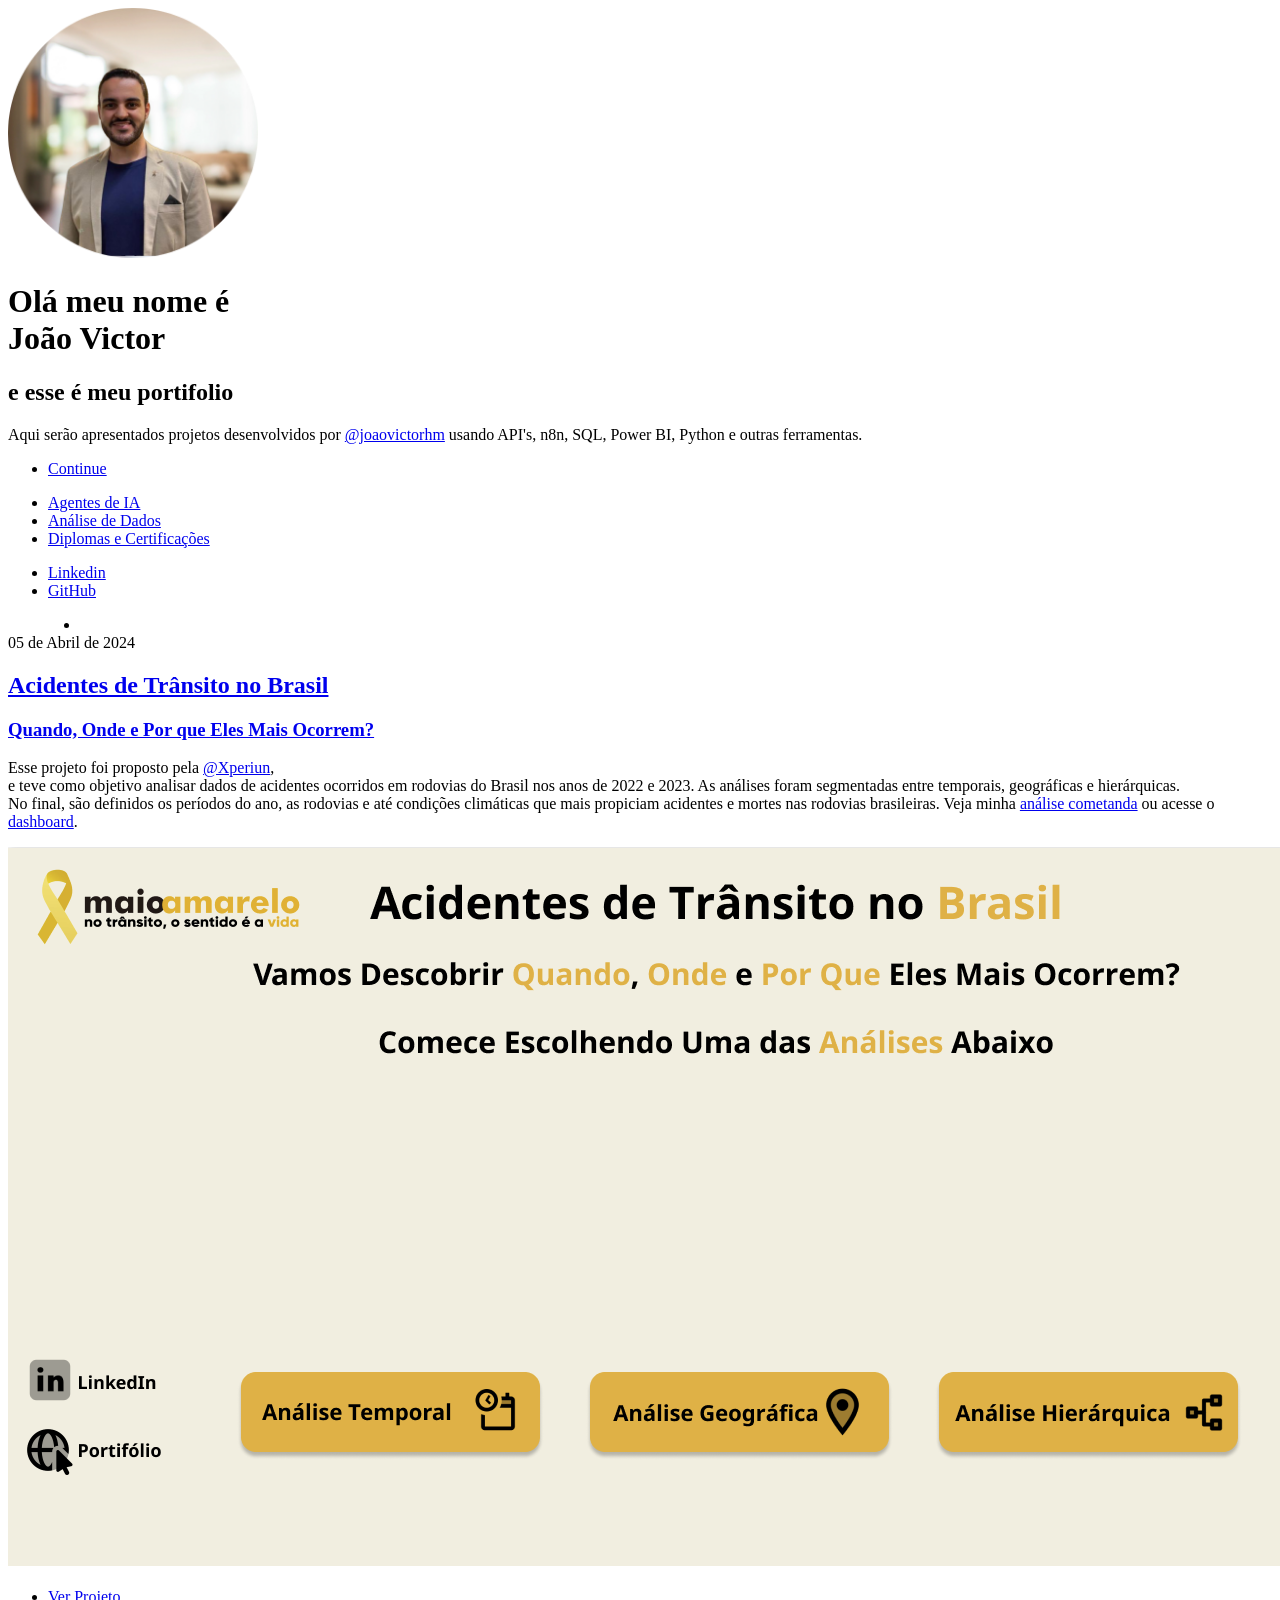
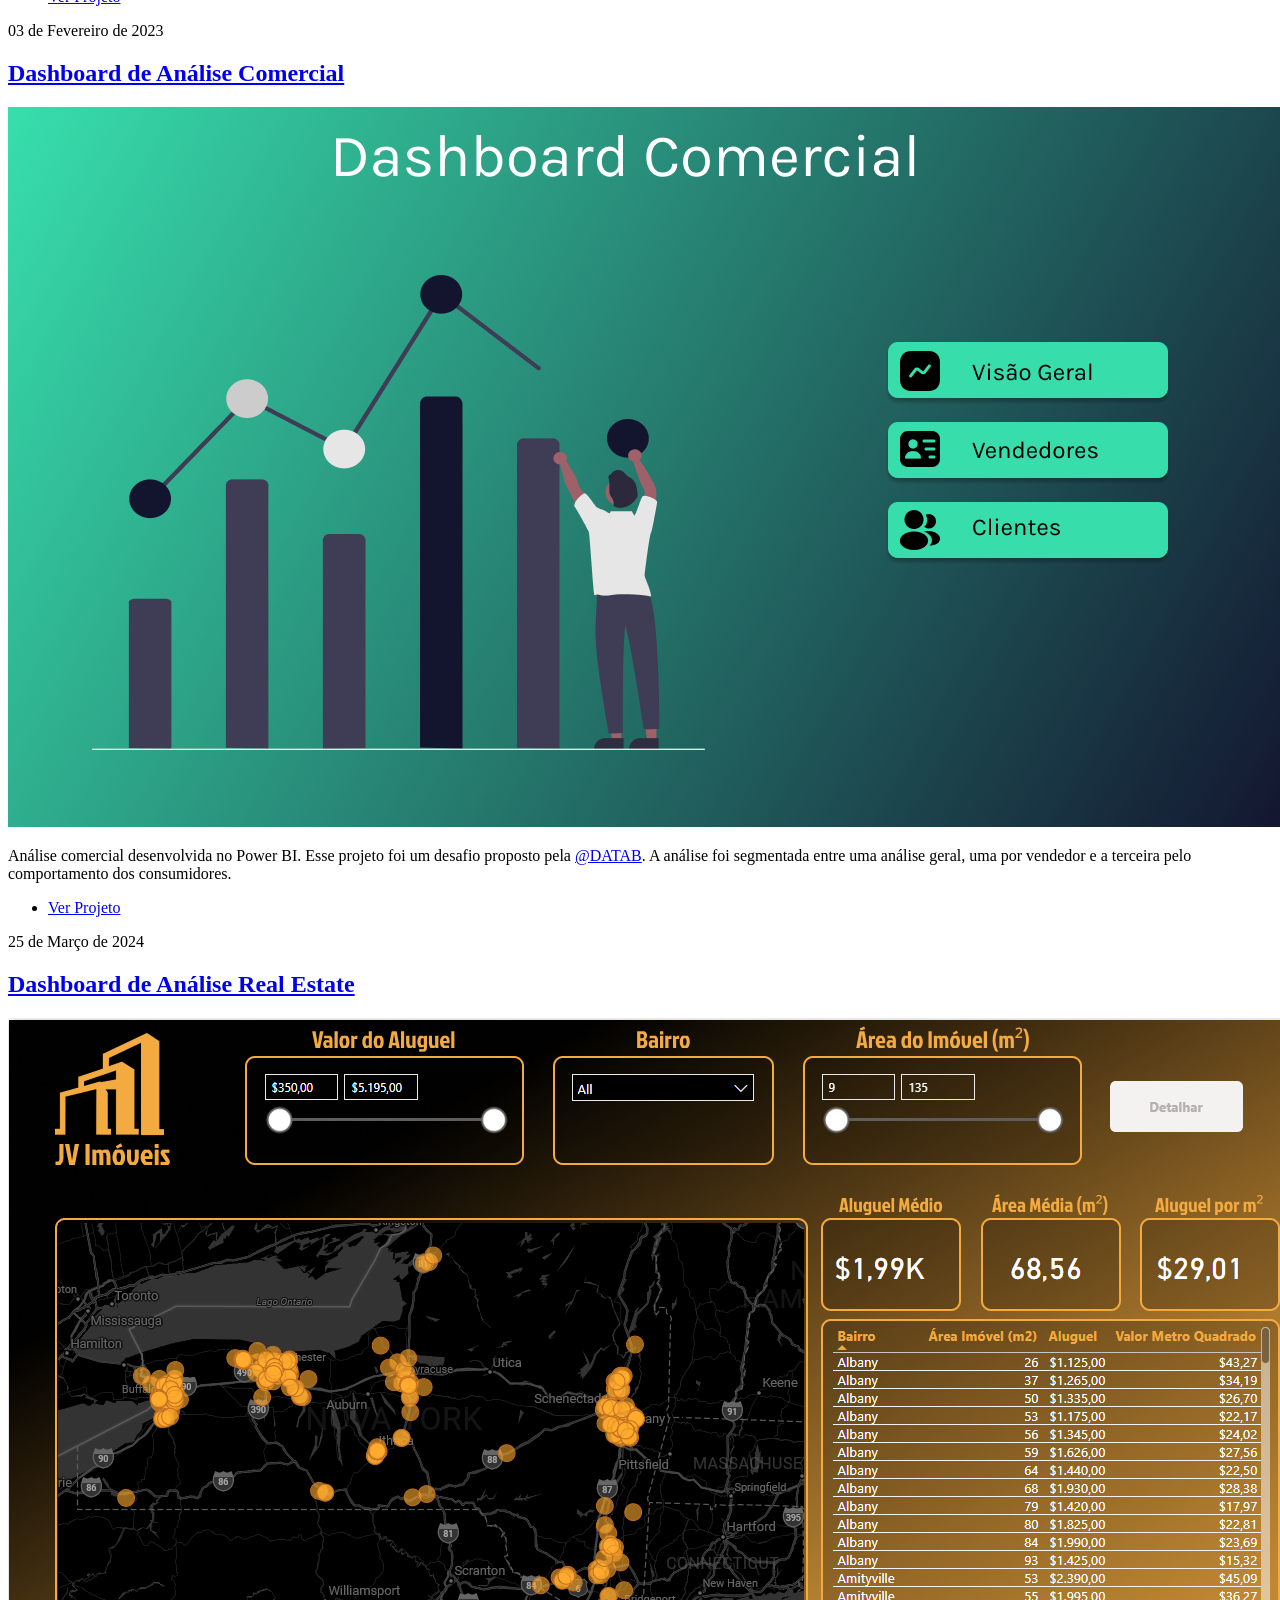
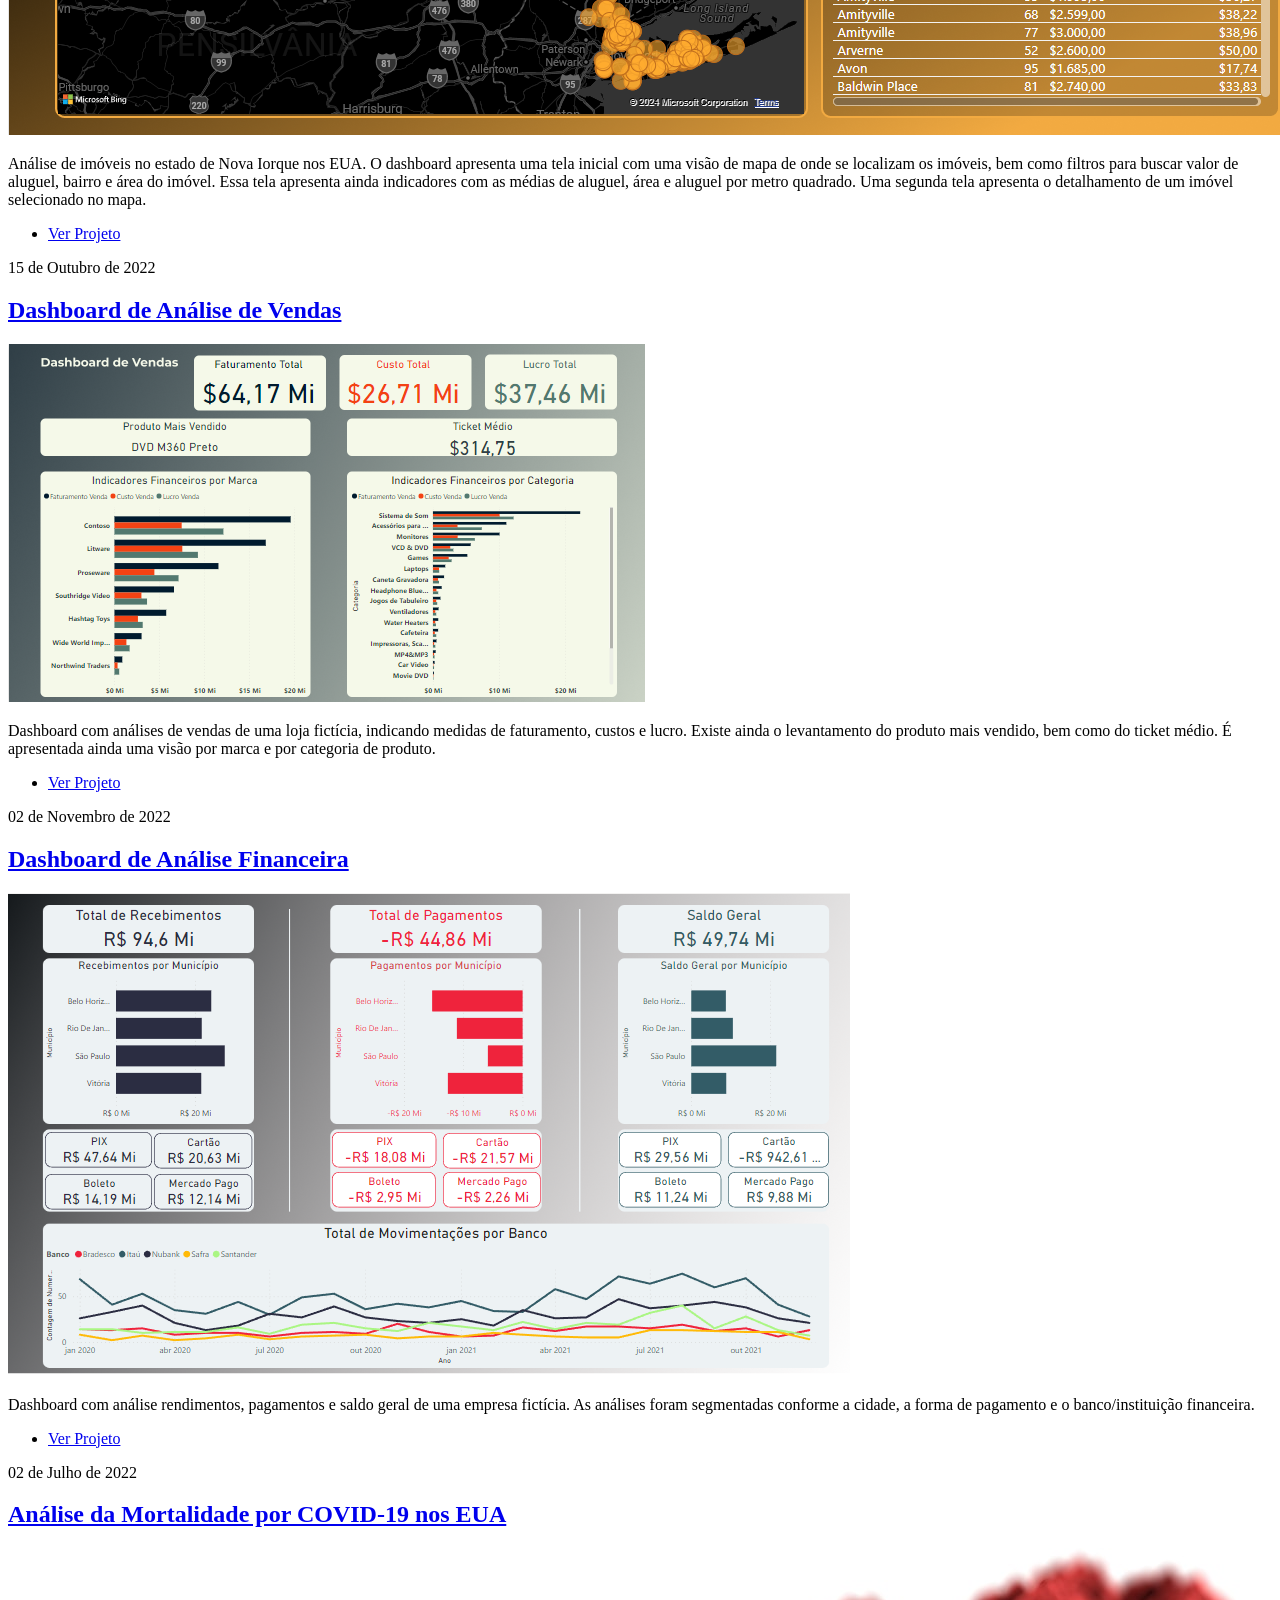
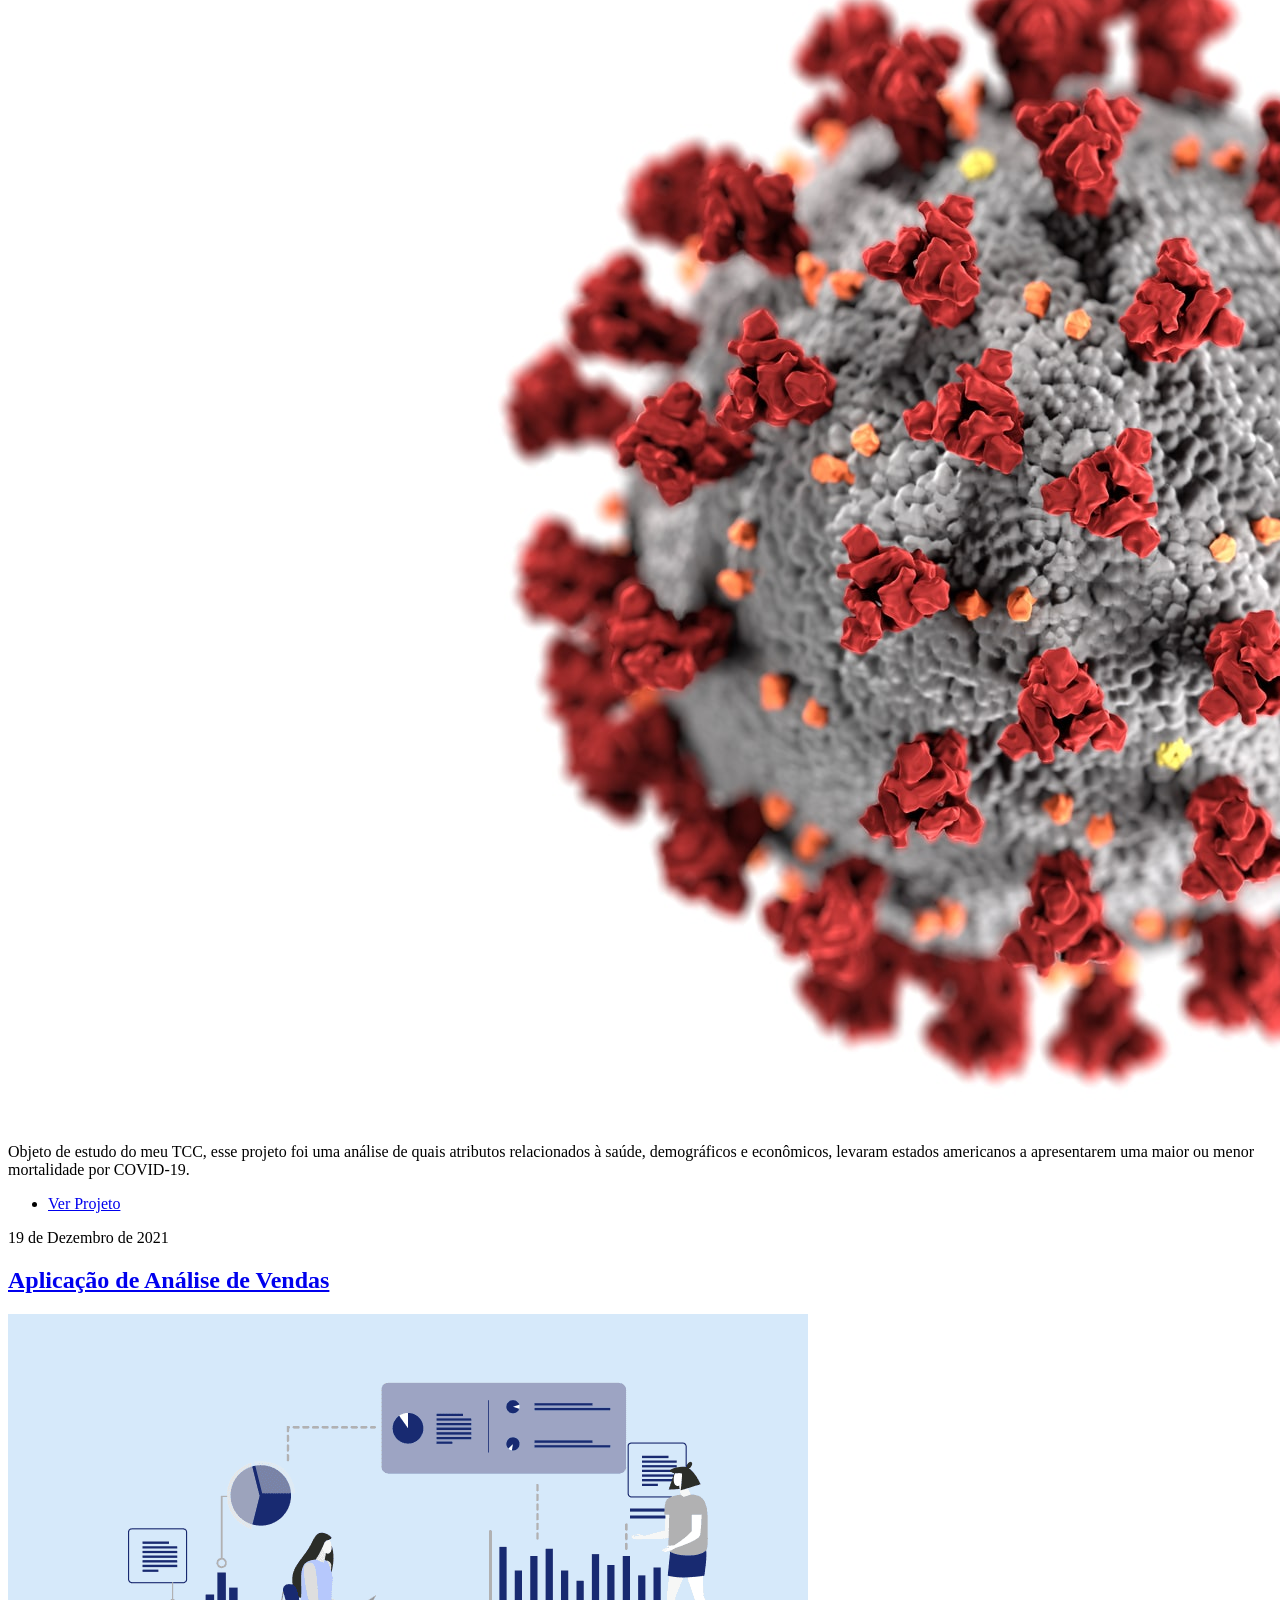
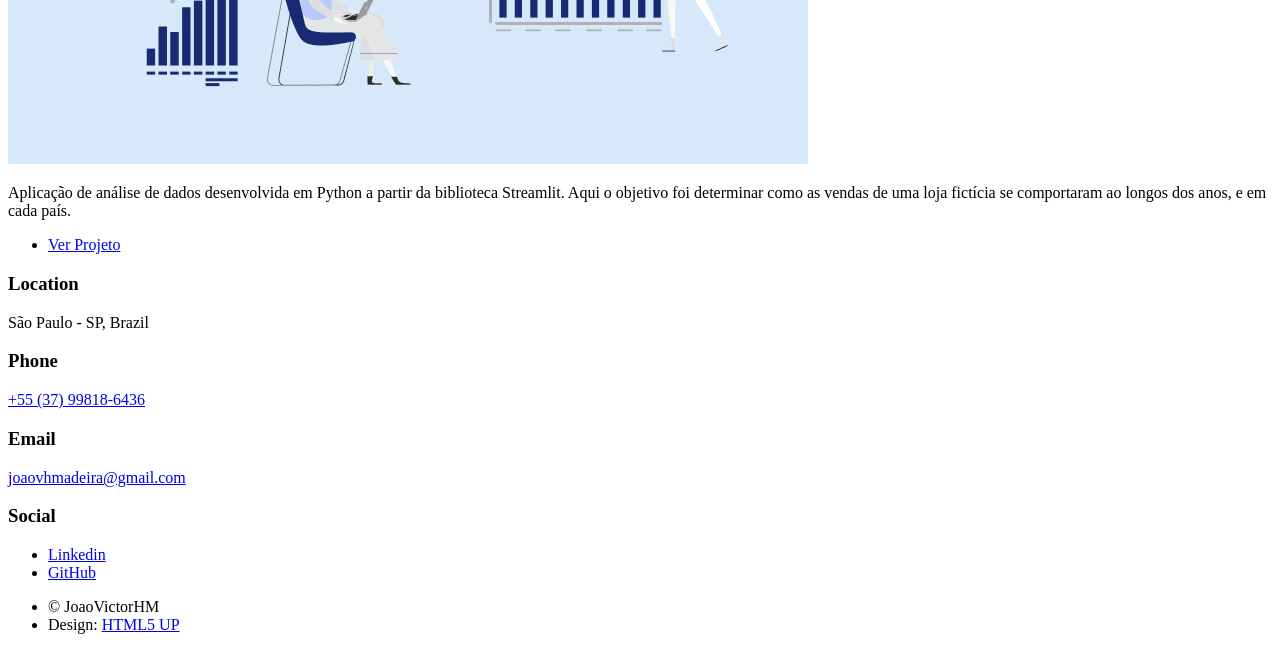
==== index.html @ 6f2d253f "portifolio de projetos do joao victor" ====
<!DOCTYPE HTML>
<!--
	Massively by HTML5 UP
	html5up.net | @ajlkn
	Free for personal and commercial use under the CCA 3.0 license (html5up.net/license)
-->
<html>
	<head>
		<title>Projetos de João Victor</title>
		<meta charset="utf-8" />
		<meta name="viewport" content="width=device-width, initial-scale=1, user-scalable=no" />
		<link rel="stylesheet" href="assets/css/main.css" />
		<noscript><link rel="stylesheet" href="assets/css/noscript.css" /></noscript>
	</head>
	<body class="is-preload">

		<!-- Wrapper -->
			<div id="wrapper" class="fade-in">

				<!-- Intro -->
					<div id="intro">
						<img src="images/profile-pic.png" alt="profile-pic" width="250" height="250">
						<h1>Olá meu nome é<br />
						João Victor</h1>
						<h2>e esse é meu portifolio</h2>
						<p>Aqui serão apresentados projetos desenvolvidos por <a href="https://www.linkedin.com/in/jo%C3%A3o-victor-henrique-madeira-68120015b/" target="_blank">@joaovictorhm</a> usando API's, n8n, SQL, Power BI, Python e outras ferramentas.<br />
						<ul class="actions">
							<li><a href="#nav" class="button icon solid solo fa-arrow-down scrolly">Continue</a></li>
						</ul>
					</div>

				<!-- Nav -->
					<nav id="nav">
						<ul class="links">
							<li><a href="ai_agents.html">Agentes de IA</a></li>
							<li class="active"><a href="index.html">Análise de Dados</a></li>
							<li><a href="degrees.html">Diplomas e Certificações</a></li>
						</ul>
						<ul class="icons">
							<li><a href="https://www.linkedin.com/in/jo%C3%A3o-victor-henrique-madeira-68120015b/" target="_blank" class="icon brands fa-linkedin"><span class="label">Linkedin</span></a></li>
							<li><a href="https://github.com/JoaoVictor-HM" target="_blank" class="icon brands fa-github"><span class="label">GitHub</span></a></li>
						</ul>
						<ul class="actions" style="margin: 0 0 0 2em;">
    <li><a href="index_en.html" class="button small icon solid fa-language" style="color: #ffffff !important; border-color: #ffffff !important;">English</a></li>
</ul>
					</nav>

				<!-- Main -->
					<div id="main">

						<!-- Featured Post -->
							<article class="post featured">
								<header class="major">
									<span class="date">05 de Abril de 2024</span>
									<h2><a href="https://app.powerbi.com/view?r=eyJrIjoiZDYxNjdmNzEtZGE3My00ZWQ0LWEyYjgtNTE2NDBlNzg4MmViIiwidCI6ImU0YzViZWI1LTliZjctNDJlOS05ZDU3LTI1ZWVkZGI1YmIxMyJ9&pageName=ReportSection96ec96b44077979cd730" target="_blank">Acidentes de Trânsito no Brasil<br /></h2>
									<h3>Quando, Onde e Por que Eles Mais Ocorrem?</h3></a>
									<p>Esse projeto foi proposto pela <a href="https://www.linkedin.com/school/xperiun/" target="_blank">@Xperiun</a>,<br />
									e teve como objetivo analisar dados de acidentes ocorridos em rodovias do Brasil nos anos de 2022 e 2023. As análises foram segmentadas entre temporais, geográficas e hierárquicas.<br />
									No final, são definidos os períodos do ano, as rodovias e até condições climáticas que mais propiciam acidentes e mortes nas rodovias brasileiras. Veja minha <a href="https://youtu.be/vBZIad89rQs" target="_blank">análise cometanda</a> ou acesse o <a href="https://app.powerbi.com/view?r=eyJrIjoiZDYxNjdmNzEtZGE3My00ZWQ0LWEyYjgtNTE2NDBlNzg4MmViIiwidCI6ImU0YzViZWI1LTliZjctNDJlOS05ZDU3LTI1ZWVkZGI1YmIxMyJ9&pageName=ReportSection96ec96b44077979cd730" target="_blank">dashboard</a>.</p>
								</header>
								<a href="https://app.powerbi.com/view?r=eyJrIjoiZDYxNjdmNzEtZGE3My00ZWQ0LWEyYjgtNTE2NDBlNzg4MmViIiwidCI6ImU0YzViZWI1LTliZjctNDJlOS05ZDU3LTI1ZWVkZGI1YmIxMyJ9&pageName=ReportSection96ec96b44077979cd730" target="_blank" class="image main"><img src="images/maio amarelo.png" alt="" /></a>
								<ul class="actions special">
									<li><a href="https://app.powerbi.com/view?r=eyJrIjoiZDYxNjdmNzEtZGE3My00ZWQ0LWEyYjgtNTE2NDBlNzg4MmViIiwidCI6ImU0YzViZWI1LTliZjctNDJlOS05ZDU3LTI1ZWVkZGI1YmIxMyJ9&pageName=ReportSection96ec96b44077979cd730" target="_blank" class="button large">Ver Projeto</a></li>
								</ul>
							</article>


						<!-- Posts -->
							<section class="posts">
								
								<article>
									<header>
										<span class="date">03 de Fevereiro de 2023</span>
										<h2><a href="https://app.powerbi.com/view?r=eyJrIjoiYTgzMTQxYjQtMGUxNy00ZDM5LThkOGUtNDU3NjgwNjM1M2RkIiwidCI6ImU0YzViZWI1LTliZjctNDJlOS05ZDU3LTI1ZWVkZGI1YmIxMyJ9&pageName=ReportSection089705c7657c847c4f3e" target="_blank">Dashboard de Análise Comercial<br /></a></h2>
									</header>
									<a href="https://app.powerbi.com/view?r=eyJrIjoiYTgzMTQxYjQtMGUxNy00ZDM5LThkOGUtNDU3NjgwNjM1M2RkIiwidCI6ImU0YzViZWI1LTliZjctNDJlOS05ZDU3LTI1ZWVkZGI1YmIxMyJ9&pageName=ReportSection089705c7657c847c4f3e" target="_blank" class="image fit"><img src="images/comercial_datab.png" alt="" /></a>
									<p>Análise comercial desenvolvida no Power BI. Esse projeto foi um desafio proposto pela <a href="https://www.youtube.com/karinelago" target="_blank">@DATAB</a>. A análise foi segmentada entre uma análise geral, uma por vendedor e a terceira pelo comportamento dos consumidores.</p>
									<ul class="actions special">
										<li><a href="https://app.powerbi.com/view?r=eyJrIjoiYTgzMTQxYjQtMGUxNy00ZDM5LThkOGUtNDU3NjgwNjM1M2RkIiwidCI6ImU0YzViZWI1LTliZjctNDJlOS05ZDU3LTI1ZWVkZGI1YmIxMyJ9&pageName=ReportSection089705c7657c847c4f3e" target="_blank" class="button">Ver Projeto</a></li>
									</ul>
								</article>
								<article>
									<header>
										<span class="date">25 de Março de 2024</span>
										<h2><a href="https://app.powerbi.com/view?r=eyJrIjoiOTgyMzAxN2MtMjgzYS00NzM5LTk3NjEtMTYxOTkxZWExZDBiIiwidCI6ImU0YzViZWI1LTliZjctNDJlOS05ZDU3LTI1ZWVkZGI1YmIxMyJ9" target="_blank">Dashboard de Análise Real Estate<br /></a></h2>
									</header>
									<a href="https://app.powerbi.com/view?r=eyJrIjoiOTgyMzAxN2MtMjgzYS00NzM5LTk3NjEtMTYxOTkxZWExZDBiIiwidCI6ImU0YzViZWI1LTliZjctNDJlOS05ZDU3LTI1ZWVkZGI1YmIxMyJ9" target="_blank" class="image fit"><img src="images/real estate.png" alt="" /></a>
									<p>Análise de imóveis no estado de Nova Iorque nos EUA. O dashboard apresenta uma tela inicial com uma visão de mapa de onde se localizam os imóveis, bem como filtros para buscar valor de aluguel, bairro e área do imóvel. Essa tela apresenta ainda indicadores com as médias de aluguel, área e aluguel por metro quadrado. Uma segunda tela apresenta o detalhamento de um imóvel selecionado no mapa. </p>
									<ul class="actions special">
										<li><a href="https://app.powerbi.com/view?r=eyJrIjoiOTgyMzAxN2MtMjgzYS00NzM5LTk3NjEtMTYxOTkxZWExZDBiIiwidCI6ImU0YzViZWI1LTliZjctNDJlOS05ZDU3LTI1ZWVkZGI1YmIxMyJ9" target="_blank" class="button">Ver Projeto</a></li>
									</ul>
								</article>
								<article>
									<header>
										<span class="date">15 de Outubro de 2022</span>
										<h2><a href="https://app.powerbi.com/view?r=eyJrIjoiOTc4MjcyOGYtNzFjMS00MjYxLTk5OWMtY2IzZjg0MTk1NTk3IiwidCI6IjQ2MDM1MzU4LTVlNzMtNDhhZi1iNTk2LWI3NGZlNTMzYjA2OSJ9&pageName=ReportSection" target="_blank">Dashboard de Análise de Vendas<br /></a></h2>
									</header>
									<a href="https://app.powerbi.com/view?r=eyJrIjoiOTc4MjcyOGYtNzFjMS00MjYxLTk5OWMtY2IzZjg0MTk1NTk3IiwidCI6IjQ2MDM1MzU4LTVlNzMtNDhhZi1iNTk2LWI3NGZlNTMzYjA2OSJ9&pageName=ReportSection" target="_blank" class="image fit"><img src="images/sales_powerbi.png" alt="" /></a>
									<p>Dashboard com análises de vendas de uma loja fictícia, indicando medidas de faturamento, custos e lucro. Existe ainda o levantamento do produto mais vendido, bem como do ticket médio. É apresentada ainda uma visão por marca e por categoria de produto.</p>
									<ul class="actions special">
										<li><a href="https://app.powerbi.com/view?r=eyJrIjoiOTc4MjcyOGYtNzFjMS00MjYxLTk5OWMtY2IzZjg0MTk1NTk3IiwidCI6IjQ2MDM1MzU4LTVlNzMtNDhhZi1iNTk2LWI3NGZlNTMzYjA2OSJ9&pageName=ReportSection" target="_blank" class="button">Ver Projeto</a></li>
									</ul>
								</article>
								<article>
									<header>
										<span class="date">02 de Novembro de 2022</span>
										<h2><a href="https://app.powerbi.com/view?r=eyJrIjoiMTVjY2M4ZTgtZWI3Mi00OGE4LThjNTgtZjdiMjM2ZmEyZGQxIiwidCI6IjQ2MDM1MzU4LTVlNzMtNDhhZi1iNTk2LWI3NGZlNTMzYjA2OSJ9&pageName=ReportSection" target="_blank">Dashboard de Análise Financeira<br /></a></h2>
									</header>
									<a href="https://app.powerbi.com/view?r=eyJrIjoiMTVjY2M4ZTgtZWI3Mi00OGE4LThjNTgtZjdiMjM2ZmEyZGQxIiwidCI6IjQ2MDM1MzU4LTVlNzMtNDhhZi1iNTk2LWI3NGZlNTMzYjA2OSJ9&pageName=ReportSection" target="_blank" class="image fit"><img src="images/financial_powerbi.png" alt="" /></a>
									<p>Dashboard com análise rendimentos, pagamentos e saldo geral de uma empresa fictícia. As análises foram segmentadas conforme a cidade, a forma de pagamento e o banco/instituição financeira.</p>
									<ul class="actions special">
										<li><a href="https://app.powerbi.com/view?r=eyJrIjoiMTVjY2M4ZTgtZWI3Mi00OGE4LThjNTgtZjdiMjM2ZmEyZGQxIiwidCI6IjQ2MDM1MzU4LTVlNzMtNDhhZi1iNTk2LWI3NGZlNTMzYjA2OSJ9&pageName=ReportSection" target="_blank" class="button">Ver Projeto</a></li>
									</ul>
								</article>
								<article>
									<header>
										<span class="date">02 de Julho de 2022</span>
										<h2><a href="https://github.com/JoaoVictor-HM/TFG-Covid-Feature_Analysis" target="_blank">Análise da Mortalidade por COVID-19 nos EUA<br /></a></h2>
									</header>
									<a href="https://github.com/JoaoVictor-HM/TFG-Covid-Feature_Analysis" target="_blank" class="image fit"><img src="images/civid19.jpeg" alt="" /></a>
									<p> Objeto de estudo do meu TCC, esse projeto foi uma análise de quais atributos relacionados à saúde, demográficos e econômicos, levaram estados americanos a apresentarem uma maior ou menor mortalidade por COVID-19.</p>
									<ul class="actions special">
										<li><a href="https://drive.google.com/file/d/1KcXpvb_q8WH7S8gBg2oksJXxH5T1LDyj/view" target="_blank" class="button">Ver Projeto</a></li>
									</ul>
								</article>
								<article>
									<header>
										<span class="date">19 de Dezembro de 2021</span>
										<h2><a href="https://github.com/JoaoVictor-HM/Sales-Exploratory-Data-Analisys" target="_blank">Aplicação de Análise de Vendas<br /></a></h2>
									</header>
									<a href="https://github.com/JoaoVictor-HM/Sales-Exploratory-Data-Analisys" target="_blank" class="image fit"><img src="images/sales_analysis_python.png" alt="" height="70%"/></a>
									<p>Aplicação de análise de dados desenvolvida em Python a partir da biblioteca Streamlit. Aqui o objetivo foi determinar como as vendas de uma loja fictícia se comportaram ao longos dos anos, e em cada país.</p>
									<ul class="actions special">
										<li><a href="https://github.com/JoaoVictor-HM/Sales-Exploratory-Data-Analisys" target="_blank" class="button">Ver Projeto</a></li>
									</ul>
								</article>
								
								<!-- <article>
									<header>
										<span class="date">April 11, 2017</span>
										<h2><a href="#">Odio magna<br />
										sed consectetur</a></h2>
									</header>
									<a href="#" class="image fit"><img src="images/pic06.jpg" alt="" /></a>
									<p>Donec eget ex magna. Interdum et malesuada fames ac ante ipsum primis in faucibus. Pellentesque venenatis dolor imperdiet dolor mattis sagittis magna etiam.</p>
									<ul class="actions special">
										<li><a href="#" class="button">Full Story</a></li>
									</ul>
								</article>
								<article>
									<header>
										<span class="date">April 7, 2017</span>
										<h2><a href="#">Augue lorem<br />
										primis vestibulum</a></h2>
									</header>
									<a href="#" class="image fit"><img src="images/pic07.jpg" alt="" /></a>
									<p>Donec eget ex magna. Interdum et malesuada fames ac ante ipsum primis in faucibus. Pellentesque venenatis dolor imperdiet dolor mattis sagittis magna etiam.</p>
									<ul class="actions special">
										<li><a href="#" class="button">Full Story</a></li>
									</ul>
								</article>
							</section> -->

						<!-- Footer -->
							<!-- <footer> -->
								<!-- <div class="pagination"> -->
									<!--<a href="#" class="previous">Prev</a>-->
									<!-- <a href="#" class="page active">1</a> -->
									<!-- <a href="#" class="page">2</a> -->
									<!-- <a href="#" class="page">3</a>
									<span class="extra">&hellip;</span> -->
									<!-- <a href="#" class="page">8</a>
									<a href="#" class="page">9</a>
									<a href="#" class="page">10</a>
									<a href="#" class="next">Next</a> -->
								<!-- </div>
							</footer> -->

					</div>

				<!-- Footer -->
					<footer id="footer">
						<section class="split contact">
							<section class="alt">
								<h3>Location</h3>
								<p>São Paulo - SP,  Brazil
								</p>
							</section>
							<section>
								<h3>Phone</h3>
								<p><a href="tel:+5537998186436">+55 (37) 99818-6436</a></p>
							</section>
							<section>
								<h3>Email</h3>
								<p><a href="https://mail.google.com/mail/?view=cm&fs=1&to=joaovhmadeira@gmail.com" target="_blank">joaovhmadeira@gmail.com</a></p>
							</section>
							<section>
								<h3>Social</h3>
								<ul class="icons alt">
									<li><a href="https://www.linkedin.com/in/jo%C3%A3o-victor-henrique-madeira-68120015b/" target="_blank" class="icon brands alt fa-linkedin"><span class="label">Linkedin</span></a></li>
									<li><a href="https://github.com/JoaoVictor-HM" target="_blank" class="icon brands alt fa-github"><span class="label">GitHub</span></a></li>
								</ul>
							</section>
						</section>
					</footer>

				<!-- Copyright -->
					<div id="copyright">
						<ul><li>&copy; JoaoVictorHM</li><li>Design: <a href="https://html5up.net">HTML5 UP</a></li></ul>
					</div>

			</div>

		<!-- Scripts -->
			<script src="assets/js/jquery.min.js"></script>
			<script src="assets/js/jquery.scrollex.min.js"></script>
			<script src="assets/js/jquery.scrolly.min.js"></script>
			<script src="assets/js/browser.min.js"></script>
			<script src="assets/js/breakpoints.min.js"></script>
			<script src="assets/js/util.js"></script>
			<script src="assets/js/main.js"></script>

	</body>
</html>
---- assets/css/main.css ----
@import url(fontawesome-all.min.css);
@import url("https://fonts.googleapis.com/css?family=Merriweather:300,700,300italic,700italic|Source+Sans+Pro:900");

/*
	Massively by HTML5 UP
	html5up.net | @ajlkn
	Free for personal and commercial use under the CCA 3.0 license (html5up.net/license)
*/

html, body, div, span, applet, object,
iframe, h1, h2, h3, h4, h5, h6, p, blockquote,
pre, a, abbr, acronym, address, big, cite,
code, del, dfn, em, img, ins, kbd, q, s, samp,
small, strike, strong, sub, sup, tt, var, b,
u, i, center, dl, dt, dd, ol, ul, li, fieldset,
form, label, legend, table, caption, tbody,
tfoot, thead, tr, th, td, article, aside,
canvas, details, embed, figure, figcaption,
footer, header, hgroup, menu, nav, output, ruby,
section, summary, time, mark, audio, video {
	margin: 0;
	padding: 0;
	border: 0;
	font-size: 100%;
	font: inherit;
	vertical-align: baseline;}

article, aside, details, figcaption, figure,
footer, header, hgroup, menu, nav, section {
	display: block;}

body {
	line-height: 1;
}

ol, ul {
	list-style: none;
}

blockquote, q {
	quotes: none;
}

	blockquote:before, blockquote:after, q:before, q:after {
		content: '';
		content: none;
	}

table {
	border-collapse: collapse;
	border-spacing: 0;
}

body {
	-webkit-text-size-adjust: none;
}

mark {
	background-color: transparent;
	color: inherit;
}

input::-moz-focus-inner {
	border: 0;
	padding: 0;
}

input, select, textarea {
	-moz-appearance: none;
	-webkit-appearance: none;
	-ms-appearance: none;
	appearance: none;
}

/* Basic */

	@-ms-viewport {
		width: device-width;
	}

	body {
		-ms-overflow-style: scrollbar;
	}

	@media screen and (max-width: 480px) {

		html, body {
			min-width: 320px;
		}

	}

	html {
		box-sizing: border-box;
	}

	*, *:before, *:after {
		box-sizing: inherit;
	}

	body {
		background-color: #1e252d;
	}

		body.is-preload *, body.is-preload *:before, body.is-preload *:after {
			-moz-animation: none !important;
			-webkit-animation: none !important;
			-ms-animation: none !important;
			animation: none !important;
			-moz-transition: none !important;
			-webkit-transition: none !important;
			-ms-transition: none !important;
			transition: none !important;
		}

/* Type */

	html {
		font-size: 16pt;
	}

		@media screen and (max-width: 1680px) {

			html {
				font-size: 12pt;
			}

		}

		@media screen and (max-width: 1280px) {

			html {
				font-size: 11pt;
			}

		}

		@media screen and (max-width: 360px) {

			html {
				font-size: 10pt;
			}

		}

	body {
		color: #212931;
	}

	body, input, select, textarea {
		font-family: "Merriweather", Georgia, serif;
		font-weight: 300;
		font-size: 1rem;
		line-height: 2.375;
	}

	a {
		-moz-transition: color 0.2s ease-in-out, background-color 0.2s ease-in-out, border-color 0.2s ease-in-out, box-shadow 0.2s ease-in-out;
		-webkit-transition: color 0.2s ease-in-out, background-color 0.2s ease-in-out, border-color 0.2s ease-in-out, box-shadow 0.2s ease-in-out;
		-ms-transition: color 0.2s ease-in-out, background-color 0.2s ease-in-out, border-color 0.2s ease-in-out, box-shadow 0.2s ease-in-out;
		transition: color 0.2s ease-in-out, background-color 0.2s ease-in-out, border-color 0.2s ease-in-out, box-shadow 0.2s ease-in-out;
		border-bottom: dotted 1px;
		text-decoration: none;
	}

		a:hover {
			border-bottom-color: transparent;
		}

	strong, b {
		font-weight: 600;
	}

	em, i {
		font-style: italic;
	}

	p {
		text-align: justify;
		margin: 0 0 2rem 0;
	}

	h1, h2, h3, h4, h5, h6 {
		font-family: "Source Sans Pro", Helvetica, sans-serif;
		font-weight: 900;
		line-height: 1.5;
		letter-spacing: 0.075em;
		text-transform: uppercase;
		margin: 0 0 1rem 0;
	}

		h1 a, h2 a, h3 a, h4 a, h5 a, h6 a {
			border-bottom: 0;
			color: inherit;
			text-decoration: none;
		}

	h1 {
		font-size: 4rem;
		line-height: 1.1;
		margin: 0 0 2rem 0;
	}

	h2 {
		font-size: 1.75rem;
		line-height: 1.3;
		margin: 0 0 1.5rem 0;
	}

	h3 {
		font-size: 1.25rem;
		margin: 0 0 1.5rem 0;
	}

	h4 {
		font-size: 1rem;
	}

	h5 {
		font-size: 0.9rem;
	}

	h6 {
		font-size: 0.8rem;
	}

	sub {
		font-size: 0.8rem;
		position: relative;
		top: 0.5rem;
	}

	sup {
		font-size: 0.8rem;
		position: relative;
		top: -0.5rem;
	}

	blockquote {
		border-left: solid 4px;
		font-style: italic;
		margin: 0 0 2rem 0;
		padding: 0.5rem 0 0.5rem 2rem;
	}

	code {
		border: solid 2px;
		font-family: "Courier New", monospace;
		font-size: 0.9rem;
		margin: 0 0.25rem;
		padding: 0.25rem 0.65rem;
	}

	pre {
		-webkit-overflow-scrolling: touch;
		font-family: "Courier New", monospace;
		font-size: 0.9rem;
		margin: 0 0 2rem 0;
	}

		pre code {
			display: block;
			line-height: 1.75;
			padding: 1rem 1.5rem;
			overflow-x: auto;
		}

	hr {
		border: 0;
		border-bottom: solid 2px;
		margin: 3rem 0;
	}

		hr.major {
			margin: 5rem 0;
		}

	.align-left {
		text-align: left;
	}

	.align-center {
		text-align: center;
	}

	.align-right {
		text-align: right;
	}

	input, select, textarea {
		color: #212931;
	}

	a {
		color: #212931;
		border-bottom-color: rgba(33, 41, 49, 0.5);
	}

		a:hover {
			border-bottom-color: transparent;
			color: #18bfef !important;
		}

	strong, b {
		color: #212931;
	}

	h1, h2, h3, h4, h5, h6 {
		color: #212931;
	}

	blockquote {
		border-left-color: #eeeeee;
	}

	code {
		background: rgba(220, 220, 220, 0.25);
		border-color: #eeeeee;
	}

	hr {
		border-bottom-color: #eeeeee;
	}

/* Row */

	.row {
		display: flex;
		flex-wrap: wrap;
		box-sizing: border-box;
		align-items: stretch;
	}

		.row > * {
			box-sizing: border-box;
		}

		.row.gtr-uniform > * > :last-child {
			margin-bottom: 0;
		}

		.row.aln-left {
			justify-content: flex-start;
		}

		.row.aln-center {
			justify-content: center;
		}

		.row.aln-right {
			justify-content: flex-end;
		}

		.row.aln-top {
			align-items: flex-start;
		}

		.row.aln-middle {
			align-items: center;
		}

		.row.aln-bottom {
			align-items: flex-end;
		}

		.row > .imp {
			order: -1;
		}

		.row > .col-1 {
			width: 8.33333%;
		}

		.row > .off-1 {
			margin-left: 8.33333%;
		}

		.row > .col-2 {
			width: 16.66667%;
		}

		.row > .off-2 {
			margin-left: 16.66667%;
		}

		.row > .col-3 {
			width: 25%;
		}

		.row > .off-3 {
			margin-left: 25%;
		}

		.row > .col-4 {
			width: 33.33333%;
		}

		.row > .off-4 {
			margin-left: 33.33333%;
		}

		.row > .col-5 {
			width: 41.66667%;
		}

		.row > .off-5 {
			margin-left: 41.66667%;
		}

		.row > .col-6 {
			width: 50%;
		}

		.row > .off-6 {
			margin-left: 50%;
		}

		.row > .col-7 {
			width: 58.33333%;
		}

		.row > .off-7 {
			margin-left: 58.33333%;
		}

		.row > .col-8 {
			width: 66.66667%;
		}

		.row > .off-8 {
			margin-left: 66.66667%;
		}

		.row > .col-9 {
			width: 75%;
		}

		.row > .off-9 {
			margin-left: 75%;
		}

		.row > .col-10 {
			width: 83.33333%;
		}

		.row > .off-10 {
			margin-left: 83.33333%;
		}

		.row > .col-11 {
			width: 91.66667%;
		}

		.row > .off-11 {
			margin-left: 91.66667%;
		}

		.row > .col-12 {
			width: 100%;
		}

		.row > .off-12 {
			margin-left: 100%;
		}

		.row.gtr-0 {
			margin-top: 0;
			margin-left: 0rem;
		}

			.row.gtr-0 > * {
				padding: 0 0 0 0rem;
			}

			.row.gtr-0.gtr-uniform {
				margin-top: 0rem;
			}

				.row.gtr-0.gtr-uniform > * {
					padding-top: 0rem;
				}

		.row.gtr-25 {
			margin-top: 0;
			margin-left: -0.375rem;
		}

			.row.gtr-25 > * {
				padding: 0 0 0 0.375rem;
			}

			.row.gtr-25.gtr-uniform {
				margin-top: -0.375rem;
			}

				.row.gtr-25.gtr-uniform > * {
					padding-top: 0.375rem;
				}

		.row.gtr-50 {
			margin-top: 0;
			margin-left: -0.75rem;
		}

			.row.gtr-50 > * {
				padding: 0 0 0 0.75rem;
			}

			.row.gtr-50.gtr-uniform {
				margin-top: -0.75rem;
			}

				.row.gtr-50.gtr-uniform > * {
					padding-top: 0.75rem;
				}

		.row {
			margin-top: 0;
			margin-left: -1.5rem;
		}

			.row > * {
				padding: 0 0 0 1.5rem;
			}

			.row.gtr-uniform {
				margin-top: -1.5rem;
			}

				.row.gtr-uniform > * {
					padding-top: 1.5rem;
				}

		.row.gtr-150 {
			margin-top: 0;
			margin-left: -2.25rem;
		}

			.row.gtr-150 > * {
				padding: 0 0 0 2.25rem;
			}

			.row.gtr-150.gtr-uniform {
				margin-top: -2.25rem;
			}

				.row.gtr-150.gtr-uniform > * {
					padding-top: 2.25rem;
				}

		.row.gtr-200 {
			margin-top: 0;
			margin-left: -3rem;
		}

			.row.gtr-200 > * {
				padding: 0 0 0 3rem;
			}

			.row.gtr-200.gtr-uniform {
				margin-top: -3rem;
			}

				.row.gtr-200.gtr-uniform > * {
					padding-top: 3rem;
				}

		@media screen and (max-width: 1680px) {

			.row {
				display: flex;
				flex-wrap: wrap;
				box-sizing: border-box;
				align-items: stretch;
			}

				.row > * {
					box-sizing: border-box;
				}

				.row.gtr-uniform > * > :last-child {
					margin-bottom: 0;
				}

				.row.aln-left {
					justify-content: flex-start;
				}

				.row.aln-center {
					justify-content: center;
				}

				.row.aln-right {
					justify-content: flex-end;
				}

				.row.aln-top {
					align-items: flex-start;
				}

				.row.aln-middle {
					align-items: center;
				}

				.row.aln-bottom {
					align-items: flex-end;
				}

				.row > .imp-xlarge {
					order: -1;
				}

				.row > .col-1-xlarge {
					width: 8.33333%;
				}

				.row > .off-1-xlarge {
					margin-left: 8.33333%;
				}

				.row > .col-2-xlarge {
					width: 16.66667%;
				}

				.row > .off-2-xlarge {
					margin-left: 16.66667%;
				}

				.row > .col-3-xlarge {
					width: 25%;
				}

				.row > .off-3-xlarge {
					margin-left: 25%;
				}

				.row > .col-4-xlarge {
					width: 33.33333%;
				}

				.row > .off-4-xlarge {
					margin-left: 33.33333%;
				}

				.row > .col-5-xlarge {
					width: 41.66667%;
				}

				.row > .off-5-xlarge {
					margin-left: 41.66667%;
				}

				.row > .col-6-xlarge {
					width: 50%;
				}

				.row > .off-6-xlarge {
					margin-left: 50%;
				}

				.row > .col-7-xlarge {
					width: 58.33333%;
				}

				.row > .off-7-xlarge {
					margin-left: 58.33333%;
				}

				.row > .col-8-xlarge {
					width: 66.66667%;
				}

				.row > .off-8-xlarge {
					margin-left: 66.66667%;
				}

				.row > .col-9-xlarge {
					width: 75%;
				}

				.row > .off-9-xlarge {
					margin-left: 75%;
				}

				.row > .col-10-xlarge {
					width: 83.33333%;
				}

				.row > .off-10-xlarge {
					margin-left: 83.33333%;
				}

				.row > .col-11-xlarge {
					width: 91.66667%;
				}

				.row > .off-11-xlarge {
					margin-left: 91.66667%;
				}

				.row > .col-12-xlarge {
					width: 100%;
				}

				.row > .off-12-xlarge {
					margin-left: 100%;
				}

				.row.gtr-0 {
					margin-top: 0;
					margin-left: 0rem;
				}

					.row.gtr-0 > * {
						padding: 0 0 0 0rem;
					}

					.row.gtr-0.gtr-uniform {
						margin-top: 0rem;
					}

						.row.gtr-0.gtr-uniform > * {
							padding-top: 0rem;
						}

				.row.gtr-25 {
					margin-top: 0;
					margin-left: -0.375rem;
				}

					.row.gtr-25 > * {
						padding: 0 0 0 0.375rem;
					}

					.row.gtr-25.gtr-uniform {
						margin-top: -0.375rem;
					}

						.row.gtr-25.gtr-uniform > * {
							padding-top: 0.375rem;
						}

				.row.gtr-50 {
					margin-top: 0;
					margin-left: -0.75rem;
				}

					.row.gtr-50 > * {
						padding: 0 0 0 0.75rem;
					}

					.row.gtr-50.gtr-uniform {
						margin-top: -0.75rem;
					}

						.row.gtr-50.gtr-uniform > * {
							padding-top: 0.75rem;
						}

				.row {
					margin-top: 0;
					margin-left: -1.5rem;
				}

					.row > * {
						padding: 0 0 0 1.5rem;
					}

					.row.gtr-uniform {
						margin-top: -1.5rem;
					}

						.row.gtr-uniform > * {
							padding-top: 1.5rem;
						}

				.row.gtr-150 {
					margin-top: 0;
					margin-left: -2.25rem;
				}

					.row.gtr-150 > * {
						padding: 0 0 0 2.25rem;
					}

					.row.gtr-150.gtr-uniform {
						margin-top: -2.25rem;
					}

						.row.gtr-150.gtr-uniform > * {
							padding-top: 2.25rem;
						}

				.row.gtr-200 {
					margin-top: 0;
					margin-left: -3rem;
				}

					.row.gtr-200 > * {
						padding: 0 0 0 3rem;
					}

					.row.gtr-200.gtr-uniform {
						margin-top: -3rem;
					}

						.row.gtr-200.gtr-uniform > * {
							padding-top: 3rem;
						}

		}

		@media screen and (max-width: 1280px) {

			.row {
				display: flex;
				flex-wrap: wrap;
				box-sizing: border-box;
				align-items: stretch;
			}

				.row > * {
					box-sizing: border-box;
				}

				.row.gtr-uniform > * > :last-child {
					margin-bottom: 0;
				}

				.row.aln-left {
					justify-content: flex-start;
				}

				.row.aln-center {
					justify-content: center;
				}

				.row.aln-right {
					justify-content: flex-end;
				}

				.row.aln-top {
					align-items: flex-start;
				}

				.row.aln-middle {
					align-items: center;
				}

				.row.aln-bottom {
					align-items: flex-end;
				}

				.row > .imp-large {
					order: -1;
				}

				.row > .col-1-large {
					width: 8.33333%;
				}

				.row > .off-1-large {
					margin-left: 8.33333%;
				}

				.row > .col-2-large {
					width: 16.66667%;
				}

				.row > .off-2-large {
					margin-left: 16.66667%;
				}

				.row > .col-3-large {
					width: 25%;
				}

				.row > .off-3-large {
					margin-left: 25%;
				}

				.row > .col-4-large {
					width: 33.33333%;
				}

				.row > .off-4-large {
					margin-left: 33.33333%;
				}

				.row > .col-5-large {
					width: 41.66667%;
				}

				.row > .off-5-large {
					margin-left: 41.66667%;
				}

				.row > .col-6-large {
					width: 50%;
				}

				.row > .off-6-large {
					margin-left: 50%;
				}

				.row > .col-7-large {
					width: 58.33333%;
				}

				.row > .off-7-large {
					margin-left: 58.33333%;
				}

				.row > .col-8-large {
					width: 66.66667%;
				}

				.row > .off-8-large {
					margin-left: 66.66667%;
				}

				.row > .col-9-large {
					width: 75%;
				}

				.row > .off-9-large {
					margin-left: 75%;
				}

				.row > .col-10-large {
					width: 83.33333%;
				}

				.row > .off-10-large {
					margin-left: 83.33333%;
				}

				.row > .col-11-large {
					width: 91.66667%;
				}

				.row > .off-11-large {
					margin-left: 91.66667%;
				}

				.row > .col-12-large {
					width: 100%;
				}

				.row > .off-12-large {
					margin-left: 100%;
				}

				.row.gtr-0 {
					margin-top: 0;
					margin-left: 0rem;
				}

					.row.gtr-0 > * {
						padding: 0 0 0 0rem;
					}

					.row.gtr-0.gtr-uniform {
						margin-top: 0rem;
					}

						.row.gtr-0.gtr-uniform > * {
							padding-top: 0rem;
						}

				.row.gtr-25 {
					margin-top: 0;
					margin-left: -0.375rem;
				}

					.row.gtr-25 > * {
						padding: 0 0 0 0.375rem;
					}

					.row.gtr-25.gtr-uniform {
						margin-top: -0.375rem;
					}

						.row.gtr-25.gtr-uniform > * {
							padding-top: 0.375rem;
						}

				.row.gtr-50 {
					margin-top: 0;
					margin-left: -0.75rem;
				}

					.row.gtr-50 > * {
						padding: 0 0 0 0.75rem;
					}

					.row.gtr-50.gtr-uniform {
						margin-top: -0.75rem;
					}

						.row.gtr-50.gtr-uniform > * {
							padding-top: 0.75rem;
						}

				.row {
					margin-top: 0;
					margin-left: -1.5rem;
				}

					.row > * {
						padding: 0 0 0 1.5rem;
					}

					.row.gtr-uniform {
						margin-top: -1.5rem;
					}

						.row.gtr-uniform > * {
							padding-top: 1.5rem;
						}

				.row.gtr-150 {
					margin-top: 0;
					margin-left: -2.25rem;
				}

					.row.gtr-150 > * {
						padding: 0 0 0 2.25rem;
					}

					.row.gtr-150.gtr-uniform {
						margin-top: -2.25rem;
					}

						.row.gtr-150.gtr-uniform > * {
							padding-top: 2.25rem;
						}

				.row.gtr-200 {
					margin-top: 0;
					margin-left: -3rem;
				}

					.row.gtr-200 > * {
						padding: 0 0 0 3rem;
					}

					.row.gtr-200.gtr-uniform {
						margin-top: -3rem;
					}

						.row.gtr-200.gtr-uniform > * {
							padding-top: 3rem;
						}

		}

		@media screen and (max-width: 980px) {

			.row {
				display: flex;
				flex-wrap: wrap;
				box-sizing: border-box;
				align-items: stretch;
			}

				.row > * {
					box-sizing: border-box;
				}

				.row.gtr-uniform > * > :last-child {
					margin-bottom: 0;
				}

				.row.aln-left {
					justify-content: flex-start;
				}

				.row.aln-center {
					justify-content: center;
				}

				.row.aln-right {
					justify-content: flex-end;
				}

				.row.aln-top {
					align-items: flex-start;
				}

				.row.aln-middle {
					align-items: center;
				}

				.row.aln-bottom {
					align-items: flex-end;
				}

				.row > .imp-medium {
					order: -1;
				}

				.row > .col-1-medium {
					width: 8.33333%;
				}

				.row > .off-1-medium {
					margin-left: 8.33333%;
				}

				.row > .col-2-medium {
					width: 16.66667%;
				}

				.row > .off-2-medium {
					margin-left: 16.66667%;
				}

				.row > .col-3-medium {
					width: 25%;
				}

				.row > .off-3-medium {
					margin-left: 25%;
				}

				.row > .col-4-medium {
					width: 33.33333%;
				}

				.row > .off-4-medium {
					margin-left: 33.33333%;
				}

				.row > .col-5-medium {
					width: 41.66667%;
				}

				.row > .off-5-medium {
					margin-left: 41.66667%;
				}

				.row > .col-6-medium {
					width: 50%;
				}

				.row > .off-6-medium {
					margin-left: 50%;
				}

				.row > .col-7-medium {
					width: 58.33333%;
				}

				.row > .off-7-medium {
					margin-left: 58.33333%;
				}

				.row > .col-8-medium {
					width: 66.66667%;
				}

				.row > .off-8-medium {
					margin-left: 66.66667%;
				}

				.row > .col-9-medium {
					width: 75%;
				}

				.row > .off-9-medium {
					margin-left: 75%;
				}

				.row > .col-10-medium {
					width: 83.33333%;
				}

				.row > .off-10-medium {
					margin-left: 83.33333%;
				}

				.row > .col-11-medium {
					width: 91.66667%;
				}

				.row > .off-11-medium {
					margin-left: 91.66667%;
				}

				.row > .col-12-medium {
					width: 100%;
				}

				.row > .off-12-medium {
					margin-left: 100%;
				}

				.row.gtr-0 {
					margin-top: 0;
					margin-left: 0rem;
				}

					.row.gtr-0 > * {
						padding: 0 0 0 0rem;
					}

					.row.gtr-0.gtr-uniform {
						margin-top: 0rem;
					}

						.row.gtr-0.gtr-uniform > * {
							padding-top: 0rem;
						}

				.row.gtr-25 {
					margin-top: 0;
					margin-left: -0.375rem;
				}

					.row.gtr-25 > * {
						padding: 0 0 0 0.375rem;
					}

					.row.gtr-25.gtr-uniform {
						margin-top: -0.375rem;
					}

						.row.gtr-25.gtr-uniform > * {
							padding-top: 0.375rem;
						}

				.row.gtr-50 {
					margin-top: 0;
					margin-left: -0.75rem;
				}

					.row.gtr-50 > * {
						padding: 0 0 0 0.75rem;
					}

					.row.gtr-50.gtr-uniform {
						margin-top: -0.75rem;
					}

						.row.gtr-50.gtr-uniform > * {
							padding-top: 0.75rem;
						}

				.row {
					margin-top: 0;
					margin-left: -1.5rem;
				}

					.row > * {
						padding: 0 0 0 1.5rem;
					}

					.row.gtr-uniform {
						margin-top: -1.5rem;
					}

						.row.gtr-uniform > * {
							padding-top: 1.5rem;
						}

				.row.gtr-150 {
					margin-top: 0;
					margin-left: -2.25rem;
				}

					.row.gtr-150 > * {
						padding: 0 0 0 2.25rem;
					}

					.row.gtr-150.gtr-uniform {
						margin-top: -2.25rem;
					}

						.row.gtr-150.gtr-uniform > * {
							padding-top: 2.25rem;
						}

				.row.gtr-200 {
					margin-top: 0;
					margin-left: -3rem;
				}

					.row.gtr-200 > * {
						padding: 0 0 0 3rem;
					}

					.row.gtr-200.gtr-uniform {
						margin-top: -3rem;
					}

						.row.gtr-200.gtr-uniform > * {
							padding-top: 3rem;
						}

		}

		@media screen and (max-width: 736px) {

			.row {
				display: flex;
				flex-wrap: wrap;
				box-sizing: border-box;
				align-items: stretch;
			}

				.row > * {
					box-sizing: border-box;
				}

				.row.gtr-uniform > * > :last-child {
					margin-bottom: 0;
				}

				.row.aln-left {
					justify-content: flex-start;
				}

				.row.aln-center {
					justify-content: center;
				}

				.row.aln-right {
					justify-content: flex-end;
				}

				.row.aln-top {
					align-items: flex-start;
				}

				.row.aln-middle {
					align-items: center;
				}

				.row.aln-bottom {
					align-items: flex-end;
				}

				.row > .imp-small {
					order: -1;
				}

				.row > .col-1-small {
					width: 8.33333%;
				}

				.row > .off-1-small {
					margin-left: 8.33333%;
				}

				.row > .col-2-small {
					width: 16.66667%;
				}

				.row > .off-2-small {
					margin-left: 16.66667%;
				}

				.row > .col-3-small {
					width: 25%;
				}

				.row > .off-3-small {
					margin-left: 25%;
				}

				.row > .col-4-small {
					width: 33.33333%;
				}

				.row > .off-4-small {
					margin-left: 33.33333%;
				}

				.row > .col-5-small {
					width: 41.66667%;
				}

				.row > .off-5-small {
					margin-left: 41.66667%;
				}

				.row > .col-6-small {
					width: 50%;
				}

				.row > .off-6-small {
					margin-left: 50%;
				}

				.row > .col-7-small {
					width: 58.33333%;
				}

				.row > .off-7-small {
					margin-left: 58.33333%;
				}

				.row > .col-8-small {
					width: 66.66667%;
				}

				.row > .off-8-small {
					margin-left: 66.66667%;
				}

				.row > .col-9-small {
					width: 75%;
				}

				.row > .off-9-small {
					margin-left: 75%;
				}

				.row > .col-10-small {
					width: 83.33333%;
				}

				.row > .off-10-small {
					margin-left: 83.33333%;
				}

				.row > .col-11-small {
					width: 91.66667%;
				}

				.row > .off-11-small {
					margin-left: 91.66667%;
				}

				.row > .col-12-small {
					width: 100%;
				}

				.row > .off-12-small {
					margin-left: 100%;
				}

				.row.gtr-0 {
					margin-top: 0;
					margin-left: 0rem;
				}

					.row.gtr-0 > * {
						padding: 0 0 0 0rem;
					}

					.row.gtr-0.gtr-uniform {
						margin-top: 0rem;
					}

						.row.gtr-0.gtr-uniform > * {
							padding-top: 0rem;
						}

				.row.gtr-25 {
					margin-top: 0;
					margin-left: -0.375rem;
				}

					.row.gtr-25 > * {
						padding: 0 0 0 0.375rem;
					}

					.row.gtr-25.gtr-uniform {
						margin-top: -0.375rem;
					}

						.row.gtr-25.gtr-uniform > * {
							padding-top: 0.375rem;
						}

				.row.gtr-50 {
					margin-top: 0;
					margin-left: -0.75rem;
				}

					.row.gtr-50 > * {
						padding: 0 0 0 0.75rem;
					}

					.row.gtr-50.gtr-uniform {
						margin-top: -0.75rem;
					}

						.row.gtr-50.gtr-uniform > * {
							padding-top: 0.75rem;
						}

				.row {
					margin-top: 0;
					margin-left: -1.5rem;
				}

					.row > * {
						padding: 0 0 0 1.5rem;
					}

					.row.gtr-uniform {
						margin-top: -1.5rem;
					}

						.row.gtr-uniform > * {
							padding-top: 1.5rem;
						}

				.row.gtr-150 {
					margin-top: 0;
					margin-left: -2.25rem;
				}

					.row.gtr-150 > * {
						padding: 0 0 0 2.25rem;
					}

					.row.gtr-150.gtr-uniform {
						margin-top: -2.25rem;
					}

						.row.gtr-150.gtr-uniform > * {
							padding-top: 2.25rem;
						}

				.row.gtr-200 {
					margin-top: 0;
					margin-left: -3rem;
				}

					.row.gtr-200 > * {
						padding: 0 0 0 3rem;
					}

					.row.gtr-200.gtr-uniform {
						margin-top: -3rem;
					}

						.row.gtr-200.gtr-uniform > * {
							padding-top: 3rem;
						}

		}

		@media screen and (max-width: 480px) {

			.row {
				display: flex;
				flex-wrap: wrap;
				box-sizing: border-box;
				align-items: stretch;
			}

				.row > * {
					box-sizing: border-box;
				}

				.row.gtr-uniform > * > :last-child {
					margin-bottom: 0;
				}

				.row.aln-left {
					justify-content: flex-start;
				}

				.row.aln-center {
					justify-content: center;
				}

				.row.aln-right {
					justify-content: flex-end;
				}

				.row.aln-top {
					align-items: flex-start;
				}

				.row.aln-middle {
					align-items: center;
				}

				.row.aln-bottom {
					align-items: flex-end;
				}

				.row > .imp-xsmall {
					order: -1;
				}

				.row > .col-1-xsmall {
					width: 8.33333%;
				}

				.row > .off-1-xsmall {
					margin-left: 8.33333%;
				}

				.row > .col-2-xsmall {
					width: 16.66667%;
				}

				.row > .off-2-xsmall {
					margin-left: 16.66667%;
				}

				.row > .col-3-xsmall {
					width: 25%;
				}

				.row > .off-3-xsmall {
					margin-left: 25%;
				}

				.row > .col-4-xsmall {
					width: 33.33333%;
				}

				.row > .off-4-xsmall {
					margin-left: 33.33333%;
				}

				.row > .col-5-xsmall {
					width: 41.66667%;
				}

				.row > .off-5-xsmall {
					margin-left: 41.66667%;
				}

				.row > .col-6-xsmall {
					width: 50%;
				}

				.row > .off-6-xsmall {
					margin-left: 50%;
				}

				.row > .col-7-xsmall {
					width: 58.33333%;
				}

				.row > .off-7-xsmall {
					margin-left: 58.33333%;
				}

				.row > .col-8-xsmall {
					width: 66.66667%;
				}

				.row > .off-8-xsmall {
					margin-left: 66.66667%;
				}

				.row > .col-9-xsmall {
					width: 75%;
				}

				.row > .off-9-xsmall {
					margin-left: 75%;
				}

				.row > .col-10-xsmall {
					width: 83.33333%;
				}

				.row > .off-10-xsmall {
					margin-left: 83.33333%;
				}

				.row > .col-11-xsmall {
					width: 91.66667%;
				}

				.row > .off-11-xsmall {
					margin-left: 91.66667%;
				}

				.row > .col-12-xsmall {
					width: 100%;
				}

				.row > .off-12-xsmall {
					margin-left: 100%;
				}

				.row.gtr-0 {
					margin-top: 0;
					margin-left: 0rem;
				}

					.row.gtr-0 > * {
						padding: 0 0 0 0rem;
					}

					.row.gtr-0.gtr-uniform {
						margin-top: 0rem;
					}

						.row.gtr-0.gtr-uniform > * {
							padding-top: 0rem;
						}

				.row.gtr-25 {
					margin-top: 0;
					margin-left: -0.375rem;
				}

					.row.gtr-25 > * {
						padding: 0 0 0 0.375rem;
					}

					.row.gtr-25.gtr-uniform {
						margin-top: -0.375rem;
					}

						.row.gtr-25.gtr-uniform > * {
							padding-top: 0.375rem;
						}

				.row.gtr-50 {
					margin-top: 0;
					margin-left: -0.75rem;
				}

					.row.gtr-50 > * {
						padding: 0 0 0 0.75rem;
					}

					.row.gtr-50.gtr-uniform {
						margin-top: -0.75rem;
					}

						.row.gtr-50.gtr-uniform > * {
							padding-top: 0.75rem;
						}

				.row {
					margin-top: 0;
					margin-left: -1.5rem;
				}

					.row > * {
						padding: 0 0 0 1.5rem;
					}

					.row.gtr-uniform {
						margin-top: -1.5rem;
					}

						.row.gtr-uniform > * {
							padding-top: 1.5rem;
						}

				.row.gtr-150 {
					margin-top: 0;
					margin-left: -2.25rem;
				}

					.row.gtr-150 > * {
						padding: 0 0 0 2.25rem;
					}

					.row.gtr-150.gtr-uniform {
						margin-top: -2.25rem;
					}

						.row.gtr-150.gtr-uniform > * {
							padding-top: 2.25rem;
						}

				.row.gtr-200 {
					margin-top: 0;
					margin-left: -3rem;
				}

					.row.gtr-200 > * {
						padding: 0 0 0 3rem;
					}

					.row.gtr-200.gtr-uniform {
						margin-top: -3rem;
					}

						.row.gtr-200.gtr-uniform > * {
							padding-top: 3rem;
						}

		}

		@media screen and (max-width: 360px) {

			.row {
				display: flex;
				flex-wrap: wrap;
				box-sizing: border-box;
				align-items: stretch;
			}

				.row > * {
					box-sizing: border-box;
				}

				.row.gtr-uniform > * > :last-child {
					margin-bottom: 0;
				}

				.row.aln-left {
					justify-content: flex-start;
				}

				.row.aln-center {
					justify-content: center;
				}

				.row.aln-right {
					justify-content: flex-end;
				}

				.row.aln-top {
					align-items: flex-start;
				}

				.row.aln-middle {
					align-items: center;
				}

				.row.aln-bottom {
					align-items: flex-end;
				}

				.row > .imp-xxsmall {
					order: -1;
				}

				.row > .col-1-xxsmall {
					width: 8.33333%;
				}

				.row > .off-1-xxsmall {
					margin-left: 8.33333%;
				}

				.row > .col-2-xxsmall {
					width: 16.66667%;
				}

				.row > .off-2-xxsmall {
					margin-left: 16.66667%;
				}

				.row > .col-3-xxsmall {
					width: 25%;
				}

				.row > .off-3-xxsmall {
					margin-left: 25%;
				}

				.row > .col-4-xxsmall {
					width: 33.33333%;
				}

				.row > .off-4-xxsmall {
					margin-left: 33.33333%;
				}

				.row > .col-5-xxsmall {
					width: 41.66667%;
				}

				.row > .off-5-xxsmall {
					margin-left: 41.66667%;
				}

				.row > .col-6-xxsmall {
					width: 50%;
				}

				.row > .off-6-xxsmall {
					margin-left: 50%;
				}

				.row > .col-7-xxsmall {
					width: 58.33333%;
				}

				.row > .off-7-xxsmall {
					margin-left: 58.33333%;
				}

				.row > .col-8-xxsmall {
					width: 66.66667%;
				}

				.row > .off-8-xxsmall {
					margin-left: 66.66667%;
				}

				.row > .col-9-xxsmall {
					width: 75%;
				}

				.row > .off-9-xxsmall {
					margin-left: 75%;
				}

				.row > .col-10-xxsmall {
					width: 83.33333%;
				}

				.row > .off-10-xxsmall {
					margin-left: 83.33333%;
				}

				.row > .col-11-xxsmall {
					width: 91.66667%;
				}

				.row > .off-11-xxsmall {
					margin-left: 91.66667%;
				}

				.row > .col-12-xxsmall {
					width: 100%;
				}

				.row > .off-12-xxsmall {
					margin-left: 100%;
				}

				.row.gtr-0 {
					margin-top: 0;
					margin-left: 0rem;
				}

					.row.gtr-0 > * {
						padding: 0 0 0 0rem;
					}

					.row.gtr-0.gtr-uniform {
						margin-top: 0rem;
					}

						.row.gtr-0.gtr-uniform > * {
							padding-top: 0rem;
						}

				.row.gtr-25 {
					margin-top: 0;
					margin-left: -0.375rem;
				}

					.row.gtr-25 > * {
						padding: 0 0 0 0.375rem;
					}

					.row.gtr-25.gtr-uniform {
						margin-top: -0.375rem;
					}

						.row.gtr-25.gtr-uniform > * {
							padding-top: 0.375rem;
						}

				.row.gtr-50 {
					margin-top: 0;
					margin-left: -0.75rem;
				}

					.row.gtr-50 > * {
						padding: 0 0 0 0.75rem;
					}

					.row.gtr-50.gtr-uniform {
						margin-top: -0.75rem;
					}

						.row.gtr-50.gtr-uniform > * {
							padding-top: 0.75rem;
						}

				.row {
					margin-top: 0;
					margin-left: -1.5rem;
				}

					.row > * {
						padding: 0 0 0 1.5rem;
					}

					.row.gtr-uniform {
						margin-top: -1.5rem;
					}

						.row.gtr-uniform > * {
							padding-top: 1.5rem;
						}

				.row.gtr-150 {
					margin-top: 0;
					margin-left: -2.25rem;
				}

					.row.gtr-150 > * {
						padding: 0 0 0 2.25rem;
					}

					.row.gtr-150.gtr-uniform {
						margin-top: -2.25rem;
					}

						.row.gtr-150.gtr-uniform > * {
							padding-top: 2.25rem;
						}

				.row.gtr-200 {
					margin-top: 0;
					margin-left: -3rem;
				}

					.row.gtr-200 > * {
						padding: 0 0 0 3rem;
					}

					.row.gtr-200.gtr-uniform {
						margin-top: -3rem;
					}

						.row.gtr-200.gtr-uniform > * {
							padding-top: 3rem;
						}

		}

/* Box */

	.box {
		border: solid 2px;
		margin-bottom: 2rem;
		padding: 1.5rem;
	}

		.box > :last-child,
		.box > :last-child > :last-child,
		.box > :last-child > :last-child > :last-child {
			margin-bottom: 0;
		}

		.box.alt {
			border: 0;
			border-radius: 0;
			padding: 0;
		}

	.box {
		border-color: #eeeeee;
	}

/* Button */

	input[type="submit"],
	input[type="reset"],
	input[type="button"],
	button,
	.button {
		-moz-appearance: none;
		-webkit-appearance: none;
		-ms-appearance: none;
		appearance: none;
		-moz-transition: background-color 0.2s ease-in-out, box-shadow 0.2s ease-in-out, color 0.2s ease-in-out;
		-webkit-transition: background-color 0.2s ease-in-out, box-shadow 0.2s ease-in-out, color 0.2s ease-in-out;
		-ms-transition: background-color 0.2s ease-in-out, box-shadow 0.2s ease-in-out, color 0.2s ease-in-out;
		transition: background-color 0.2s ease-in-out, box-shadow 0.2s ease-in-out, color 0.2s ease-in-out;
		border: 0;
		border-radius: 0;
		cursor: pointer;
		display: inline-block;
		font-family: "Source Sans Pro", Helvetica, sans-serif;
		font-size: 0.8rem;
		font-weight: 900;
		letter-spacing: 0.075em;
		height: 3rem;
		line-height: 3rem;
		padding: 0 2rem;
		text-align: center;
		text-decoration: none;
		text-transform: uppercase;
		white-space: nowrap;
	}

		input[type="submit"].icon:before,
		input[type="reset"].icon:before,
		input[type="button"].icon:before,
		button.icon:before,
		.button.icon:before {
			margin-right: 0.5rem;
		}

		input[type="submit"].icon.solo,
		input[type="reset"].icon.solo,
		input[type="button"].icon.solo,
		button.icon.solo,
		.button.icon.solo {
			position: relative;
			width: 4rem;
			height: 4rem;
			line-height: 4rem;
			border-radius: 4rem;
			text-indent: 4rem;
			overflow: hidden;
			padding: 0;
			white-space: nowrap;
		}

			input[type="submit"].icon.solo:before,
			input[type="reset"].icon.solo:before,
			input[type="button"].icon.solo:before,
			button.icon.solo:before,
			.button.icon.solo:before {
				position: absolute;
				display: block;
				top: 0;
				left: 0;
				width: inherit;
				height: inherit;
				line-height: inherit;
				font-size: 1.25rem;
				margin-right: 0;
				text-align: center;
				text-indent: 0;
			}

		input[type="submit"].fit,
		input[type="reset"].fit,
		input[type="button"].fit,
		button.fit,
		.button.fit {
			width: 100%;
		}

		input[type="submit"].small,
		input[type="reset"].small,
		input[type="button"].small,
		button.small,
		.button.small {
			font-size: 0.7rem;
			height: 2.5rem;
			line-height: 2.5rem;
			padding: 0 1.5rem;
		}

		input[type="submit"].large,
		input[type="reset"].large,
		input[type="button"].large,
		button.large,
		.button.large {
			font-size: 0.9rem;
			height: 3.5rem;
			line-height: 3.5rem;
			padding: 0 2.75rem;
		}

		@media screen and (max-width: 980px) {

			input[type="submit"],
			input[type="reset"],
			input[type="button"],
			button,
			.button {
				font-size: 0.9rem;
				height: 3.25rem;
				line-height: 3.25rem;
			}

				input[type="submit"].large,
				input[type="reset"].large,
				input[type="button"].large,
				button.large,
				.button.large {
					font-size: 1rem;
					height: 3.75rem;
					line-height: 3.75rem;
				}

		}

		input[type="submit"].disabled, input[type="submit"]:disabled,
		input[type="reset"].disabled,
		input[type="reset"]:disabled,
		input[type="button"].disabled,
		input[type="button"]:disabled,
		button.disabled,
		button:disabled,
		.button.disabled,
		.button:disabled {
			pointer-events: none;
			opacity: 0.25;
		}

	input[type="submit"],
	input[type="reset"],
	input[type="button"],
	button,
	.button {
		background-color: transparent;
		box-shadow: inset 0 0 0 2px #212931;
		color: #212931 !important;
	}

		input[type="submit"]:hover,
		input[type="reset"]:hover,
		input[type="button"]:hover,
		button:hover,
		.button:hover {
			box-shadow: inset 0 0 0 2px #18bfef;
			color: #18bfef !important;
		}

		input[type="submit"].primary,
		input[type="reset"].primary,
		input[type="button"].primary,
		button.primary,
		.button.primary {
			background-color: #212931;
			box-shadow: none;
			color: #ffffff !important;
		}

			input[type="submit"].primary:hover,
			input[type="reset"].primary:hover,
			input[type="button"].primary:hover,
			button.primary:hover,
			.button.primary:hover {
				background-color: #18bfef;
			}

/* Form */

	form {
		margin: 0 0 2rem 0;
	}

		form > :last-child {
			margin-bottom: 0;
		}

		form > .fields {
			display: -moz-flex;
			display: -webkit-flex;
			display: -ms-flex;
			display: flex;
			-moz-flex-wrap: wrap;
			-webkit-flex-wrap: wrap;
			-ms-flex-wrap: wrap;
			flex-wrap: wrap;
			width: calc(100% + 3rem);
			margin: -1.5rem 0 2rem -1.5rem;
		}

			form > .fields > .field {
				-moz-flex-grow: 0;
				-webkit-flex-grow: 0;
				-ms-flex-grow: 0;
				flex-grow: 0;
				-moz-flex-shrink: 0;
				-webkit-flex-shrink: 0;
				-ms-flex-shrink: 0;
				flex-shrink: 0;
				padding: 1.5rem 0 0 1.5rem;
				width: calc(100% - 1.5rem);
			}

				form > .fields > .field.half {
					width: calc(50% - 0.75rem);
				}

				form > .fields > .field.third {
					width: calc(100%/3 - 0.5rem);
				}

				form > .fields > .field.quarter {
					width: calc(25% - 0.375rem);
				}

		@media screen and (max-width: 480px) {

			form > .fields {
				width: calc(100% + 3rem);
				margin: -1.5rem 0 2rem -1.5rem;
			}

				form > .fields > .field {
					padding: 1.5rem 0 0 1.5rem;
					width: calc(100% - 1.5rem);
				}

					form > .fields > .field.half {
						width: calc(100% - 1.5rem);
					}

					form > .fields > .field.third {
						width: calc(100% - 1.5rem);
					}

					form > .fields > .field.quarter {
						width: calc(100% - 1.5rem);
					}

		}

	label {
		display: block;
		font-family: "Source Sans Pro", Helvetica, sans-serif;
		font-weight: 900;
		line-height: 1.5;
		letter-spacing: 0.075em;
		font-size: 0.8rem;
		text-transform: uppercase;
		margin: 0 0 0.75rem 0;
	}

		@media screen and (max-width: 980px) {

			label {
				font-size: 0.9rem;
			}

		}

	input[type="text"],
	input[type="password"],
	input[type="email"],
	select,
	textarea {
		-moz-appearance: none;
		-webkit-appearance: none;
		-ms-appearance: none;
		appearance: none;
		background: transparent;
		border-radius: 0;
		border: solid 2px;
		color: inherit;
		display: block;
		outline: 0;
		padding: 0 1rem;
		text-decoration: none;
		width: 100%;
	}

		input[type="text"]:invalid,
		input[type="password"]:invalid,
		input[type="email"]:invalid,
		select:invalid,
		textarea:invalid {
			box-shadow: none;
		}

	select {
		background-size: 1.25rem;
		background-repeat: no-repeat;
		background-position: calc(100% - 1rem) center;
		height: 3rem;
		padding-right: 3rem;
		text-overflow: ellipsis;
	}

		select:focus::-ms-value {
			background-color: transparent;
		}

		select::-ms-expand {
			display: none;
		}

	input[type="text"],
	input[type="password"],
	input[type="email"],
	select {
		height: 3rem;
	}

	textarea {
		padding: 0.75rem 1rem;
	}

	input[type="checkbox"],
	input[type="radio"] {
		-moz-appearance: none;
		-webkit-appearance: none;
		-ms-appearance: none;
		appearance: none;
		display: block;
		float: left;
		margin-right: -2rem;
		opacity: 0;
		width: 1rem;
		z-index: -1;
	}

		input[type="checkbox"] + label,
		input[type="radio"] + label {
			text-decoration: none;
			cursor: pointer;
			display: inline-block;
			font-size: 1rem;
			letter-spacing: 0;
			font-family: "Merriweather", Georgia, serif;
			text-transform: none;
			font-weight: 300;
			padding-left: 2.8rem;
			padding-right: 1rem;
			position: relative;
		}

			input[type="checkbox"] + label:before,
			input[type="radio"] + label:before {
				-moz-osx-font-smoothing: grayscale;
				-webkit-font-smoothing: antialiased;
				display: inline-block;
				font-style: normal;
				font-variant: normal;
				text-rendering: auto;
				line-height: 1;
				text-transform: none !important;
				font-family: 'Font Awesome 5 Free';
				font-weight: 900;
			}

			input[type="checkbox"] + label:before,
			input[type="radio"] + label:before {
				border-radius: 0;
				border: solid 2px;
				content: '';
				display: inline-block;
				font-size: 0.8rem;
				height: 1.8rem;
				left: 0;
				line-height: 1.65rem;
				position: absolute;
				text-align: center;
				top: -0.125rem;
				width: 1.8rem;
			}

		input[type="checkbox"]:checked + label:before,
		input[type="radio"]:checked + label:before {
			content: '\f00c';
		}

	input[type="checkbox"] + label:before {
		border-radius: 0;
	}

	input[type="radio"] + label:before {
		border-radius: 100%;
	}

	::-webkit-input-placeholder {
		opacity: 1.0;
	}

	:-moz-placeholder {
		opacity: 1.0;
	}

	::-moz-placeholder {
		opacity: 1.0;
	}

	:-ms-input-placeholder {
		opacity: 1.0;
	}

	label {
		color: #212931;
	}

	input[type="text"],
	input[type="password"],
	input[type="email"],
	select,
	textarea {
		border-color: #eeeeee;
	}

		input[type="text"]:focus,
		input[type="password"]:focus,
		input[type="email"]:focus,
		select:focus,
		textarea:focus {
			border-color: #18bfef;
		}

	select {
		background-image: url("data:image/svg+xml;charset=utf8,%3Csvg xmlns='http://www.w3.org/2000/svg' width='40' height='40' preserveAspectRatio='none' viewBox='0 0 40 40'%3E%3Cpath d='M9.4,12.3l10.4,10.4l10.4-10.4c0.2-0.2,0.5-0.4,0.9-0.4c0.3,0,0.6,0.1,0.9,0.4l3.3,3.3c0.2,0.2,0.4,0.5,0.4,0.9 c0,0.4-0.1,0.6-0.4,0.9L20.7,31.9c-0.2,0.2-0.5,0.4-0.9,0.4c-0.3,0-0.6-0.1-0.9-0.4L4.3,17.3c-0.2-0.2-0.4-0.5-0.4-0.9 c0-0.4,0.1-0.6,0.4-0.9l3.3-3.3c0.2-0.2,0.5-0.4,0.9-0.4S9.1,12.1,9.4,12.3z' fill='%23eeeeee' /%3E%3C/svg%3E");
	}

		select option {
			background-color: #ffffff;
			color: #212931;
		}

	.select-wrapper:before {
		color: #eeeeee;
	}

	input[type="checkbox"] + label,
	input[type="radio"] + label {
		color: #212931;
	}

		input[type="checkbox"] + label:before,
		input[type="radio"] + label:before {
			border-color: #eeeeee;
		}

	input[type="checkbox"]:checked + label:before,
	input[type="radio"]:checked + label:before {
		background-color: #212931;
		border-color: #212931;
		color: #ffffff;
	}

	input[type="checkbox"]:focus + label:before,
	input[type="radio"]:focus + label:before {
		border-color: #18bfef;
	}

	::-webkit-input-placeholder {
		color: #909498 !important;
	}

	:-moz-placeholder {
		color: #909498 !important;
	}

	::-moz-placeholder {
		color: #909498 !important;
	}

	:-ms-input-placeholder {
		color: #909498 !important;
	}

	.formerize-placeholder {
		color: #909498 !important;
	}

/* Icon */

	.icon {
		text-decoration: none;
		border-bottom: none;
		position: relative;
	}

		.icon:before {
			-moz-osx-font-smoothing: grayscale;
			-webkit-font-smoothing: antialiased;
			display: inline-block;
			font-style: normal;
			font-variant: normal;
			text-rendering: auto;
			line-height: 1;
			text-transform: none !important;
			font-family: 'Font Awesome 5 Free';
			font-weight: 400;
		}

		.icon > .label {
			display: none;
		}

		.icon:before {
			line-height: inherit;
		}

		.icon.solid:before {
			font-weight: 900;
		}

		.icon.brands:before {
			font-family: 'Font Awesome 5 Brands';
		}

/* Image */

	.image {
		border: 0;
		display: inline-block;
		position: relative;
	}

		.image img {
			display: block;
		}

		.image.left, .image.right {
			max-width: 40%;
		}

			.image.left img, .image.right img {
				width: 100%;
			}

		.image.left {
			float: left;
			margin: 0 2rem 2rem 0;
			top: 0.75rem;
		}

		.image.right {
			float: right;
			margin: 0 0 2rem 2rem;
			top: 0.75rem;
		}

		.image.fit {
			display: block;
			margin: 2.5rem 0;
			width: 100%;
		}

			.image.fit:first-child {
				margin-top: 0;
			}

			.image.fit img {
				width: 100%;
			}

		.image.main {
			display: block;
			margin: 4rem 0;
			width: 100%;
		}

			.image.main:first-child {
				margin-top: 0;
			}

			.image.main img {
				width: 100%;
			}

		@media screen and (max-width: 736px) {

			.image.fit {
				margin: 2rem 0;
			}

			.image.main {
				margin: 2rem 0;
			}

		}

	a.image {
		overflow: hidden;
	}

		a.image img {
			-moz-transition: -moz-transform 0.2s ease-out;
			-webkit-transition: -webkit-transform 0.2s ease-out;
			-ms-transition: -ms-transform 0.2s ease-out;
			transition: transform 0.2s ease-out;
		}

		a.image:hover img {
			-moz-transform: scale(1.05);
			-webkit-transform: scale(1.05);
			-ms-transform: scale(1.05);
			transform: scale(1.05);
		}

/* Actions */

	ul.actions {
		display: -moz-flex;
		display: -webkit-flex;
		display: -ms-flex;
		display: flex;
		cursor: default;
		list-style: none;
		margin-left: -1rem;
		padding-left: 0;
	}

		ul.actions li {
			padding: 0 0 0 1rem;
			vertical-align: middle;
		}

		ul.actions.special {
			-moz-justify-content: center;
			-webkit-justify-content: center;
			-ms-justify-content: center;
			justify-content: center;
			width: 100%;
			margin-left: 0;
		}

			ul.actions.special li:first-child {
				padding-left: 0;
			}

		ul.actions.stacked {
			-moz-flex-direction: column;
			-webkit-flex-direction: column;
			-ms-flex-direction: column;
			flex-direction: column;
			margin-left: 0;
		}

			ul.actions.stacked li {
				padding: 1.3rem 0 0 0;
			}

				ul.actions.stacked li:first-child {
					padding-top: 0;
				}

		ul.actions.fit {
			width: calc(100% + 1rem);
		}

			ul.actions.fit li {
				-moz-flex-grow: 1;
				-webkit-flex-grow: 1;
				-ms-flex-grow: 1;
				flex-grow: 1;
				-moz-flex-shrink: 1;
				-webkit-flex-shrink: 1;
				-ms-flex-shrink: 1;
				flex-shrink: 1;
				width: 100%;
			}

				ul.actions.fit li > * {
					width: 100%;
				}

			ul.actions.fit.stacked {
				width: 100%;
			}

		@media screen and (max-width: 480px) {

			ul.actions:not(.fixed) {
				-moz-flex-direction: column;
				-webkit-flex-direction: column;
				-ms-flex-direction: column;
				flex-direction: column;
				margin-left: 0;
				width: 100% !important;
			}

				ul.actions:not(.fixed) li {
					-moz-flex-grow: 1;
					-webkit-flex-grow: 1;
					-ms-flex-grow: 1;
					flex-grow: 1;
					-moz-flex-shrink: 1;
					-webkit-flex-shrink: 1;
					-ms-flex-shrink: 1;
					flex-shrink: 1;
					padding: 1rem 0 0 0;
					text-align: center;
					width: 100%;
				}

					ul.actions:not(.fixed) li > * {
						width: 100%;
					}

					ul.actions:not(.fixed) li:first-child {
						padding-top: 0;
					}

					ul.actions:not(.fixed) li input[type="submit"],
					ul.actions:not(.fixed) li input[type="reset"],
					ul.actions:not(.fixed) li input[type="button"],
					ul.actions:not(.fixed) li button,
					ul.actions:not(.fixed) li .button {
						width: 100%;
					}

						ul.actions:not(.fixed) li input[type="submit"].icon:before,
						ul.actions:not(.fixed) li input[type="reset"].icon:before,
						ul.actions:not(.fixed) li input[type="button"].icon:before,
						ul.actions:not(.fixed) li button.icon:before,
						ul.actions:not(.fixed) li .button.icon:before {
							margin-left: -0.5rem;
						}

		}

/* Icons */

	ul.icons {
		cursor: default;
		list-style: none;
		padding-left: 0;
	}

		ul.icons li {
			display: inline-block;
			padding: 0 0.5rem 0 0;
			vertical-align: middle;
		}

			ul.icons li:last-child {
				padding-right: 0;
			}

			ul.icons li .icon:before {
				width: 2.25rem;
				height: 2.25rem;
				line-height: 2.25rem;
				display: inline-block;
				text-align: center;
				border-radius: 100%;
				font-size: 1.25rem;
			}

		ul.icons.alt li .icon:before {
			-moz-transition: color 0.2s ease-in-out, background-color 0.2s ease-in-out, border-color 0.2s ease-in-out, box-shadow 0.2s ease-in-out;
			-webkit-transition: color 0.2s ease-in-out, background-color 0.2s ease-in-out, border-color 0.2s ease-in-out, box-shadow 0.2s ease-in-out;
			-ms-transition: color 0.2s ease-in-out, background-color 0.2s ease-in-out, border-color 0.2s ease-in-out, box-shadow 0.2s ease-in-out;
			transition: color 0.2s ease-in-out, background-color 0.2s ease-in-out, border-color 0.2s ease-in-out, box-shadow 0.2s ease-in-out;
			font-size: 1rem;
		}

/* List */

	ol {
		list-style: decimal;
		margin: 0 0 2rem 0;
		padding-left: 1.25rem;
	}

		ol li {
			padding-left: 0.25rem;
		}

	ul {
		list-style: disc;
		margin: 0 0 2rem 0;
		padding-left: 1rem;
	}

		ul li {
			padding-left: 0.5rem;
		}

		ul.divided {
			list-style: none;
			padding-left: 0;
		}

			ul.divided li {
				border-top: solid 1px;
				padding: 0.5rem 0;
			}

				ul.divided li:first-child {
					border-top: 0;
					padding-top: 0;
				}

	dl {
		margin: 0 0 2rem 0;
	}

		dl dt {
			display: block;
			font-weight: 600;
			margin: 0 0 1rem 0;
		}

		dl dd {
			margin-left: 2rem;
		}

	ul.divided li {
		border-top-color: #eeeeee;
	}

	ul.icons li a.icon:hover:before {
		color: #18bfef;
	}

	ul.icons.alt li .icon:before {
		box-shadow: inset 0 0 0 2px #eeeeee;
	}

	ul.icons.alt li a.icon:hover:before {
		box-shadow: inset 0 0 0 2px #18bfef;
	}

/* Section/Article */

	section.special, article.special {
		text-align: center;
	}

	header {
		cursor: default;
	}

		header > .date {
			display: block;
			font-size: 0.8rem;
			height: 1;
			margin: 0 0 1rem 0;
			position: relative;
		}

		header > p {
			font-style: italic;
		}

		header > h1 + p {
			font-size: 1.1rem;
			margin-top: -0.5rem;
			line-height: 2;
		}

		header > h2 + p {
			font-size: 1rem;
			margin-top: -0.75rem;
		}

		header > h3 + p {
			font-size: 0.9rem;
			margin-top: -0.75rem;
		}

		header > h4 + p {
			font-size: 0.8rem;
			margin-top: -0.75rem;
		}

		header.major {
			margin: 0 0 4rem 0;
			text-align: center;
		}

			header.major > :last-child {
				margin-bottom: 0;
			}

			header.major > p {
				margin-top: 0;
				text-align: center;
			}

			header.major > .date {
				font-size: 1rem;
				margin: 0 0 4rem 0;
			}

				header.major > .date:before, header.major > .date:after {
					content: '';
					display: block;
					position: absolute;
					top: 50%;
					width: calc(50% - 6rem);
					border-top: solid 2px;
				}

				header.major > .date:before {
					left: 0;
				}

				header.major > .date:after {
					right: 0;
				}

		@media screen and (max-width: 980px) {

			header br {
				display: none;
			}

		}

		@media screen and (max-width: 736px) {

			header.major {
				margin: 0 0 2rem 0;
			}

		}

	header.major .date:before, header.major .date:after {
		border-top-color: #eeeeee;
	}

/* Table */

	.table-wrapper {
		-webkit-overflow-scrolling: touch;
		overflow-x: auto;
	}

	table {
		margin: 0 0 2rem 0;
		width: 100%;
	}

		table tbody tr {
			border: solid 1px;
			border-left: 0;
			border-right: 0;
		}

		table td {
			padding: 0.75rem 0.75rem;
		}

		table th {
			font-family: "Source Sans Pro", Helvetica, sans-serif;
			font-size: 0.8rem;
			font-weight: 900;
			letter-spacing: 0.075em;
			line-height: 1.5;
			padding: 0 0.75rem 0.75rem 0.75rem;
			text-align: left;
			text-transform: uppercase;
		}

			@media screen and (max-width: 980px) {

				table th {
					font-size: 0.9rem;
				}

			}

		table thead {
			border-bottom: solid 2px;
		}

		table tfoot {
			border-top: solid 2px;
		}

		table.alt {
			border-collapse: separate;
		}

			table.alt tbody tr td {
				border: solid 1px;
				border-left-width: 0;
				border-top-width: 0;
			}

				table.alt tbody tr td:first-child {
					border-left-width: 1px;
				}

			table.alt tbody tr:first-child td {
				border-top-width: 1px;
			}

			table.alt thead {
				border-bottom: 0;
			}

			table.alt tfoot {
				border-top: 0;
			}

	table tbody tr {
		border-color: #eeeeee;
	}

		table tbody tr:nth-child(2n + 1) {
			background-color: rgba(220, 220, 220, 0.25);
		}

	table th {
		color: #212931;
	}

	table thead {
		border-bottom-color: #eeeeee;
	}

	table tfoot {
		border-top-color: #eeeeee;
	}

	table.alt tbody tr td {
		border-color: #eeeeee;
	}

/* Pagination */

	.pagination {
		display: -moz-inline-flex;
		display: -webkit-inline-flex;
		display: -ms-inline-flex;
		display: inline-flex;
		-moz-user-select: none;
		-webkit-user-select: none;
		-ms-user-select: none;
		user-select: none;
		cursor: default;
		list-style: none;
		margin: 0 0 2rem 2px;
		padding: 0;
	}

		.pagination a, .pagination span {
			-moz-transition: background-color 0.2s ease-in-out, border-color 0.2s ease-in-out, box-shadow 0.2s ease-in-out, color 0.2s ease-in-out;
			-webkit-transition: background-color 0.2s ease-in-out, border-color 0.2s ease-in-out, box-shadow 0.2s ease-in-out, color 0.2s ease-in-out;
			-ms-transition: background-color 0.2s ease-in-out, border-color 0.2s ease-in-out, box-shadow 0.2s ease-in-out, color 0.2s ease-in-out;
			transition: background-color 0.2s ease-in-out, border-color 0.2s ease-in-out, box-shadow 0.2s ease-in-out, color 0.2s ease-in-out;
			border: solid 2px;
			display: inline-block;
			font-family: "Source Sans Pro", Helvetica, sans-serif;
			font-size: 0.8rem;
			font-weight: 900;
			height: 3rem;
			letter-spacing: 0.075em;
			line-height: calc(3rem - 4px);
			margin-left: -2px;
			min-width: 3rem;
			position: relative;
			text-align: center;
			text-decoration: none;
			text-transform: uppercase;
		}

		.pagination .next, .pagination .previous {
			text-decoration: none;
			padding: 0 1.75rem;
		}

			.pagination .next:before, .pagination .previous:before {
				-moz-osx-font-smoothing: grayscale;
				-webkit-font-smoothing: antialiased;
				display: inline-block;
				font-style: normal;
				font-variant: normal;
				text-rendering: auto;
				line-height: 1;
				text-transform: none !important;
				font-family: 'Font Awesome 5 Free';
				font-weight: 900;
			}

			.pagination .next:before, .pagination .previous:before {
				display: inline-block;
				color: inherit !important;
				line-height: inherit;
			}

		.pagination .previous:before {
			content: '\f104';
			margin-right: 0.9375em;
		}

		.pagination .next:before {
			content: '\f105';
			float: right;
			margin-left: 0.9375em;
		}

		@media screen and (max-width: 980px) {

			.pagination a, .pagination span {
				font-size: 0.9rem;
			}

		}

		@media screen and (max-width: 480px) {

			.pagination .page, .pagination .extra {
				display: none;
			}

		}

	.pagination a, .pagination span {
		border-color: #eeeeee;
	}

	.pagination a {
		color: #212931 !important;
	}

		.pagination a:hover {
			color: #18bfef !important;
			border-color: #18bfef;
			z-index: 1;
		}

			.pagination a:hover + a,
			.pagination a:hover + span {
				border-left-color: #18bfef;
			}

		.pagination a.active {
			background-color: #eeeeee;
		}

	.pagination span {
		color: #eeeeee;
	}

/* Wrapper */

	#wrapper {
		-moz-transition: opacity 0.5s ease;
		-webkit-transition: opacity 0.5s ease;
		-ms-transition: opacity 0.5s ease;
		transition: opacity 0.5s ease;
		position: relative;
		z-index: 1;
		overflow: hidden;
	}

		#wrapper > .bg {
			position: absolute;
			top: 0;
			left: 0;
			width: 100%;
			height: 100%;
			background-color: #212931;
			background-image: url("../../images/overlay.png"), linear-gradient(0deg, rgba(0, 0, 0, 0.1), rgba(0, 0, 0, 0.1)), url("../../images/bg.jpg");
			background-size: auto,								auto,														100% auto;
			background-position: center,								center,														top center;
			background-repeat: repeat,								no-repeat,													no-repeat;
			background-attachment: scroll,								scroll,														scroll;
			z-index: -1;
		}

			#wrapper > .bg.fixed {
				position: fixed;
				width: 100vw;
				height: 100vh;
			}

		#wrapper.fade-in:before {
			pointer-events: none;
			-moz-transition: opacity 1s ease-in-out;
			-webkit-transition: opacity 1s ease-in-out;
			-ms-transition: opacity 1s ease-in-out;
			transition: opacity 1s ease-in-out;
			-moz-transition-delay: 0.75s;
			-webkit-transition-delay: 0.75s;
			-ms-transition-delay: 0.75s;
			transition-delay: 0.75s;
			background: #1e252d;
			content: '';
			display: block;
			height: 100%;
			left: 0;
			opacity: 0;
			position: fixed;
			top: 0;
			width: 100%;
		}

		body.is-preload #wrapper.fade-in:before {
			opacity: 1;
		}

		@media screen and (orientation: portrait) {

			#wrapper > .bg {
				background-size: auto,								auto,														auto 175%;
			}

		}

/* Intro */

	#intro {
		color: #ffffff;
		padding: 8rem 4rem 6rem 4rem ;
		-moz-align-items: center;
		-webkit-align-items: center;
		-ms-align-items: center;
		align-items: center;
		display: -moz-flex;
		display: -webkit-flex;
		display: -ms-flex;
		display: flex;
		-moz-flex-direction: column;
		-webkit-flex-direction: column;
		-ms-flex-direction: column;
		flex-direction: column;
		-moz-justify-content: -moz-flex-end;
		-webkit-justify-content: -webkit-flex-end;
		-ms-justify-content: -ms-flex-end;
		justify-content: flex-end;
		-moz-transition: opacity 1s ease, -moz-transform 1s ease;
		-webkit-transition: opacity 1s ease, -webkit-transform 1s ease;
		-ms-transition: opacity 1s ease, -ms-transform 1s ease;
		transition: opacity 1s ease, transform 1s ease;
		position: relative;
		cursor: default;
		text-align: center;
		z-index: 1;
		min-height: 100vh;
	}

		#intro input, #intro select, #intro textarea {
			color: #ffffff;
		}

		#intro a {
			color: #ffffff;
			border-bottom-color: rgba(255, 255, 255, 0.5);
		}

			#intro a:hover {
				border-bottom-color: transparent;
				color: #18bfef !important;
			}

		#intro strong, #intro b {
			color: #ffffff;
		}

		#intro h1, #intro h2, #intro h3, #intro h4, #intro h5, #intro h6 {
			color: #ffffff;
		}

		#intro blockquote {
			border-left-color: #ffffff;
		}

		#intro code {
			background: rgba(255, 255, 255, 0.075);
			border-color: #ffffff;
		}

		#intro hr {
			border-bottom-color: #ffffff;
		}

		#intro input[type="submit"],
		#intro input[type="reset"],
		#intro input[type="button"],
		#intro button,
		#intro .button {
			background-color: transparent;
			box-shadow: inset 0 0 0 2px #ffffff;
			color: #ffffff !important;
		}

			#intro input[type="submit"]:hover,
			#intro input[type="reset"]:hover,
			#intro input[type="button"]:hover,
			#intro button:hover,
			#intro .button:hover {
				box-shadow: inset 0 0 0 2px #18bfef;
				color: #18bfef !important;
			}

			#intro input[type="submit"].primary,
			#intro input[type="reset"].primary,
			#intro input[type="button"].primary,
			#intro button.primary,
			#intro .button.primary {
				background-color: #ffffff;
				box-shadow: none;
				color: #1e252d !important;
			}

				#intro input[type="submit"].primary:hover,
				#intro input[type="reset"].primary:hover,
				#intro input[type="button"].primary:hover,
				#intro button.primary:hover,
				#intro .button.primary:hover {
					background-color: #18bfef;
				}

		#intro h1 {
			font-size: 5rem;
			line-height: 1;
		}

		#intro p {
			font-size: 1.25rem;
			font-style: italic;
			margin-top: -0.25rem;
			text-align: center;
		}

		#intro + #header {
			margin-top: -20rem;
		}

			#intro + #header .logo {
				-moz-transform: translateY(2rem);
				-webkit-transform: translateY(2rem);
				-ms-transform: translateY(2rem);
				transform: translateY(2rem);
				opacity: 0;
				visibility: hidden;
			}

		#intro.hidden {
			pointer-events: none;
			-moz-transform: translateY(2rem);
			-webkit-transform: translateY(2rem);
			-ms-transform: translateY(2rem);
			transform: translateY(2rem);
			-moz-transition: opacity 0.5s ease, -moz-transform 0.5s ease, visibility 0.5s;
			-webkit-transition: opacity 0.5s ease, -webkit-transform 0.5s ease, visibility 0.5s;
			-ms-transition: opacity 0.5s ease, -ms-transform 0.5s ease, visibility 0.5s;
			transition: opacity 0.5s ease, transform 0.5s ease, visibility 0.5s;
			opacity: 0;
			visibility: hidden;
		}

			#intro.hidden + #header .logo {
				-moz-transform: translateY(0);
				-webkit-transform: translateY(0);
				-ms-transform: translateY(0);
				transform: translateY(0);
				opacity: 1;
				visibility: visible;
			}

		body.is-preload #intro {
			-moz-transform: translateY(2rem);
			-webkit-transform: translateY(2rem);
			-ms-transform: translateY(2rem);
			transform: translateY(2rem);
			opacity: 0;
		}

			body.is-preload #intro:not(.hidden) + #header + #nav {
				-moz-transform: translateY(4rem);
				-webkit-transform: translateY(4rem);
				-ms-transform: translateY(4rem);
				transform: translateY(4rem);
				opacity: 0;
			}

		@media screen and (max-width: 980px) {

			#intro {
				padding: 4rem 4rem 2rem 4rem ;
				min-height: 90vh;
			}

				#intro p br {
					display: none;
				}

				#intro + #header {
					margin-top: -14rem;
				}

		}

		@media screen and (max-width: 736px) {

			#intro {
				padding: 3rem 2rem 1rem 2rem ;
				min-height: 80vh;
			}

				#intro h1 {
					font-size: 3.25rem;
					line-height: 1.1;
					margin-bottom: 1rem;
				}

				#intro p {
					font-size: 1rem;
					margin-top: 0rem;
				}

				#intro .actions {
					display: none;
				}

		}

/* Header */

	#header {
		color: #ffffff;
		-moz-align-items: center;
		-webkit-align-items: center;
		-ms-align-items: center;
		align-items: center;
		display: -moz-flex;
		display: -webkit-flex;
		display: -ms-flex;
		display: flex;
		-moz-flex-direction: column;
		-webkit-flex-direction: column;
		-ms-flex-direction: column;
		flex-direction: column;
		-moz-justify-content: -moz-flex-end;
		-webkit-justify-content: -webkit-flex-end;
		-ms-justify-content: -ms-flex-end;
		justify-content: flex-end;
		pointer-events: none;
		-moz-user-select: none;
		-webkit-user-select: none;
		-ms-user-select: none;
		user-select: none;
		height: 20rem;
		padding-bottom: 8rem;
		position: relative;
		text-align: center;
		z-index: 2;
	}

		#header input, #header select, #header textarea {
			color: #ffffff;
		}

		#header a {
			color: #ffffff;
			border-bottom-color: rgba(255, 255, 255, 0.5);
		}

			#header a:hover {
				border-bottom-color: transparent;
				color: #18bfef !important;
			}

		#header strong, #header b {
			color: #ffffff;
		}

		#header h1, #header h2, #header h3, #header h4, #header h5, #header h6 {
			color: #ffffff;
		}

		#header blockquote {
			border-left-color: #ffffff;
		}

		#header code {
			background: rgba(255, 255, 255, 0.075);
			border-color: #ffffff;
		}

		#header hr {
			border-bottom-color: #ffffff;
		}

		#header .logo {
			-moz-transition: border-color 0.2s ease-in-out, color 0.2s ease-in-out, opacity 0.5s ease, -moz-transform 0.5s ease, visibility 0.5s;
			-webkit-transition: border-color 0.2s ease-in-out, color 0.2s ease-in-out, opacity 0.5s ease, -webkit-transform 0.5s ease, visibility 0.5s;
			-ms-transition: border-color 0.2s ease-in-out, color 0.2s ease-in-out, opacity 0.5s ease, -ms-transform 0.5s ease, visibility 0.5s;
			transition: border-color 0.2s ease-in-out, color 0.2s ease-in-out, opacity 0.5s ease, transform 0.5s ease, visibility 0.5s;
			pointer-events: auto;
			border-style: solid;
			border-color: #ffffff;
			border-width: 5px !important;
			font-family: "Source Sans Pro", Helvetica, sans-serif;
			font-size: 2.25rem;
			font-weight: 900;
			letter-spacing: 0.075em;
			line-height: 1;
			padding: 1rem 1.75rem;
			text-transform: uppercase;
			visibility: visible;
		}

			#header .logo:hover {
				border-color: #18bfef !important;
				color: #18bfef !important;
			}

		@media screen and (max-width: 980px) {

			#header {
				height: 14rem;
				padding-bottom: 4rem;
			}

		}

		@media screen and (max-width: 736px) {

			#header {
				padding-bottom: 3rem;
			}

				#header .logo {
					font-size: 1.75rem;
					border-width: 3px !important;
				}

		}

/* Nav */

	#nav {
		color: #ffffff;
		display: -moz-flex;
		display: -webkit-flex;
		display: -ms-flex;
		display: flex;
		-moz-transition: -moz-transform 1s ease, opacity 1s ease;
		-webkit-transition: -webkit-transform 1s ease, opacity 1s ease;
		-ms-transition: -ms-transform 1s ease, opacity 1s ease;
		transition: transform 1s ease, opacity 1s ease;
		background: rgba(255, 255, 255, 0.175);
		height: 4rem;
		line-height: 4rem;
		margin: -4rem auto 0 auto;
		overflow: hidden;
		padding: 0 2rem 0 0;
		position: relative;
		width: calc(100% - 4rem);
		max-width: 72rem;
		z-index: 2;
	}

		#nav ul.divided li {
			border-top-color: #ffffff;
		}

		#nav ul.icons li a.icon:hover:before {
			color: #18bfef;
		}

		#nav ul.icons.alt li .icon:before {
			box-shadow: inset 0 0 0 2px #ffffff;
		}

		#nav ul.icons.alt li a.icon:hover:before {
			box-shadow: inset 0 0 0 2px #18bfef;
		}

		#nav input, #nav select, #nav textarea {
			color: #ffffff;
		}

		#nav a {
			color: #ffffff;
			border-bottom-color: rgba(255, 255, 255, 0.5);
		}

			#nav a:hover {
				border-bottom-color: transparent;
				color: #18bfef !important;
			}

		#nav strong, #nav b {
			color: #ffffff;
		}

		#nav h1, #nav h2, #nav h3, #nav h4, #nav h5, #nav h6 {
			color: #ffffff;
		}

		#nav blockquote {
			border-left-color: #ffffff;
		}

		#nav code {
			background: rgba(255, 255, 255, 0.075);
			border-color: #ffffff;
		}

		#nav hr {
			border-bottom-color: #ffffff;
		}

		#nav ul.links {
			display: -moz-flex;
			display: -webkit-flex;
			display: -ms-flex;
			display: flex;
			-moz-flex-grow: 1;
			-webkit-flex-grow: 1;
			-ms-flex-grow: 1;
			flex-grow: 1;
			-moz-flex-shrink: 1;
			-webkit-flex-shrink: 1;
			-ms-flex-shrink: 1;
			flex-shrink: 1;
			font-family: "Source Sans Pro", Helvetica, sans-serif;
			font-weight: 900;
			letter-spacing: 0.075em;
			list-style: none;
			margin-bottom: 0;
			padding-left: 0;
			text-transform: uppercase;
		}

			#nav ul.links li {
				display: block;
				padding-left: 0;
			}

				#nav ul.links li a {
					-moz-transition: background-color 0.2s ease-in-out, color 0.2s ease-in-out;
					-webkit-transition: background-color 0.2s ease-in-out, color 0.2s ease-in-out;
					-ms-transition: background-color 0.2s ease-in-out, color 0.2s ease-in-out;
					transition: background-color 0.2s ease-in-out, color 0.2s ease-in-out;
					display: block;
					font-size: 0.8rem;
					outline: none;
					padding: 0 2rem;
				}

					#nav ul.links li a:hover {
						color: inherit !important;
						background-color: rgba(255, 255, 255, 0.1);
					}

				#nav ul.links li.active {
					background-color: #ffffff;
				}

					#nav ul.links li.active a {
						color: #1e252d;
					}

						#nav ul.links li.active a:hover {
							color: #18bfef !important;
						}

		#nav ul.icons {
			-moz-flex-grow: 0;
			-webkit-flex-grow: 0;
			-ms-flex-grow: 0;
			flex-grow: 0;
			-moz-flex-shrink: 0;
			-webkit-flex-shrink: 0;
			-ms-flex-shrink: 0;
			flex-shrink: 0;
			margin-bottom: 0;
		}

		@media screen and (max-width: 980px) {

			#nav {
				display: none;
			}

		}

/* Main */

	#main {
		background-color: #ffffff;
		position: relative;
		margin: 0 auto;
		width: calc(100% - 4rem);
		max-width: 72rem;
		z-index: 2;
	}

		#main > * {
			padding: 4rem 4rem 2rem 4rem ;
			border-top: solid 2px #eeeeee;
			margin: 0;
		}

			#main > *:first-child {
				border-top: 0;
			}

		#main > footer {
			text-align: center;
		}

		#main > .post {
			padding: 8rem 8rem 6rem 8rem ;
		}

			#main > .post header.major > .date {
				margin-top: -2rem;
			}

			#main > .post header.major > h1, #main > .post header.major h2 {
				font-size: 4rem;
				line-height: 1.1;
				margin: 0 0 2rem 0;
			}

			#main > .post.featured {
				text-align: center;
			}

			@media screen and (max-width: 1280px) {

				#main > .post {
					padding: 6rem 4rem 4rem 4rem ;
				}

			}

			@media screen and (max-width: 736px) {

				#main > .post {
					padding: 4rem 2rem 2rem 2rem ;
				}

					#main > .post header.major > .date {
						margin-top: -1rem;
						margin-bottom: 2rem;
					}

					#main > .post header.major > h1, #main > .post header.major h2 {
						font-size: 2.5rem;
						line-height: 1.2;
						margin: 0 0 1.5rem 0;
					}

			}

		#main > .posts {
			display: -moz-flex;
			display: -webkit-flex;
			display: -ms-flex;
			display: flex;
			-moz-flex-wrap: wrap;
			-webkit-flex-wrap: wrap;
			-ms-flex-wrap: wrap;
			flex-wrap: wrap;
			-moz-align-items: -moz-stretch;
			-webkit-align-items: -webkit-stretch;
			-ms-align-items: -ms-stretch;
			align-items: stretch;
			text-align: center;
			width: 100%;
			padding: 0;
		}

			#main > .posts > * {
				-moz-flex-shrink: 1;
				-webkit-flex-shrink: 1;
				-ms-flex-shrink: 1;
				flex-shrink: 1;
				-moz-flex-grow: 0;
				-webkit-flex-grow: 0;
				-ms-flex-grow: 0;
				flex-grow: 0;
			}

			#main > .posts > * {
				width: 50%;
			}

			#main > .posts > * {
				padding: 4rem;
				width: 50%;
			}

			#main > .posts > article {
				border-color: #eeeeee;
				border-left-width: 2px;
				border-style: solid;
				border-top-width: 2px;
				text-align: center;
			}

				#main > .posts > article > :last-child {
					margin-bottom: 0;
				}

				#main > .posts > article:nth-child(2n - 1) {
					border-left-width: 0;
				}

				#main > .posts > article:nth-child(-n + 2) {
					border-top-width: 0;
				}

			@media screen and (max-width: 980px) {

				#main > .posts > * {
					width: 50%;
				}

				#main > .posts > * {
					padding: 2.5rem;
					width: 50%;
				}

			}

			@media screen and (max-width: 736px) {

				#main > .posts > * {
					width: 100%;
				}

				#main > .posts > * {
					padding: 2rem;
					width: 100%;
				}

				#main > .posts > article:nth-child(2n - 1) {
					border-left-width: 2px;
				}

				#main > .posts > article:nth-child(-n + 2) {
					border-top-width: 2px;
				}

				#main > .posts > article:nth-child(n) {
					border-left-width: 0;
				}

				#main > .posts > article:nth-child(-n + 1) {
					border-top-width: 0;
				}

				#main > .posts > article .image {
					max-width: 25rem;
					margin-left: auto;
					margin-right: auto;
				}

			}

		@media screen and (max-width: 736px) {

			#main > * {
				padding: 2rem 2rem 0.1rem 2rem ;
			}

		}

		@media screen and (max-width: 480px) {

			#main {
				width: 100%;
			}

		}

/* Footer */

	#footer {
		color: #717981;
		display: -moz-flex;
		display: -webkit-flex;
		display: -ms-flex;
		display: flex;
		background-color: #f5f5f5;
		color: #909498;
		cursor: default;
		position: relative;
		margin: 0 auto;
		width: calc(100% - 4rem);
		max-width: 72rem;
		z-index: 2;
	}

		#footer input, #footer select, #footer textarea {
			color: #717981;
		}

		#footer a {
			color: #717981;
			border-bottom-color: rgba(113, 121, 129, 0.5);
		}

			#footer a:hover {
				border-bottom-color: transparent;
				color: #18bfef !important;
			}

		#footer strong, #footer b {
			color: #717981;
		}

		#footer h1, #footer h2, #footer h3, #footer h4, #footer h5, #footer h6 {
			color: #717981;
		}

		#footer blockquote {
			border-left-color: #e2e2e2;
		}

		#footer code {
			background: rgba(220, 220, 220, 0.5);
			border-color: #e2e2e2;
		}

		#footer hr {
			border-bottom-color: #e2e2e2;
		}

		#footer .box {
			border-color: #e2e2e2;
		}

		#footer input[type="submit"],
		#footer input[type="reset"],
		#footer input[type="button"],
		#footer button,
		#footer .button {
			background-color: transparent;
			box-shadow: inset 0 0 0 2px #717981;
			color: #717981 !important;
		}

			#footer input[type="submit"]:hover,
			#footer input[type="reset"]:hover,
			#footer input[type="button"]:hover,
			#footer button:hover,
			#footer .button:hover {
				box-shadow: inset 0 0 0 2px #18bfef;
				color: #18bfef !important;
			}

			#footer input[type="submit"].primary,
			#footer input[type="reset"].primary,
			#footer input[type="button"].primary,
			#footer button.primary,
			#footer .button.primary {
				background-color: #717981;
				box-shadow: none;
				color: #f5f5f5 !important;
			}

				#footer input[type="submit"].primary:hover,
				#footer input[type="reset"].primary:hover,
				#footer input[type="button"].primary:hover,
				#footer button.primary:hover,
				#footer .button.primary:hover {
					background-color: #18bfef;
				}

		#footer label {
			color: #717981;
		}

		#footer input[type="text"],
		#footer input[type="password"],
		#footer input[type="email"],
		#footer select,
		#footer textarea {
			border-color: #e2e2e2;
		}

			#footer input[type="text"]:focus,
			#footer input[type="password"]:focus,
			#footer input[type="email"]:focus,
			#footer select:focus,
			#footer textarea:focus {
				border-color: #18bfef;
			}

		#footer select {
			background-image: url("data:image/svg+xml;charset=utf8,%3Csvg xmlns='http://www.w3.org/2000/svg' width='40' height='40' preserveAspectRatio='none' viewBox='0 0 40 40'%3E%3Cpath d='M9.4,12.3l10.4,10.4l10.4-10.4c0.2-0.2,0.5-0.4,0.9-0.4c0.3,0,0.6,0.1,0.9,0.4l3.3,3.3c0.2,0.2,0.4,0.5,0.4,0.9 c0,0.4-0.1,0.6-0.4,0.9L20.7,31.9c-0.2,0.2-0.5,0.4-0.9,0.4c-0.3,0-0.6-0.1-0.9-0.4L4.3,17.3c-0.2-0.2-0.4-0.5-0.4-0.9 c0-0.4,0.1-0.6,0.4-0.9l3.3-3.3c0.2-0.2,0.5-0.4,0.9-0.4S9.1,12.1,9.4,12.3z' fill='%23e2e2e2' /%3E%3C/svg%3E");
		}

			#footer select option {
				background-color: #f5f5f5;
				color: #717981;
			}

		#footer .select-wrapper:before {
			color: #e2e2e2;
		}

		#footer input[type="checkbox"] + label,
		#footer input[type="radio"] + label {
			color: #717981;
		}

			#footer input[type="checkbox"] + label:before,
			#footer input[type="radio"] + label:before {
				border-color: #e2e2e2;
			}

		#footer input[type="checkbox"]:checked + label:before,
		#footer input[type="radio"]:checked + label:before {
			background-color: #717981;
			border-color: #717981;
			color: #f5f5f5;
		}

		#footer input[type="checkbox"]:focus + label:before,
		#footer input[type="radio"]:focus + label:before {
			border-color: #18bfef;
		}

		#footer ::-webkit-input-placeholder {
			color: #b3b7bb !important;
		}

		#footer :-moz-placeholder {
			color: #b3b7bb !important;
		}

		#footer ::-moz-placeholder {
			color: #b3b7bb !important;
		}

		#footer :-ms-input-placeholder {
			color: #b3b7bb !important;
		}

		#footer .formerize-placeholder {
			color: #b3b7bb !important;
		}

		#footer ul.divided li {
			border-top-color: #e2e2e2;
		}

		#footer ul.icons li a.icon:hover:before {
			color: #18bfef;
		}

		#footer ul.icons.alt li .icon:before {
			box-shadow: inset 0 0 0 2px #e2e2e2;
		}

		#footer ul.icons.alt li a.icon:hover:before {
			box-shadow: inset 0 0 0 2px #18bfef;
		}

		#footer header.major .date:before, #footer header.major .date:after {
			border-top-color: #e2e2e2;
		}

		#footer table tbody tr {
			border-color: #e2e2e2;
		}

			#footer table tbody tr:nth-child(2n + 1) {
				background-color: rgba(220, 220, 220, 0.5);
			}

		#footer table th {
			color: #717981;
		}

		#footer table thead {
			border-bottom-color: #e2e2e2;
		}

		#footer table tfoot {
			border-top-color: #e2e2e2;
		}

		#footer table.alt tbody tr td {
			border-color: #e2e2e2;
		}

		#footer .pagination a, #footer .pagination span {
			border-color: #e2e2e2;
		}

		#footer .pagination a {
			color: #717981 !important;
		}

			#footer .pagination a:hover {
				color: #18bfef !important;
				border-color: #18bfef;
				z-index: 1;
			}

				#footer .pagination a:hover + a,
				#footer .pagination a:hover + span {
					border-left-color: #18bfef;
				}

			#footer .pagination a.active {
				background-color: #e2e2e2;
			}

		#footer .pagination span {
			color: #e2e2e2;
		}

		#footer > section {
			-moz-flex-basis: 50%;
			-webkit-flex-basis: 50%;
			-ms-flex-basis: 50%;
			flex-basis: 50%;
			-moz-flex-grow: 1;
			-webkit-flex-grow: 1;
			-ms-flex-grow: 1;
			flex-grow: 1;
			-moz-flex-shrink: 1;
			-webkit-flex-shrink: 1;
			-ms-flex-shrink: 1;
			flex-shrink: 1;
			padding: 4rem 4rem 2rem 4rem ;
			border-left: solid 2px #e2e2e2;
		}

			#footer > section:first-child {
				border-left: 0;
			}

			#footer > section.split {
				display: -moz-flex;
				display: -webkit-flex;
				display: -ms-flex;
				display: flex;
				-moz-flex-direction: column;
				-webkit-flex-direction: column;
				-ms-flex-direction: column;
				flex-direction: column;
				padding: 0;
			}

				#footer > section.split > section {
					padding: 3rem 4rem 1rem 4rem ;
					border-top: solid 2px #e2e2e2;
				}

					#footer > section.split > section:first-child {
						padding: 5rem 4rem 1rem 4rem ;
						border-top: 0;
					}

					#footer > section.split > section:last-child {
						padding: 3rem 4rem 3rem 4rem ;
					}

				#footer > section.split.contact > section {
					display: -moz-flex;
					display: -webkit-flex;
					display: -ms-flex;
					display: flex;
					-moz-align-items: center;
					-webkit-align-items: center;
					-ms-align-items: center;
					align-items: center;
					padding: 3.15rem 4rem;
				}

					#footer > section.split.contact > section > * {
						margin-bottom: 0;
					}

					#footer > section.split.contact > section > :first-child {
						-moz-flex-shrink: 0;
						-webkit-flex-shrink: 0;
						-ms-flex-shrink: 0;
						flex-shrink: 0;
						-moz-flex-grow: 0;
						-webkit-flex-grow: 0;
						-ms-flex-grow: 0;
						flex-grow: 0;
						width: 6rem;
					}

					#footer > section.split.contact > section > :last-child {
						-moz-flex-shrink: 1;
						-webkit-flex-shrink: 1;
						-ms-flex-shrink: 1;
						flex-shrink: 1;
						-moz-flex-grow: 1;
						-webkit-flex-grow: 1;
						-ms-flex-grow: 1;
						flex-grow: 1;
					}

					#footer > section.split.contact > section:first-child {
						padding: 4rem 4rem 3rem 4rem;
					}

					#footer > section.split.contact > section:last-child {
						padding: 3rem 4rem 4rem 4rem;
					}

					#footer > section.split.contact > section.alt {
						-moz-align-items: -moz-flex-start;
						-webkit-align-items: -webkit-flex-start;
						-ms-align-items: -ms-flex-start;
						align-items: flex-start;
					}

						#footer > section.split.contact > section.alt > :last-child {
							margin-top: -0.325rem;
						}

		#footer form label,
		#footer h3,
		#footer p {
			font-size: 0.8rem;
		}

		@media screen and (max-width: 980px) {

			#footer {
				display: block;
			}

				#footer > section {
					border-top: solid 2px #e2e2e2;
				}

					#footer > section:first-child {
						border-top: 0;
					}

					#footer > section.split > section {
						padding: 4rem 4rem 2rem 4rem ;
					}

						#footer > section.split > section:first-child {
							padding: 4rem 4rem 2rem 4rem ;
						}

						#footer > section.split > section:last-child {
							padding: 4rem 4rem 2rem 4rem ;
						}

					#footer > section.split.contact > section {
						padding: 4rem;
					}

						#footer > section.split.contact > section:first-child {
							padding: 4rem;
						}

						#footer > section.split.contact > section:last-child {
							padding: 4rem;
						}

				#footer form label,
				#footer h3,
				#footer p {
					font-size: 0.9rem;
				}

		}

		@media screen and (max-width: 736px) {

			#footer > section {
				padding: 2rem 2rem 0.1rem 2rem ;
			}

				#footer > section.split > section {
					padding: 2rem 2rem 0.1rem 2rem ;
				}

					#footer > section.split > section:first-child {
						padding: 2rem 2rem 0.1rem 2rem ;
					}

					#footer > section.split > section:last-child {
						padding: 2rem 2rem 0.1rem 2rem ;
					}

				#footer > section.split.contact > section {
					padding: 2rem;
				}

					#footer > section.split.contact > section:first-child {
						padding: 2rem;
					}

					#footer > section.split.contact > section:last-child {
						padding: 2rem;
					}

		}

		@media screen and (max-width: 480px) {

			#footer {
				width: 100%;
			}

		}

	#copyright {
		color: #ffffff;
		position: relative;
		color: rgba(255, 255, 255, 0.25);
		cursor: default;
		font-family: "Source Sans Pro", Helvetica, sans-serif;
		font-size: 0.8rem;
		font-weight: 900;
		letter-spacing: 0.075em;
		line-height: 1.5;
		text-align: center;
		text-transform: uppercase;
		margin: 4rem auto 8rem auto;
		width: calc(100% - 4rem);
		max-width: 72rem;
		z-index: 2;
	}

		#copyright input, #copyright select, #copyright textarea {
			color: #ffffff;
		}

		#copyright a {
			color: #ffffff;
			border-bottom-color: rgba(255, 255, 255, 0.5);
		}

			#copyright a:hover {
				border-bottom-color: transparent;
				color: #18bfef !important;
			}

		#copyright strong, #copyright b {
			color: #ffffff;
		}

		#copyright h1, #copyright h2, #copyright h3, #copyright h4, #copyright h5, #copyright h6 {
			color: #ffffff;
		}

		#copyright blockquote {
			border-left-color: #ffffff;
		}

		#copyright code {
			background: rgba(255, 255, 255, 0.075);
			border-color: #ffffff;
		}

		#copyright hr {
			border-bottom-color: #ffffff;
		}

		#copyright a {
			color: inherit;
			border-bottom-color: inherit;
		}

		#copyright ul {
			list-style: none;
			margin: 0;
			padding-left: 0;
		}

			#copyright ul li {
				border-left: solid 2px;
				display: inline-block;
				line-height: 1;
				margin-left: 1rem;
				padding-left: 1rem;
			}

				#copyright ul li:first-child {
					border-left: 0;
					margin-left: 0;
					padding-left: 0;
				}

		@media screen and (max-width: 1280px) {

			#copyright {
				margin: 4rem auto;
			}

		}

		@media screen and (max-width: 480px) {

			#copyright ul li {
				border-left: 0;
				margin: 1rem 0 0 0;
				padding-left: 0;
				display: block;
			}

				#copyright ul li:first-child {
					margin-top: 0;
				}

		}

/* Nav Panel */

	#navPanelToggle {
		text-decoration: none;
		-moz-transition: color 0.2s ease-in-out, background-color 0.2s ease-in-out, box-shadow 0.2s ease-in-out;
		-webkit-transition: color 0.2s ease-in-out, background-color 0.2s ease-in-out, box-shadow 0.2s ease-in-out;
		-ms-transition: color 0.2s ease-in-out, background-color 0.2s ease-in-out, box-shadow 0.2s ease-in-out;
		transition: color 0.2s ease-in-out, background-color 0.2s ease-in-out, box-shadow 0.2s ease-in-out;
		display: none;
		position: fixed;
		top: 0.75rem;
		right: 0.75rem;
		border: 0;
		color: #ffffff;
		font-family: "Source Sans Pro", Helvetica, sans-serif;
		font-size: 0.9rem;
		font-weight: 900;
		letter-spacing: 0.075em;
		padding: 0.375rem 1.25rem;
		text-transform: uppercase;
		z-index: 10001;
	}

		#navPanelToggle:before {
			-moz-osx-font-smoothing: grayscale;
			-webkit-font-smoothing: antialiased;
			display: inline-block;
			font-style: normal;
			font-variant: normal;
			text-rendering: auto;
			line-height: 1;
			text-transform: none !important;
			font-family: 'Font Awesome 5 Free';
			font-weight: 900;
		}

		#navPanelToggle:before {
			content: '\f0c9';
			margin-right: 0.5rem;
		}

		#navPanelToggle.alt {
			background-color: rgba(255, 255, 255, 0.875);
			box-shadow: 0 0.125rem 0.75rem 0 rgba(30, 37, 45, 0.25);
			color: #212931;
		}

			#navPanelToggle.alt:hover {
				background-color: #ffffff;
			}

		@media screen and (max-width: 980px) {

			#navPanelToggle {
				display: block;
			}

		}

		@media screen and (max-width: 736px) {

			#navPanelToggle {
				font-size: 0.8rem;
				padding: 0.25rem 1rem;
			}

		}

	#navPanel {
		-moz-transform: translateX(20rem);
		-webkit-transform: translateX(20rem);
		-ms-transform: translateX(20rem);
		transform: translateX(20rem);
		-moz-transition: -moz-transform 0.5s ease, box-shadow 0.5s ease, visibility 0.5s;
		-webkit-transition: -webkit-transform 0.5s ease, box-shadow 0.5s ease, visibility 0.5s;
		-ms-transition: -ms-transform 0.5s ease, box-shadow 0.5s ease, visibility 0.5s;
		transition: transform 0.5s ease, box-shadow 0.5s ease, visibility 0.5s;
		display: none;
		-webkit-overflow-scrolling: touch;
		background: #ffffff;
		box-shadow: none;
		color: #212931;
		height: 100%;
		max-width: 80%;
		overflow-y: auto;
		padding: 3rem 2rem;
		position: fixed;
		right: 0;
		top: 0;
		visibility: hidden;
		width: 20rem;
		z-index: 10002;
	}

		#navPanel .links {
			list-style: none;
			padding-left: 0;
		}

			#navPanel .links li {
				border-top: solid 2px #eeeeee;
			}

				#navPanel .links li a {
					border-bottom: 0;
					display: block;
					font-family: "Source Sans Pro", Helvetica, sans-serif;
					font-size: 0.9rem;
					font-size: 0.9rem;
					font-weight: 900;
					letter-spacing: 0.075em;
					padding: 0.75rem 0;
					text-transform: uppercase;
				}

				#navPanel .links li:first-child {
					border-top: 0;
				}

		#navPanel .close {
			text-decoration: none;
			-moz-transition: color 0.2s ease-in-out;
			-webkit-transition: color 0.2s ease-in-out;
			-ms-transition: color 0.2s ease-in-out;
			transition: color 0.2s ease-in-out;
			-webkit-tap-highlight-color: rgba(0, 0, 0, 0);
			border: 0;
			color: #909498;
			cursor: pointer;
			display: block;
			height: 3.25rem;
			line-height: 3.25rem;
			padding-right: 1.25rem;
			position: absolute;
			right: 0;
			text-align: right;
			top: 0;
			vertical-align: middle;
			width: 7rem;
		}

			#navPanel .close:before {
				-moz-osx-font-smoothing: grayscale;
				-webkit-font-smoothing: antialiased;
				display: inline-block;
				font-style: normal;
				font-variant: normal;
				text-rendering: auto;
				line-height: 1;
				text-transform: none !important;
				font-family: 'Font Awesome 5 Free';
				font-weight: 900;
			}

			#navPanel .close:before {
				content: '\f00d';
				font-size: 1.25rem;
			}

			#navPanel .close:hover {
				color: #212931;
			}

			@media screen and (max-width: 736px) {

				#navPanel .close {
					height: 4rem;
					line-height: 4rem;
				}

			}

		@media screen and (max-width: 980px) {

			#navPanel {
				display: block;
			}

		}

		@media screen and (max-width: 736px) {

			#navPanel {
				padding: 2.5rem 1.75rem;
			}

		}

	@media screen and (max-width: 980px) {

		body.is-navPanel-visible #wrapper {
			opacity: 0.5;
		}

		body.is-navPanel-visible #navPanel {
			-moz-transform: translateX(0);
			-webkit-transform: translateX(0);
			-ms-transform: translateX(0);
			transform: translateX(0);
			box-shadow: 0 0 1.5rem 0 rgba(0, 0, 0, 0.2);
			visibility: visible;
		}

	}
---- assets/css/noscript.css ----
@import url(font-awesome.min.css);

/*
	Massively by HTML5 UP
	html5up.net | @ajlkn
	Free for personal and commercial use under the CCA 3.0 license (html5up.net/license)
*/

/* Wrapper */

	#wrapper {
		background-color: #212931;
		background-image: url("../../images/overlay.png"), linear-gradient(0deg, rgba(0, 0, 0, 0.1), rgba(0, 0, 0, 0.1)), url("../../images/bg.jpg");
		background-size: auto,								auto,														100% auto;
		background-position: center,								center,														top center;
		background-repeat: repeat,								no-repeat,													no-repeat;
		background-attachment: fixed,								fixed,														fixed;
	}

		#wrapper.fade-in:before {
			display: none;
		}

/* Intro */

	body.is-preload #intro {
		opacity: 1;
	}

		body.is-preload #intro:not(.hidden) + #header + #nav {
			-moz-transform: none;
			-webkit-transform: none;
			-ms-transform: none;
			transform: none;
			opacity: 1;
		}
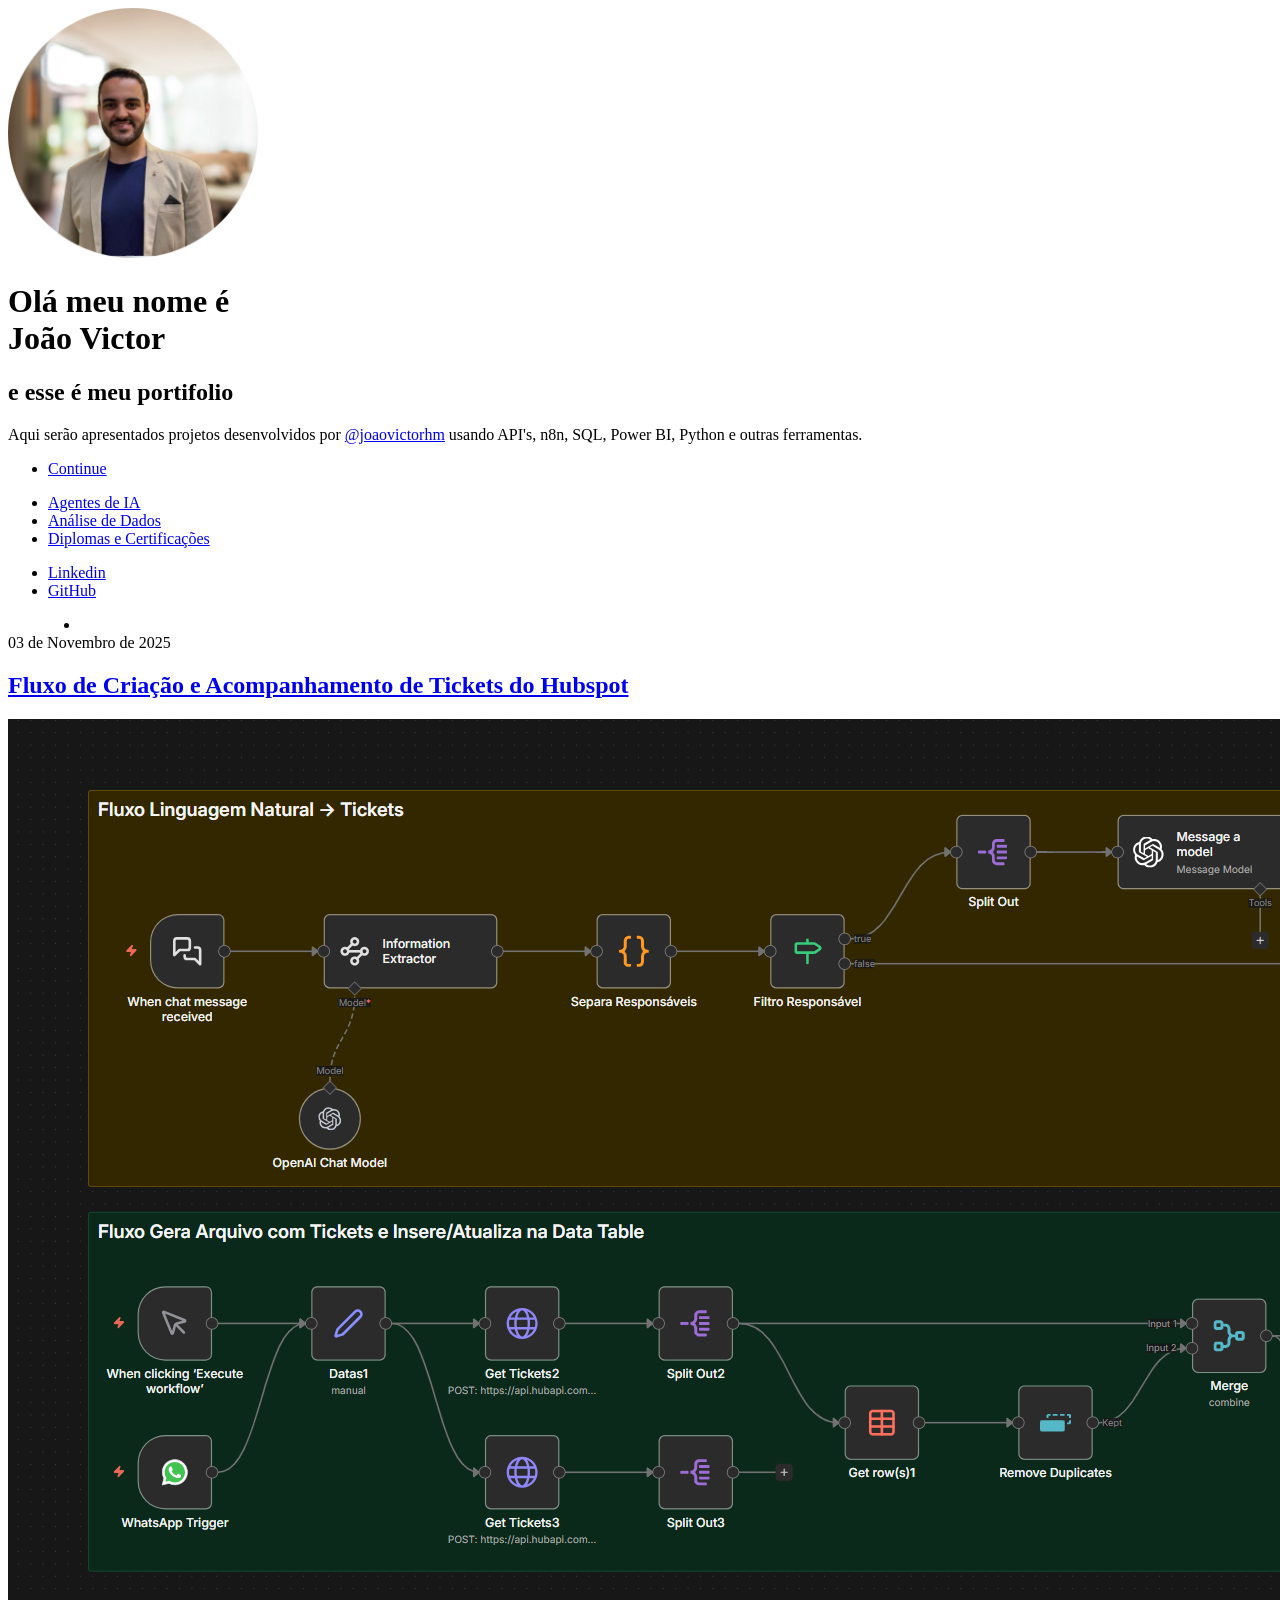
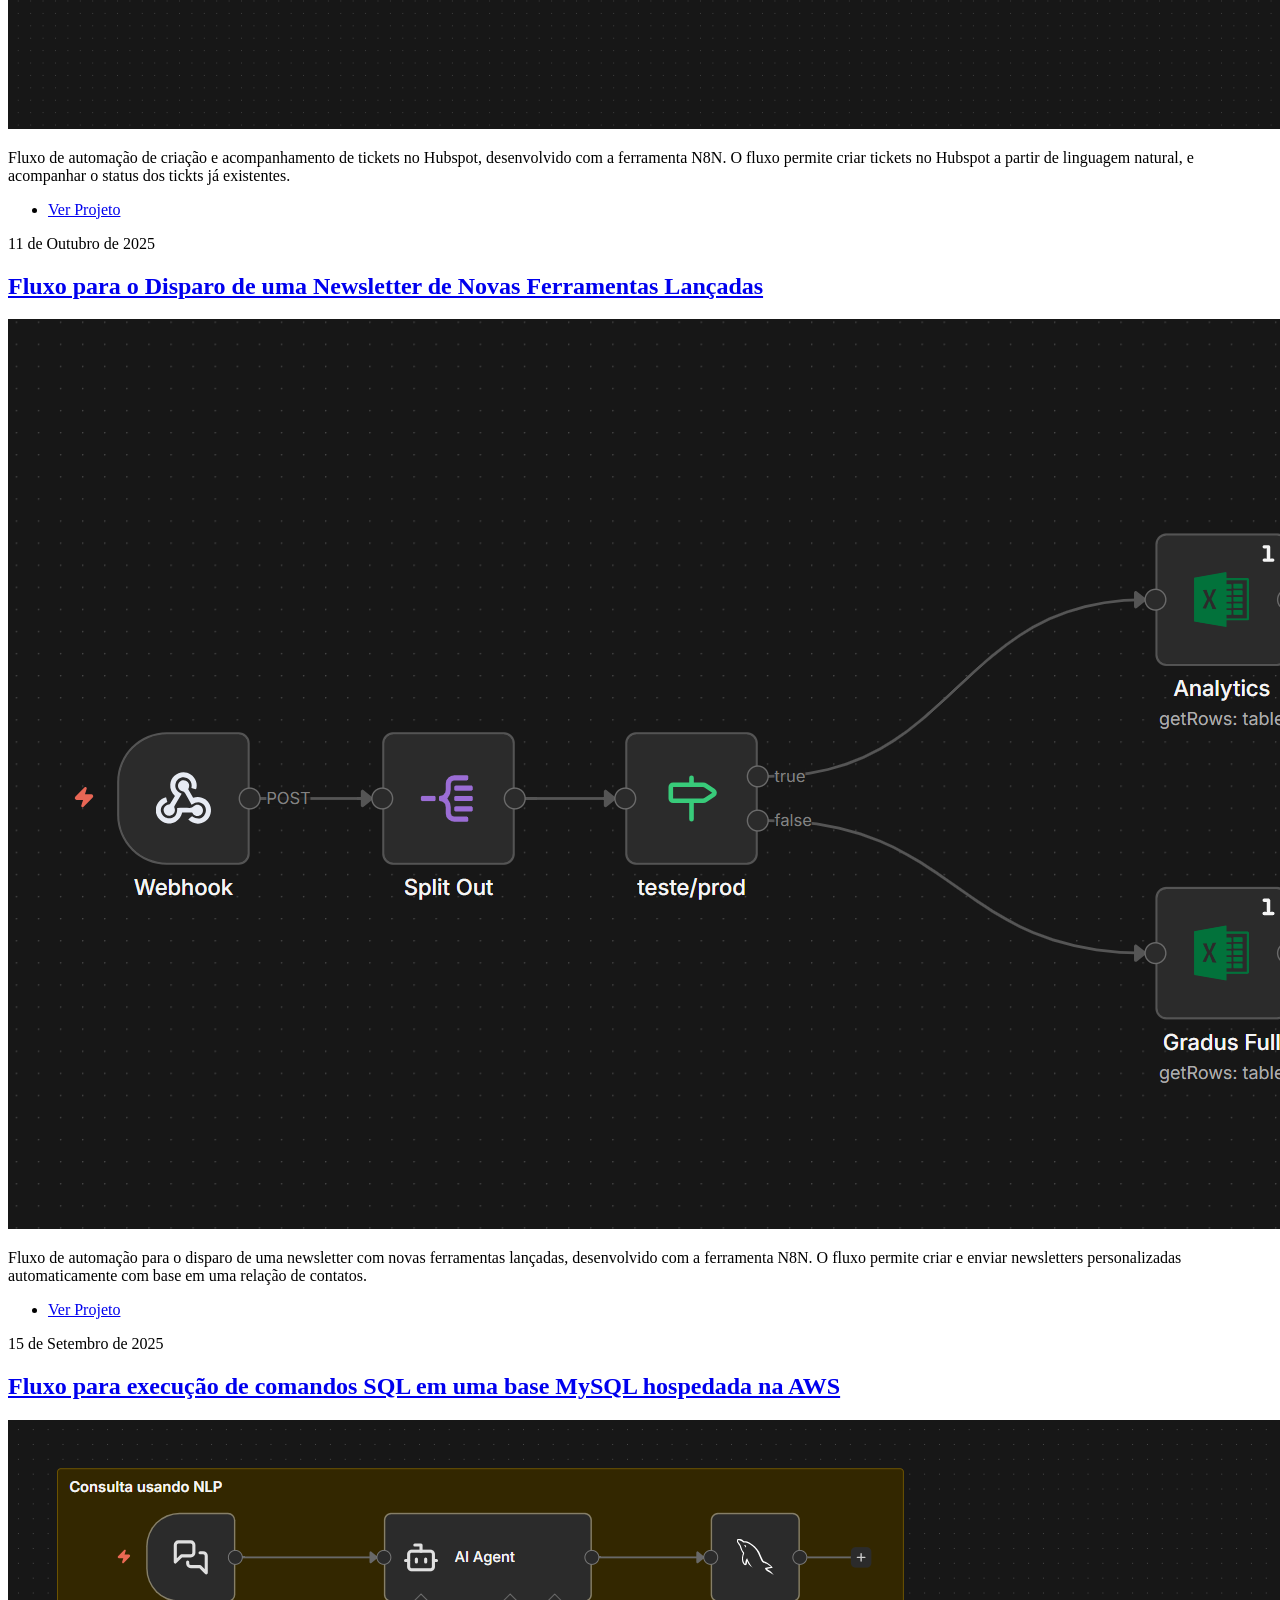
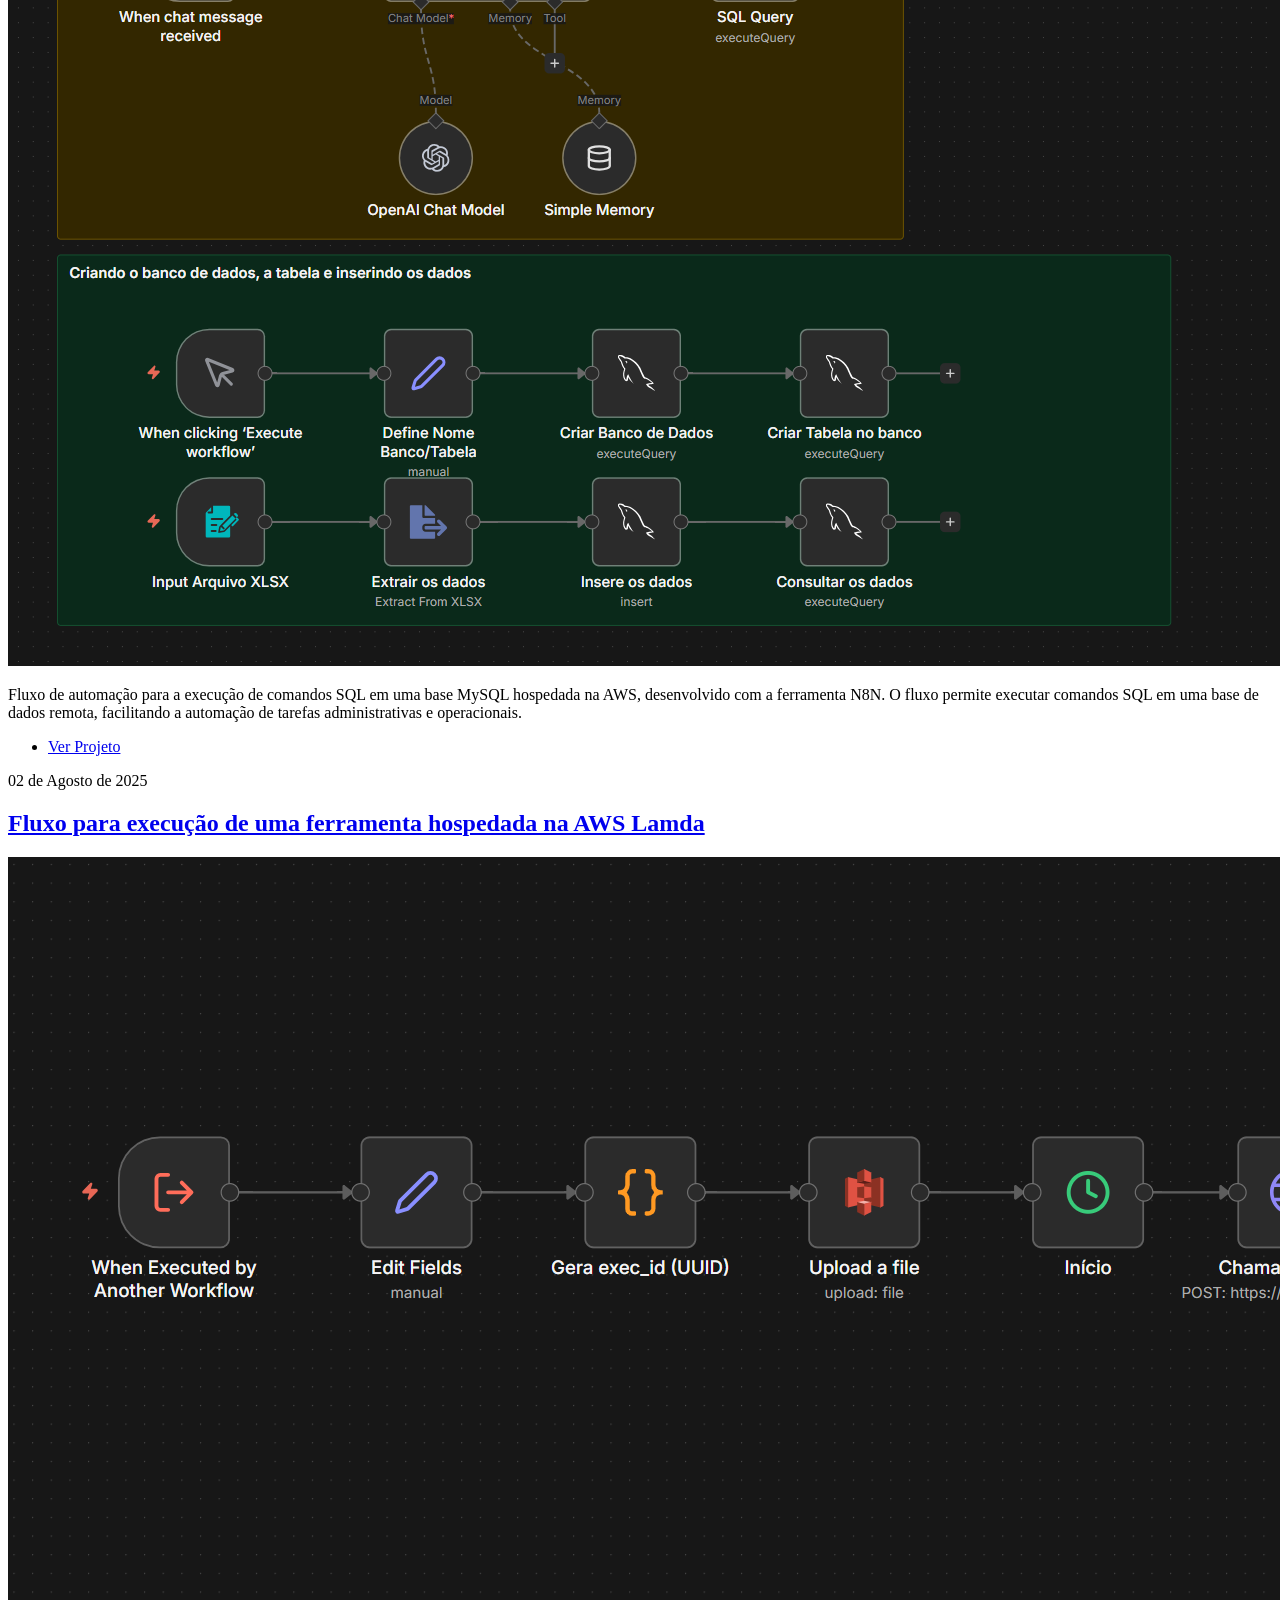
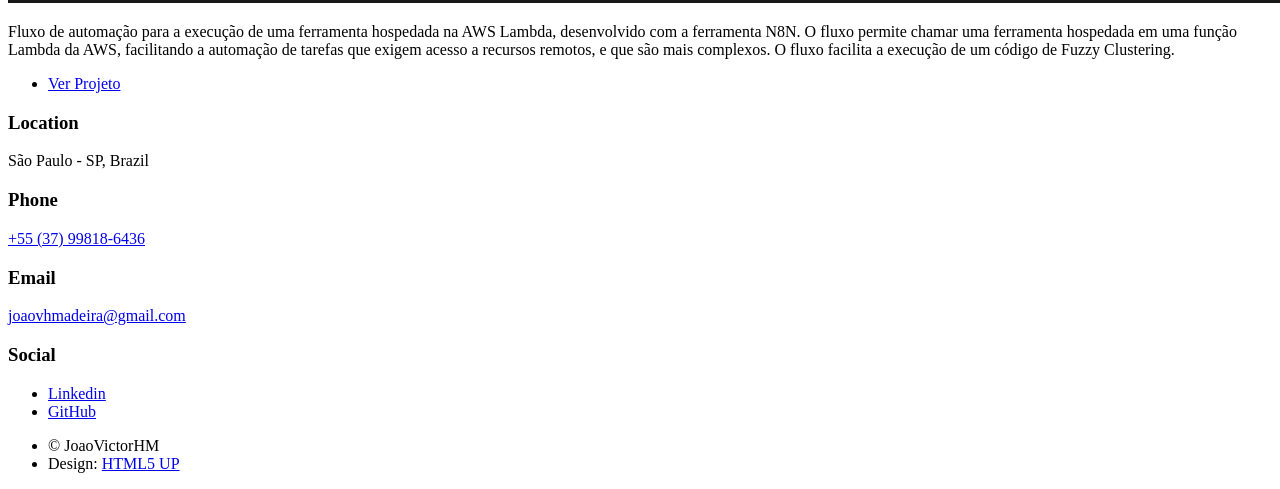
==== commit aa820e99: "cahnging file names" ====
--- a/index.html
+++ b/index.html
@@ -32,8 +32,8 @@
 				<!-- Nav -->
 					<nav id="nav">
 						<ul class="links">
-							<li><a href="ai_agents.html">Agentes de IA</a></li>
-							<li class="active"><a href="index.html">Análise de Dados</a></li>
+							<li class="active"><a href="index.html">Agentes de IA</a></li>
+							<li><a href="data_analytics.html">Análise de Dados</a></li>
 							<li><a href="degrees.html">Diplomas e Certificações</a></li>
 						</ul>
 						<ul class="icons">
@@ -48,92 +48,54 @@
 				<!-- Main -->
 					<div id="main">
 
-						<!-- Featured Post -->
-							<article class="post featured">
-								<header class="major">
-									<span class="date">05 de Abril de 2024</span>
-									<h2><a href="https://app.powerbi.com/view?r=eyJrIjoiZDYxNjdmNzEtZGE3My00ZWQ0LWEyYjgtNTE2NDBlNzg4MmViIiwidCI6ImU0YzViZWI1LTliZjctNDJlOS05ZDU3LTI1ZWVkZGI1YmIxMyJ9&pageName=ReportSection96ec96b44077979cd730" target="_blank">Acidentes de Trânsito no Brasil<br /></h2>
-									<h3>Quando, Onde e Por que Eles Mais Ocorrem?</h3></a>
-									<p>Esse projeto foi proposto pela <a href="https://www.linkedin.com/school/xperiun/" target="_blank">@Xperiun</a>,<br />
-									e teve como objetivo analisar dados de acidentes ocorridos em rodovias do Brasil nos anos de 2022 e 2023. As análises foram segmentadas entre temporais, geográficas e hierárquicas.<br />
-									No final, são definidos os períodos do ano, as rodovias e até condições climáticas que mais propiciam acidentes e mortes nas rodovias brasileiras. Veja minha <a href="https://youtu.be/vBZIad89rQs" target="_blank">análise cometanda</a> ou acesse o <a href="https://app.powerbi.com/view?r=eyJrIjoiZDYxNjdmNzEtZGE3My00ZWQ0LWEyYjgtNTE2NDBlNzg4MmViIiwidCI6ImU0YzViZWI1LTliZjctNDJlOS05ZDU3LTI1ZWVkZGI1YmIxMyJ9&pageName=ReportSection96ec96b44077979cd730" target="_blank">dashboard</a>.</p>
-								</header>
-								<a href="https://app.powerbi.com/view?r=eyJrIjoiZDYxNjdmNzEtZGE3My00ZWQ0LWEyYjgtNTE2NDBlNzg4MmViIiwidCI6ImU0YzViZWI1LTliZjctNDJlOS05ZDU3LTI1ZWVkZGI1YmIxMyJ9&pageName=ReportSection96ec96b44077979cd730" target="_blank" class="image main"><img src="images/maio amarelo.png" alt="" /></a>
-								<ul class="actions special">
-									<li><a href="https://app.powerbi.com/view?r=eyJrIjoiZDYxNjdmNzEtZGE3My00ZWQ0LWEyYjgtNTE2NDBlNzg4MmViIiwidCI6ImU0YzViZWI1LTliZjctNDJlOS05ZDU3LTI1ZWVkZGI1YmIxMyJ9&pageName=ReportSection96ec96b44077979cd730" target="_blank" class="button large">Ver Projeto</a></li>
-								</ul>
-							</article>
-
-
 						<!-- Posts -->
 							<section class="posts">
 								
 								<article>
 									<header>
-										<span class="date">03 de Fevereiro de 2023</span>
-										<h2><a href="https://app.powerbi.com/view?r=eyJrIjoiYTgzMTQxYjQtMGUxNy00ZDM5LThkOGUtNDU3NjgwNjM1M2RkIiwidCI6ImU0YzViZWI1LTliZjctNDJlOS05ZDU3LTI1ZWVkZGI1YmIxMyJ9&pageName=ReportSection089705c7657c847c4f3e" target="_blank">Dashboard de Análise Comercial<br /></a></h2>
+										<span class="date">03 de Novembro de 2025</span>
+										<h2><a href="https://github.com/joaovhmadeira-web/N8N-Workflows/blob/main/hubspot.json" target="_blank">Fluxo de Criação e Acompanhamento de Tickets do Hubspot<br /></a></h2>
 									</header>
-									<a href="https://app.powerbi.com/view?r=eyJrIjoiYTgzMTQxYjQtMGUxNy00ZDM5LThkOGUtNDU3NjgwNjM1M2RkIiwidCI6ImU0YzViZWI1LTliZjctNDJlOS05ZDU3LTI1ZWVkZGI1YmIxMyJ9&pageName=ReportSection089705c7657c847c4f3e" target="_blank" class="image fit"><img src="images/comercial_datab.png" alt="" /></a>
-									<p>Análise comercial desenvolvida no Power BI. Esse projeto foi um desafio proposto pela <a href="https://www.youtube.com/karinelago" target="_blank">@DATAB</a>. A análise foi segmentada entre uma análise geral, uma por vendedor e a terceira pelo comportamento dos consumidores.</p>
+									<a href="https://github.com/joaovhmadeira-web/N8N-Workflows/blob/main/hubspot.json" target="_blank" class="image fit"><img src="images/hubspot.png" alt="" /></a>
+									<p>Fluxo de automação de criação e acompanhamento de tickets no Hubspot, desenvolvido com a ferramenta N8N. O fluxo permite criar tickets no Hubspot a partir de linguagem natural, e acompanhar o status dos tickts já existentes.</p>
 									<ul class="actions special">
-										<li><a href="https://app.powerbi.com/view?r=eyJrIjoiYTgzMTQxYjQtMGUxNy00ZDM5LThkOGUtNDU3NjgwNjM1M2RkIiwidCI6ImU0YzViZWI1LTliZjctNDJlOS05ZDU3LTI1ZWVkZGI1YmIxMyJ9&pageName=ReportSection089705c7657c847c4f3e" target="_blank" class="button">Ver Projeto</a></li>
+										<li><a href="https://github.com/joaovhmadeira-web/N8N-Workflows/blob/main/hubspot.json" target="_blank" class="button">Ver Projeto</a></li>
 									</ul>
 								</article>
 								<article>
 									<header>
-										<span class="date">25 de Março de 2024</span>
-										<h2><a href="https://app.powerbi.com/view?r=eyJrIjoiOTgyMzAxN2MtMjgzYS00NzM5LTk3NjEtMTYxOTkxZWExZDBiIiwidCI6ImU0YzViZWI1LTliZjctNDJlOS05ZDU3LTI1ZWVkZGI1YmIxMyJ9" target="_blank">Dashboard de Análise Real Estate<br /></a></h2>
+										<span class="date">11 de Outubro de 2025</span>
+										<h2><a href="https://github.com/joaovhmadeira-web/N8N-Workflows/blob/main/newsletter.json" target="_blank">Fluxo para o Disparo de uma Newsletter de Novas Ferramentas Lançadas<br /></a></h2>
 									</header>
-									<a href="https://app.powerbi.com/view?r=eyJrIjoiOTgyMzAxN2MtMjgzYS00NzM5LTk3NjEtMTYxOTkxZWExZDBiIiwidCI6ImU0YzViZWI1LTliZjctNDJlOS05ZDU3LTI1ZWVkZGI1YmIxMyJ9" target="_blank" class="image fit"><img src="images/real estate.png" alt="" /></a>
-									<p>Análise de imóveis no estado de Nova Iorque nos EUA. O dashboard apresenta uma tela inicial com uma visão de mapa de onde se localizam os imóveis, bem como filtros para buscar valor de aluguel, bairro e área do imóvel. Essa tela apresenta ainda indicadores com as médias de aluguel, área e aluguel por metro quadrado. Uma segunda tela apresenta o detalhamento de um imóvel selecionado no mapa. </p>
+									<a href="https://github.com/joaovhmadeira-web/N8N-Workflows/blob/main/newsletter.json" target="_blank" class="image fit"><img src="images/newsletter.png" alt="" /></a>
+									<p>Fluxo de automação para o disparo de uma newsletter com novas ferramentas lançadas, desenvolvido com a ferramenta N8N. O fluxo permite criar e enviar newsletters personalizadas automaticamente com base em uma relação de contatos.</p>
 									<ul class="actions special">
-										<li><a href="https://app.powerbi.com/view?r=eyJrIjoiOTgyMzAxN2MtMjgzYS00NzM5LTk3NjEtMTYxOTkxZWExZDBiIiwidCI6ImU0YzViZWI1LTliZjctNDJlOS05ZDU3LTI1ZWVkZGI1YmIxMyJ9" target="_blank" class="button">Ver Projeto</a></li>
+										<li><a href="https://github.com/joaovhmadeira-web/N8N-Workflows/blob/main/newsletter.json" target="_blank" class="button">Ver Projeto</a></li>
 									</ul>
 								</article>
 								<article>
 									<header>
-										<span class="date">15 de Outubro de 2022</span>
-										<h2><a href="https://app.powerbi.com/view?r=eyJrIjoiOTc4MjcyOGYtNzFjMS00MjYxLTk5OWMtY2IzZjg0MTk1NTk3IiwidCI6IjQ2MDM1MzU4LTVlNzMtNDhhZi1iNTk2LWI3NGZlNTMzYjA2OSJ9&pageName=ReportSection" target="_blank">Dashboard de Análise de Vendas<br /></a></h2>
+										<span class="date">15 de Setembro de 2025</span>
+										<h2><a href="https://github.com/joaovhmadeira-web/N8N-Workflows/blob/main/mysql.json" target="_blank">Fluxo para execução de comandos SQL em uma base MySQL hospedada na AWS<br /></a></h2>
 									</header>
-									<a href="https://app.powerbi.com/view?r=eyJrIjoiOTc4MjcyOGYtNzFjMS00MjYxLTk5OWMtY2IzZjg0MTk1NTk3IiwidCI6IjQ2MDM1MzU4LTVlNzMtNDhhZi1iNTk2LWI3NGZlNTMzYjA2OSJ9&pageName=ReportSection" target="_blank" class="image fit"><img src="images/sales_powerbi.png" alt="" /></a>
-									<p>Dashboard com análises de vendas de uma loja fictícia, indicando medidas de faturamento, custos e lucro. Existe ainda o levantamento do produto mais vendido, bem como do ticket médio. É apresentada ainda uma visão por marca e por categoria de produto.</p>
+									<a href="https://github.com/joaovhmadeira-web/N8N-Workflows/blob/main/mysql.json" target="_blank" class="image fit"><img src="images/mysql.png" alt="" /></a>
+									<p>Fluxo de automação para a execução de comandos SQL em uma base MySQL hospedada na AWS, desenvolvido com a ferramenta N8N. O fluxo permite executar comandos SQL em uma base de dados remota, facilitando a automação de tarefas administrativas e operacionais.</p>
 									<ul class="actions special">
-										<li><a href="https://app.powerbi.com/view?r=eyJrIjoiOTc4MjcyOGYtNzFjMS00MjYxLTk5OWMtY2IzZjg0MTk1NTk3IiwidCI6IjQ2MDM1MzU4LTVlNzMtNDhhZi1iNTk2LWI3NGZlNTMzYjA2OSJ9&pageName=ReportSection" target="_blank" class="button">Ver Projeto</a></li>
+										<li><a href="https://github.com/joaovhmadeira-web/N8N-Workflows/blob/main/mysql.json" target="_blank" class="button">Ver Projeto</a></li>
 									</ul>
 								</article>
 								<article>
 									<header>
-										<span class="date">02 de Novembro de 2022</span>
-										<h2><a href="https://app.powerbi.com/view?r=eyJrIjoiMTVjY2M4ZTgtZWI3Mi00OGE4LThjNTgtZjdiMjM2ZmEyZGQxIiwidCI6IjQ2MDM1MzU4LTVlNzMtNDhhZi1iNTk2LWI3NGZlNTMzYjA2OSJ9&pageName=ReportSection" target="_blank">Dashboard de Análise Financeira<br /></a></h2>
+										<span class="date">02 de Agosto de 2025</span>
+										<h2><a href="https://github.com/joaovhmadeira-web/N8N-Workflows/blob/main/ppr_tool_calling.json" target="_blank">Fluxo para execução de uma ferramenta hospedada na AWS Lamda<br /></a></h2>
 									</header>
-									<a href="https://app.powerbi.com/view?r=eyJrIjoiMTVjY2M4ZTgtZWI3Mi00OGE4LThjNTgtZjdiMjM2ZmEyZGQxIiwidCI6IjQ2MDM1MzU4LTVlNzMtNDhhZi1iNTk2LWI3NGZlNTMzYjA2OSJ9&pageName=ReportSection" target="_blank" class="image fit"><img src="images/financial_powerbi.png" alt="" /></a>
-									<p>Dashboard com análise rendimentos, pagamentos e saldo geral de uma empresa fictícia. As análises foram segmentadas conforme a cidade, a forma de pagamento e o banco/instituição financeira.</p>
+									<a href="https://github.com/joaovhmadeira-web/N8N-Workflows/blob/main/ppr_tool_calling.json" target="_blank" class="image fit"><img src="images/ppr_tool_calling.png" alt="" /></a>
+									<p>Fluxo de automação para a execução de uma ferramenta hospedada na AWS Lambda, desenvolvido com a ferramenta N8N. O fluxo permite chamar uma ferramenta hospedada em uma função Lambda da AWS, facilitando a automação de tarefas que exigem acesso a recursos remotos, e que são mais complexos. O fluxo facilita a execução de um código de Fuzzy Clustering.</p>
 									<ul class="actions special">
-										<li><a href="https://app.powerbi.com/view?r=eyJrIjoiMTVjY2M4ZTgtZWI3Mi00OGE4LThjNTgtZjdiMjM2ZmEyZGQxIiwidCI6IjQ2MDM1MzU4LTVlNzMtNDhhZi1iNTk2LWI3NGZlNTMzYjA2OSJ9&pageName=ReportSection" target="_blank" class="button">Ver Projeto</a></li>
+										<li><a href="https://github.com/joaovhmadeira-web/N8N-Workflows/blob/main/ppr_tool_calling.json" target="_blank" class="button">Ver Projeto</a></li>
 									</ul>
 								</article>
-								<article>
-									<header>
-										<span class="date">02 de Julho de 2022</span>
-										<h2><a href="https://github.com/JoaoVictor-HM/TFG-Covid-Feature_Analysis" target="_blank">Análise da Mortalidade por COVID-19 nos EUA<br /></a></h2>
-									</header>
-									<a href="https://github.com/JoaoVictor-HM/TFG-Covid-Feature_Analysis" target="_blank" class="image fit"><img src="images/civid19.jpeg" alt="" /></a>
-									<p> Objeto de estudo do meu TCC, esse projeto foi uma análise de quais atributos relacionados à saúde, demográficos e econômicos, levaram estados americanos a apresentarem uma maior ou menor mortalidade por COVID-19.</p>
-									<ul class="actions special">
-										<li><a href="https://drive.google.com/file/d/1KcXpvb_q8WH7S8gBg2oksJXxH5T1LDyj/view" target="_blank" class="button">Ver Projeto</a></li>
-									</ul>
-								</article>
-								<article>
-									<header>
-										<span class="date">19 de Dezembro de 2021</span>
-										<h2><a href="https://github.com/JoaoVictor-HM/Sales-Exploratory-Data-Analisys" target="_blank">Aplicação de Análise de Vendas<br /></a></h2>
-									</header>
-									<a href="https://github.com/JoaoVictor-HM/Sales-Exploratory-Data-Analisys" target="_blank" class="image fit"><img src="images/sales_analysis_python.png" alt="" height="70%"/></a>
-									<p>Aplicação de análise de dados desenvolvida em Python a partir da biblioteca Streamlit. Aqui o objetivo foi determinar como as vendas de uma loja fictícia se comportaram ao longos dos anos, e em cada país.</p>
-									<ul class="actions special">
-										<li><a href="https://github.com/JoaoVictor-HM/Sales-Exploratory-Data-Analisys" target="_blank" class="button">Ver Projeto</a></li>
-									</ul>
-								</article>
+							</section>
 								
 								<!-- <article>
 									<header>
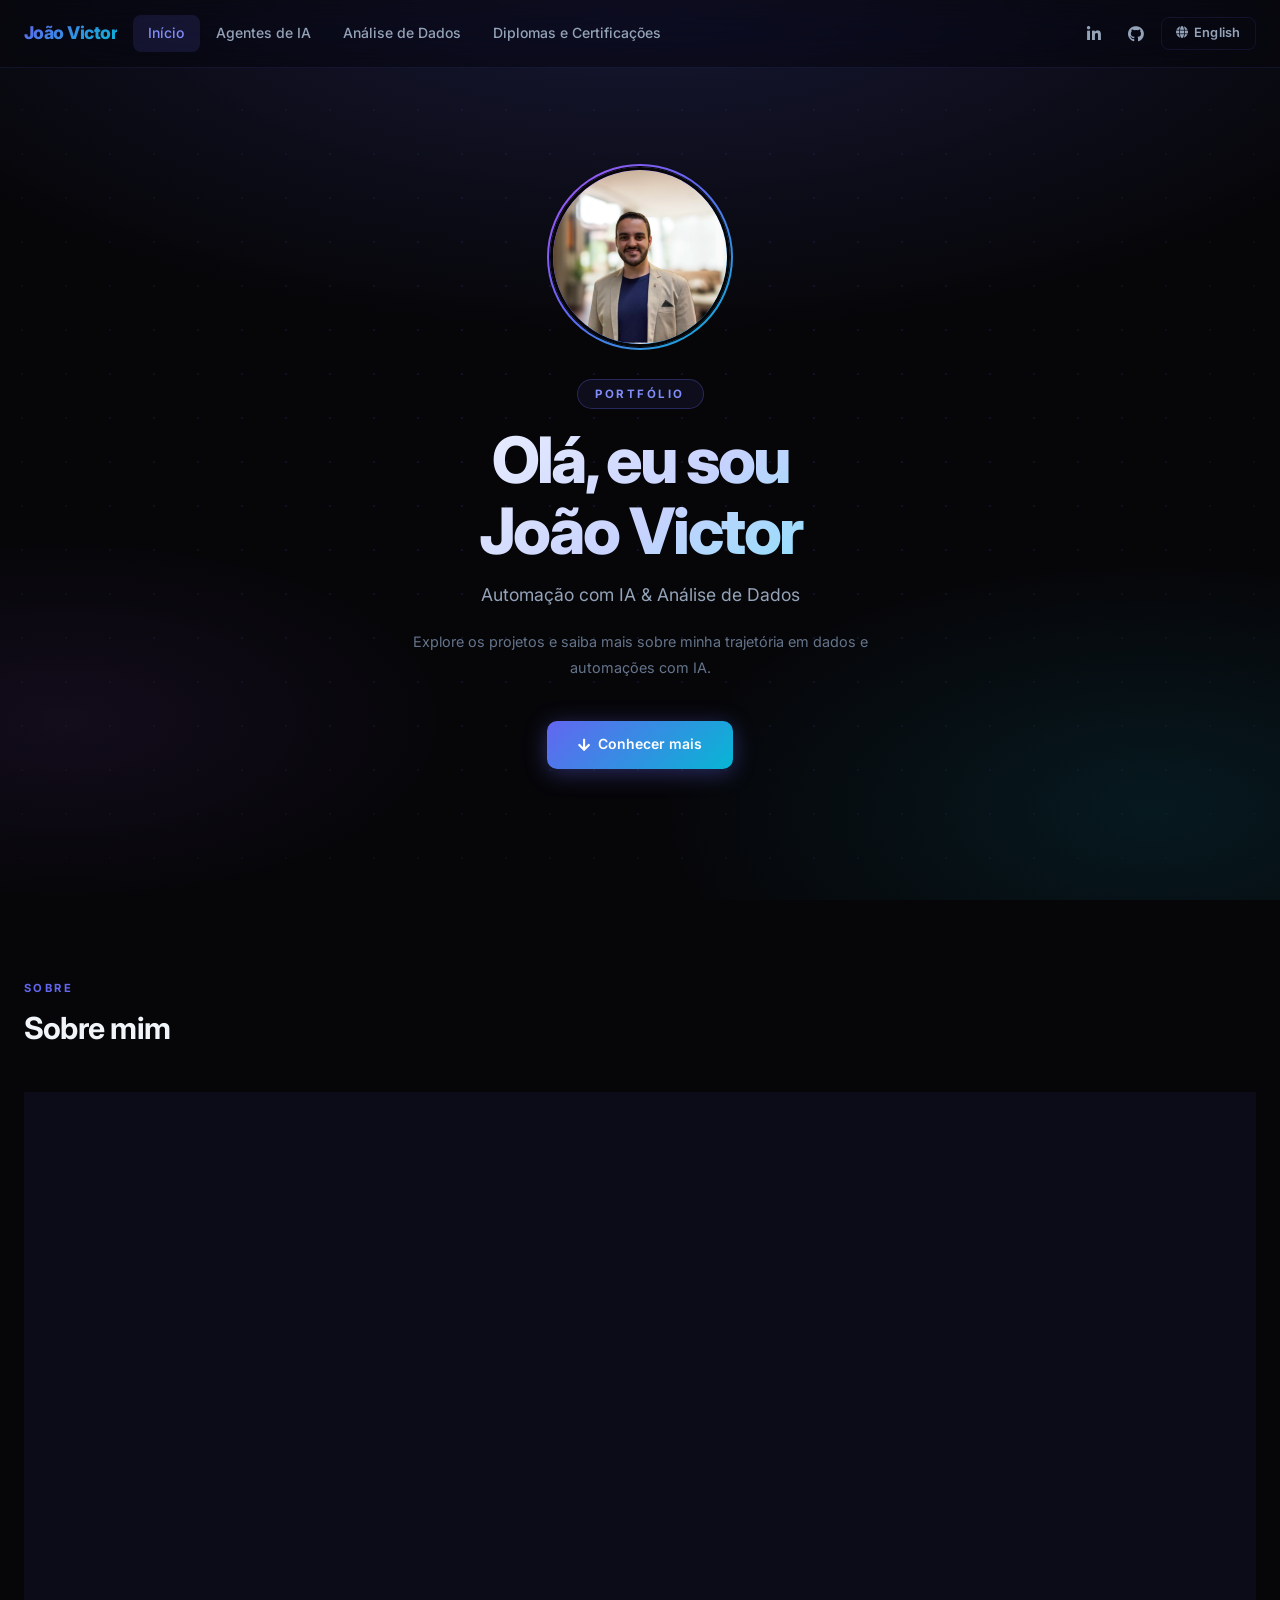
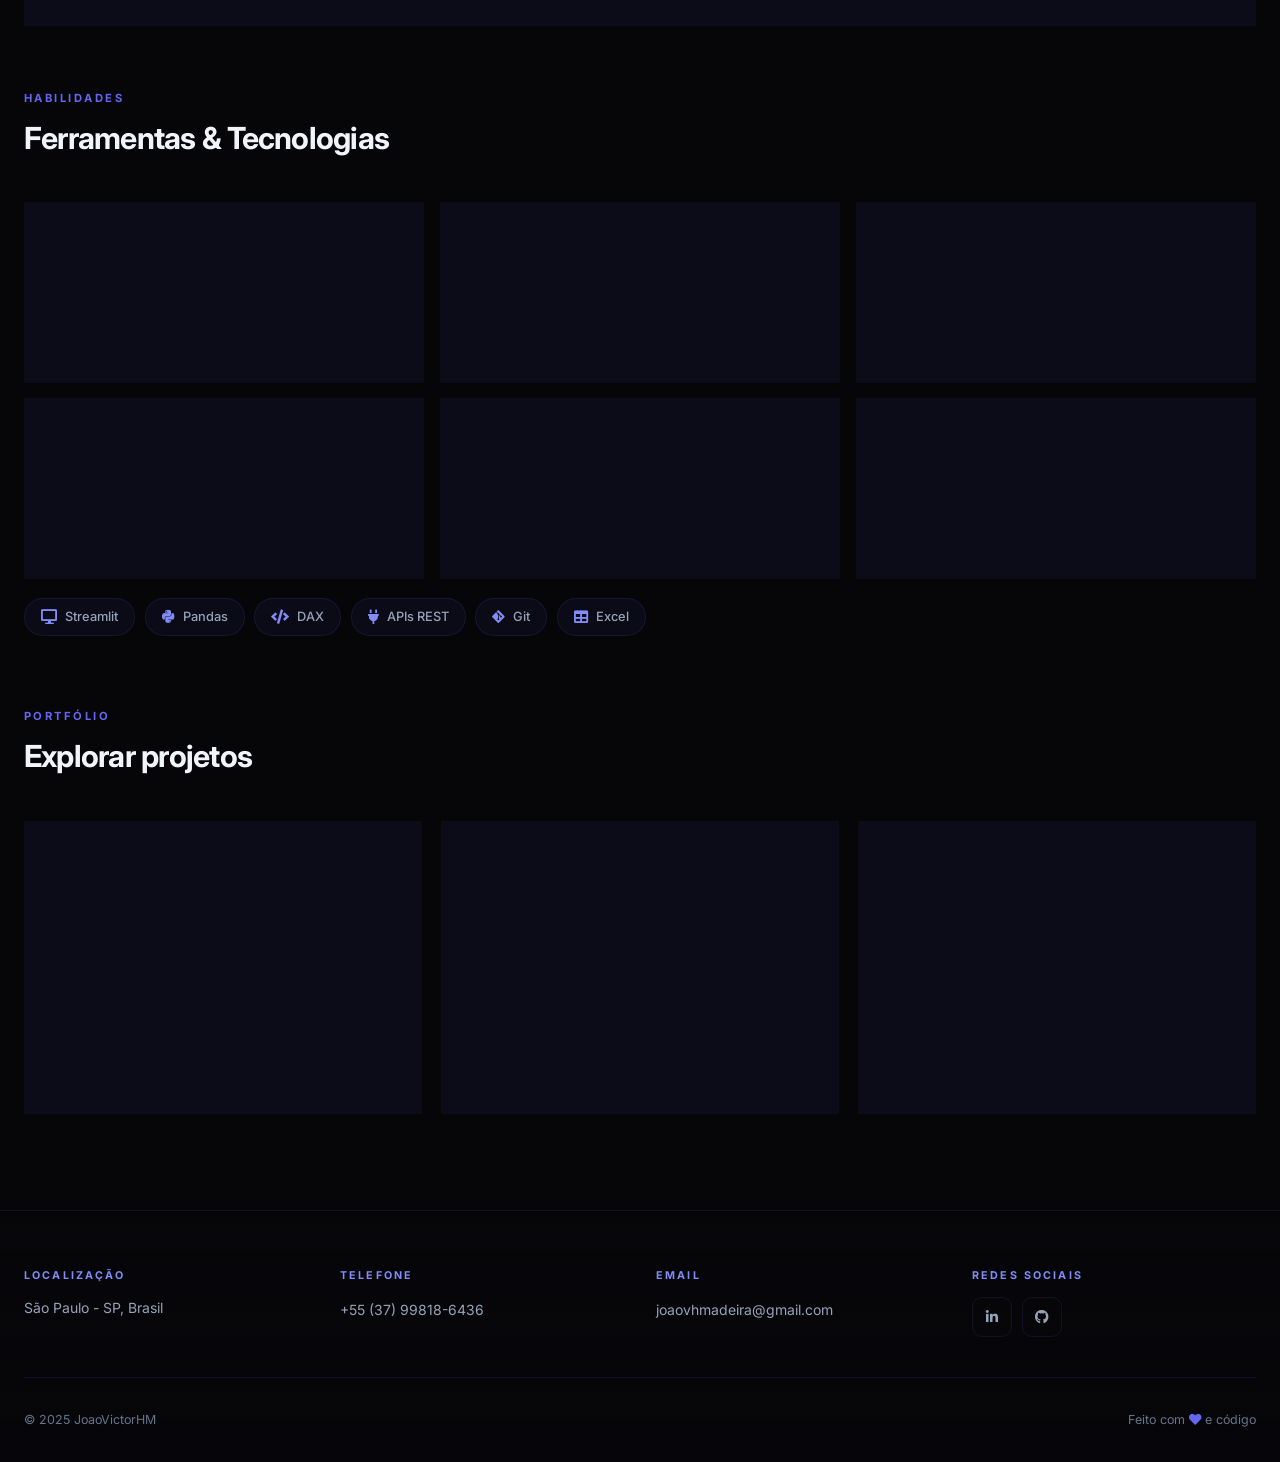
==== commit 45a3c249: "Redesign completo do portfólio com novo sistema visual Substitui o template HTML5UP Massively por um" ====
--- a/index.html
+++ b/index.html
@@ -1,186 +1,295 @@
-<!DOCTYPE HTML>
-<!--
-	Massively by HTML5 UP
-	html5up.net | @ajlkn
-	Free for personal and commercial use under the CCA 3.0 license (html5up.net/license)
--->
-<html>
-	<head>
-		<title>Projetos de João Victor</title>
-		<meta charset="utf-8" />
-		<meta name="viewport" content="width=device-width, initial-scale=1, user-scalable=no" />
-		<link rel="stylesheet" href="assets/css/main.css" />
-		<noscript><link rel="stylesheet" href="assets/css/noscript.css" /></noscript>
-	</head>
-	<body class="is-preload">
-
-		<!-- Wrapper -->
-			<div id="wrapper" class="fade-in">
-
-				<!-- Intro -->
-					<div id="intro">
-						<img src="images/profile-pic.png" alt="profile-pic" width="250" height="250">
-						<h1>Olá meu nome é<br />
-						João Victor</h1>
-						<h2>e esse é meu portifolio</h2>
-						<p>Aqui serão apresentados projetos desenvolvidos por <a href="https://www.linkedin.com/in/jo%C3%A3o-victor-henrique-madeira-68120015b/" target="_blank">@joaovictorhm</a> usando API's, n8n, SQL, Power BI, Python e outras ferramentas.<br />
-						<ul class="actions">
-							<li><a href="#nav" class="button icon solid solo fa-arrow-down scrolly">Continue</a></li>
-						</ul>
-					</div>
-
-				<!-- Nav -->
-					<nav id="nav">
-						<ul class="links">
-							<li class="active"><a href="index.html">Agentes de IA</a></li>
-							<li><a href="data_analytics.html">Análise de Dados</a></li>
-							<li><a href="degrees.html">Diplomas e Certificações</a></li>
-						</ul>
-						<ul class="icons">
-							<li><a href="https://www.linkedin.com/in/jo%C3%A3o-victor-henrique-madeira-68120015b/" target="_blank" class="icon brands fa-linkedin"><span class="label">Linkedin</span></a></li>
-							<li><a href="https://github.com/JoaoVictor-HM" target="_blank" class="icon brands fa-github"><span class="label">GitHub</span></a></li>
-						</ul>
-						<ul class="actions" style="margin: 0 0 0 2em;">
-    <li><a href="index_en.html" class="button small icon solid fa-language" style="color: #ffffff !important; border-color: #ffffff !important;">English</a></li>
-</ul>
-					</nav>
-
-				<!-- Main -->
-					<div id="main">
-
-						<!-- Posts -->
-							<section class="posts">
-								
-								<article>
-									<header>
-										<span class="date">03 de Novembro de 2025</span>
-										<h2><a href="https://github.com/joaovhmadeira-web/N8N-Workflows/blob/main/hubspot.json" target="_blank">Fluxo de Criação e Acompanhamento de Tickets do Hubspot<br /></a></h2>
-									</header>
-									<a href="https://github.com/joaovhmadeira-web/N8N-Workflows/blob/main/hubspot.json" target="_blank" class="image fit"><img src="images/hubspot.png" alt="" /></a>
-									<p>Fluxo de automação de criação e acompanhamento de tickets no Hubspot, desenvolvido com a ferramenta N8N. O fluxo permite criar tickets no Hubspot a partir de linguagem natural, e acompanhar o status dos tickts já existentes.</p>
-									<ul class="actions special">
-										<li><a href="https://github.com/joaovhmadeira-web/N8N-Workflows/blob/main/hubspot.json" target="_blank" class="button">Ver Projeto</a></li>
-									</ul>
-								</article>
-								<article>
-									<header>
-										<span class="date">11 de Outubro de 2025</span>
-										<h2><a href="https://github.com/joaovhmadeira-web/N8N-Workflows/blob/main/newsletter.json" target="_blank">Fluxo para o Disparo de uma Newsletter de Novas Ferramentas Lançadas<br /></a></h2>
-									</header>
-									<a href="https://github.com/joaovhmadeira-web/N8N-Workflows/blob/main/newsletter.json" target="_blank" class="image fit"><img src="images/newsletter.png" alt="" /></a>
-									<p>Fluxo de automação para o disparo de uma newsletter com novas ferramentas lançadas, desenvolvido com a ferramenta N8N. O fluxo permite criar e enviar newsletters personalizadas automaticamente com base em uma relação de contatos.</p>
-									<ul class="actions special">
-										<li><a href="https://github.com/joaovhmadeira-web/N8N-Workflows/blob/main/newsletter.json" target="_blank" class="button">Ver Projeto</a></li>
-									</ul>
-								</article>
-								<article>
-									<header>
-										<span class="date">15 de Setembro de 2025</span>
-										<h2><a href="https://github.com/joaovhmadeira-web/N8N-Workflows/blob/main/mysql.json" target="_blank">Fluxo para execução de comandos SQL em uma base MySQL hospedada na AWS<br /></a></h2>
-									</header>
-									<a href="https://github.com/joaovhmadeira-web/N8N-Workflows/blob/main/mysql.json" target="_blank" class="image fit"><img src="images/mysql.png" alt="" /></a>
-									<p>Fluxo de automação para a execução de comandos SQL em uma base MySQL hospedada na AWS, desenvolvido com a ferramenta N8N. O fluxo permite executar comandos SQL em uma base de dados remota, facilitando a automação de tarefas administrativas e operacionais.</p>
-									<ul class="actions special">
-										<li><a href="https://github.com/joaovhmadeira-web/N8N-Workflows/blob/main/mysql.json" target="_blank" class="button">Ver Projeto</a></li>
-									</ul>
-								</article>
-								<article>
-									<header>
-										<span class="date">02 de Agosto de 2025</span>
-										<h2><a href="https://github.com/joaovhmadeira-web/N8N-Workflows/blob/main/ppr_tool_calling.json" target="_blank">Fluxo para execução de uma ferramenta hospedada na AWS Lamda<br /></a></h2>
-									</header>
-									<a href="https://github.com/joaovhmadeira-web/N8N-Workflows/blob/main/ppr_tool_calling.json" target="_blank" class="image fit"><img src="images/ppr_tool_calling.png" alt="" /></a>
-									<p>Fluxo de automação para a execução de uma ferramenta hospedada na AWS Lambda, desenvolvido com a ferramenta N8N. O fluxo permite chamar uma ferramenta hospedada em uma função Lambda da AWS, facilitando a automação de tarefas que exigem acesso a recursos remotos, e que são mais complexos. O fluxo facilita a execução de um código de Fuzzy Clustering.</p>
-									<ul class="actions special">
-										<li><a href="https://github.com/joaovhmadeira-web/N8N-Workflows/blob/main/ppr_tool_calling.json" target="_blank" class="button">Ver Projeto</a></li>
-									</ul>
-								</article>
-							</section>
-								
-								<!-- <article>
-									<header>
-										<span class="date">April 11, 2017</span>
-										<h2><a href="#">Odio magna<br />
-										sed consectetur</a></h2>
-									</header>
-									<a href="#" class="image fit"><img src="images/pic06.jpg" alt="" /></a>
-									<p>Donec eget ex magna. Interdum et malesuada fames ac ante ipsum primis in faucibus. Pellentesque venenatis dolor imperdiet dolor mattis sagittis magna etiam.</p>
-									<ul class="actions special">
-										<li><a href="#" class="button">Full Story</a></li>
-									</ul>
-								</article>
-								<article>
-									<header>
-										<span class="date">April 7, 2017</span>
-										<h2><a href="#">Augue lorem<br />
-										primis vestibulum</a></h2>
-									</header>
-									<a href="#" class="image fit"><img src="images/pic07.jpg" alt="" /></a>
-									<p>Donec eget ex magna. Interdum et malesuada fames ac ante ipsum primis in faucibus. Pellentesque venenatis dolor imperdiet dolor mattis sagittis magna etiam.</p>
-									<ul class="actions special">
-										<li><a href="#" class="button">Full Story</a></li>
-									</ul>
-								</article>
-							</section> -->
-
-						<!-- Footer -->
-							<!-- <footer> -->
-								<!-- <div class="pagination"> -->
-									<!--<a href="#" class="previous">Prev</a>-->
-									<!-- <a href="#" class="page active">1</a> -->
-									<!-- <a href="#" class="page">2</a> -->
-									<!-- <a href="#" class="page">3</a>
-									<span class="extra">&hellip;</span> -->
-									<!-- <a href="#" class="page">8</a>
-									<a href="#" class="page">9</a>
-									<a href="#" class="page">10</a>
-									<a href="#" class="next">Next</a> -->
-								<!-- </div>
-							</footer> -->
-
-					</div>
-
-				<!-- Footer -->
-					<footer id="footer">
-						<section class="split contact">
-							<section class="alt">
-								<h3>Location</h3>
-								<p>São Paulo - SP,  Brazil
-								</p>
-							</section>
-							<section>
-								<h3>Phone</h3>
-								<p><a href="tel:+5537998186436">+55 (37) 99818-6436</a></p>
-							</section>
-							<section>
-								<h3>Email</h3>
-								<p><a href="https://mail.google.com/mail/?view=cm&fs=1&to=joaovhmadeira@gmail.com" target="_blank">joaovhmadeira@gmail.com</a></p>
-							</section>
-							<section>
-								<h3>Social</h3>
-								<ul class="icons alt">
-									<li><a href="https://www.linkedin.com/in/jo%C3%A3o-victor-henrique-madeira-68120015b/" target="_blank" class="icon brands alt fa-linkedin"><span class="label">Linkedin</span></a></li>
-									<li><a href="https://github.com/JoaoVictor-HM" target="_blank" class="icon brands alt fa-github"><span class="label">GitHub</span></a></li>
-								</ul>
-							</section>
-						</section>
-					</footer>
-
-				<!-- Copyright -->
-					<div id="copyright">
-						<ul><li>&copy; JoaoVictorHM</li><li>Design: <a href="https://html5up.net">HTML5 UP</a></li></ul>
-					</div>
-
-			</div>
-
-		<!-- Scripts -->
-			<script src="assets/js/jquery.min.js"></script>
-			<script src="assets/js/jquery.scrollex.min.js"></script>
-			<script src="assets/js/jquery.scrolly.min.js"></script>
-			<script src="assets/js/browser.min.js"></script>
-			<script src="assets/js/breakpoints.min.js"></script>
-			<script src="assets/js/util.js"></script>
-			<script src="assets/js/main.js"></script>
-
-	</body>
+<!DOCTYPE html>
+<html lang="pt-BR">
+<head>
+  <meta charset="UTF-8" />
+  <meta name="viewport" content="width=device-width, initial-scale=1.0" />
+  <title>João Victor — Início</title>
+  <link rel="preconnect" href="https://fonts.googleapis.com">
+  <link rel="preconnect" href="https://fonts.gstatic.com" crossorigin>
+  <link href="https://fonts.googleapis.com/css2?family=Inter:wght@300;400;500;600;700;800&display=swap" rel="stylesheet">
+  <link rel="stylesheet" href="assets/css/fontawesome-all.min.css" />
+  <link rel="stylesheet" href="assets/css/style.css" />
+</head>
+<body>
+
+  <!-- NAVBAR -->
+  <nav class="navbar" id="navbar">
+    <div class="nav-inner">
+      <a href="index.html" class="nav-brand">João Victor</a>
+      <ul class="nav-links">
+        <li class="active"><a href="index.html">Início</a></li>
+        <li><a href="ai_agents.html">Agentes de IA</a></li>
+        <li><a href="data_analytics.html">Análise de Dados</a></li>
+        <li><a href="degrees.html">Diplomas e Certificações</a></li>
+      </ul>
+      <div class="nav-actions">
+        <a href="https://www.linkedin.com/in/jo%C3%A3o-victor-henrique-madeira-68120015b/" target="_blank" class="nav-icon" title="LinkedIn">
+          <i class="fab fa-linkedin-in"></i>
+          <span class="sr-only">LinkedIn</span>
+        </a>
+        <a href="https://github.com/JoaoVictor-HM" target="_blank" class="nav-icon" title="GitHub">
+          <i class="fab fa-github"></i>
+          <span class="sr-only">GitHub</span>
+        </a>
+        <a href="index_en.html" class="nav-lang">
+          <i class="fas fa-globe"></i>
+          English
+        </a>
+      </div>
+      <button class="nav-toggle" aria-label="Abrir menu">
+        <span></span><span></span><span></span>
+      </button>
+    </div>
+  </nav>
+
+  <!-- MOBILE NAV -->
+  <div class="nav-mobile" id="navMobile">
+    <ul>
+      <li class="active"><a href="index.html">Início</a></li>
+      <li><a href="ai_agents.html">Agentes de IA</a></li>
+      <li><a href="data_analytics.html">Análise de Dados</a></li>
+      <li><a href="degrees.html">Diplomas e Certificações</a></li>
+    </ul>
+    <div class="nav-mobile-divider"></div>
+    <div class="nav-mobile-actions">
+      <a href="https://www.linkedin.com/in/jo%C3%A3o-victor-henrique-madeira-68120015b/" target="_blank" class="nav-icon" title="LinkedIn">
+        <i class="fab fa-linkedin-in"></i>
+      </a>
+      <a href="https://github.com/JoaoVictor-HM" target="_blank" class="nav-icon" title="GitHub">
+        <i class="fab fa-github"></i>
+      </a>
+      <a href="index_en.html" class="nav-lang" style="margin-left:auto">
+        <i class="fas fa-globe"></i> English
+      </a>
+    </div>
+  </div>
+
+  <!-- HERO -->
+  <section class="hero">
+    <div class="hero-bg"></div>
+    <div class="hero-grid"></div>
+    <div class="hero-content">
+      <div class="hero-avatar-wrap">
+        <div class="hero-avatar-ring"></div>
+        <div class="hero-avatar">
+          <img src="images/profile-pic.png" alt="João Victor" />
+        </div>
+      </div>
+      <span class="hero-eyebrow">Portfólio</span>
+      <h1 class="hero-title">Olá, eu sou<br>João Victor</h1>
+      <p class="hero-subtitle">Automação com IA &amp; Análise de Dados</p>
+      <p class="hero-desc">
+        Explore os projetos e saiba mais sobre minha trajetória em dados e automações com IA.
+      </p>
+      <a href="#main-content" class="hero-cta">
+        <i class="fas fa-arrow-down"></i>
+        Conhecer mais
+      </a>
+    </div>
+  </section>
+
+  <!-- MAIN -->
+  <main class="main-wrap" id="main-content">
+
+    <!-- ABOUT -->
+    <div class="about-section">
+      <div class="section-header">
+        <p class="section-eyebrow">Sobre</p>
+        <h2 class="section-title">Sobre mim</h2>
+      </div>
+      <div class="about-card">
+        <div class="about-header">
+          <div class="about-avatar">
+            <img src="images/profile-pic.png" alt="João Victor" />
+          </div>
+          <div>
+            <p class="about-name">João Victor Henrique Madeira</p>
+            <p class="about-role">Dev de IA &amp; Analista de Dados</p>
+            <p class="about-location"><i class="fas fa-map-marker-alt"></i> São Paulo, Brasil</p>
+          </div>
+        </div>
+        <div class="about-body">
+          <div class="about-text">
+            <p>Olá, eu sou o João Victor! Nascido em Minas Gerais, apaixonado por tecnologia e entusiasta de neurociências. Apresento aqui alguns projetos que desenvolvi para estudar conceitos e aplicar o conhecimento em ferramentas e linguagens voltadas para dados e automações com IA.</p>
+            <p>Formado em Ciências da Computação pela UNIFEI em 2022, construí minha trajetória na interseção entre dados e inteligência artificial. Logo após a graduação, obtive a certificação profissional em Análise de Dados do Google — solidificando minha base analítica e abrindo caminho para projetos cada vez mais complexos.</p>
+            <p>Hoje atuo em dois pilares complementares: desenvolvo agentes de IA e fluxos de automação com n8n, integrando ferramentas como HubSpot, MySQL e AWS Lambda; e extraio valor de dados por meio de dashboards interativos com Power BI e análises com Python e R.</p>
+          </div>
+          <div class="about-highlights">
+            <div class="about-highlight">
+              <div class="about-highlight-icon">
+                <i class="fas fa-robot"></i>
+              </div>
+              <div class="about-highlight-content">
+                <h4>Agentes de IA &amp; Automação</h4>
+                <p>Fluxos n8n integrando APIs, ferramentas e modelos de linguagem para automatizar processos complexos.</p>
+              </div>
+            </div>
+            <div class="about-highlight">
+              <div class="about-highlight-icon cyan">
+                <i class="fas fa-chart-bar"></i>
+              </div>
+              <div class="about-highlight-content">
+                <h4>Análise de Dados &amp; BI</h4>
+                <p>Dashboards Power BI e análises com Python que transformam dados brutos em insights acionáveis.</p>
+              </div>
+            </div>
+            <div class="about-highlight">
+              <div class="about-highlight-icon purple">
+                <i class="fas fa-graduation-cap"></i>
+              </div>
+              <div class="about-highlight-content">
+                <h4>Base Sólida em Computação</h4>
+                <p>Bacharelado em Ciências da Computação (UNIFEI) e certificação profissional Google em Análise de Dados.</p>
+              </div>
+            </div>
+          </div>
+        </div>
+      </div>
+    </div>
+
+    <!-- SKILLS -->
+    <div class="section-header">
+      <p class="section-eyebrow">Habilidades</p>
+      <h2 class="section-title">Ferramentas &amp; Tecnologias</h2>
+    </div>
+
+    <div class="skill-cards-grid">
+      <div class="skill-card-big">
+        <div class="skill-card-big-icon">
+          <i class="fas fa-sitemap"></i>
+        </div>
+        <p class="skill-card-big-name">n8n</p>
+        <p class="skill-card-big-desc">Automações e agentes de IA integrando APIs, bancos de dados e serviços em nuvem.</p>
+      </div>
+      <div class="skill-card-big">
+        <div class="skill-card-big-icon cyan">
+          <i class="fab fa-python"></i>
+        </div>
+        <p class="skill-card-big-name">Python</p>
+        <p class="skill-card-big-desc">Análise exploratória de dados, scripts, pipelines e aplicações com Pandas e Streamlit.</p>
+      </div>
+      <div class="skill-card-big">
+        <div class="skill-card-big-icon purple">
+          <i class="fas fa-chart-pie"></i>
+        </div>
+        <p class="skill-card-big-name">Power BI</p>
+        <p class="skill-card-big-desc">Dashboards interativos e relatórios analíticos com modelagem e DAX.</p>
+      </div>
+      <div class="skill-card-big">
+        <div class="skill-card-big-icon">
+          <i class="fas fa-database"></i>
+        </div>
+        <p class="skill-card-big-name">SQL</p>
+        <p class="skill-card-big-desc">Consultas, modelagem e administração de bancos de dados relacionais como MySQL.</p>
+      </div>
+      <div class="skill-card-big">
+        <div class="skill-card-big-icon cyan">
+          <i class="fab fa-aws"></i>
+        </div>
+        <p class="skill-card-big-name">AWS</p>
+        <p class="skill-card-big-desc">Execução de funções Lambda, hospedagem de bancos de dados e integração com n8n.</p>
+      </div>
+      <div class="skill-card-big">
+        <div class="skill-card-big-icon purple">
+          <i class="fas fa-chart-line"></i>
+        </div>
+        <p class="skill-card-big-name">R</p>
+        <p class="skill-card-big-desc">Análise estatística, machine learning e visualização de dados científicos.</p>
+      </div>
+    </div>
+
+    <div class="skills-chips" style="margin-bottom: 4.5rem">
+      <span class="skill-chip"><i class="fas fa-desktop"></i> Streamlit</span>
+      <span class="skill-chip"><i class="fab fa-python"></i> Pandas</span>
+      <span class="skill-chip"><i class="fas fa-code"></i> DAX</span>
+      <span class="skill-chip"><i class="fas fa-plug"></i> APIs REST</span>
+      <span class="skill-chip"><i class="fab fa-git-alt"></i> Git</span>
+      <span class="skill-chip"><i class="fas fa-table"></i> Excel</span>
+    </div>
+
+    <!-- SECTION NAVIGATION -->
+    <div class="section-header">
+      <p class="section-eyebrow">Portfólio</p>
+      <h2 class="section-title">Explorar projetos</h2>
+    </div>
+
+    <div class="section-links-grid">
+      <a href="ai_agents.html" class="section-link-card">
+        <div class="section-link-icon indigo">
+          <i class="fas fa-robot"></i>
+        </div>
+        <span class="section-link-count">4 projetos</span>
+        <p class="section-link-title">Agentes de IA</p>
+        <p class="section-link-desc">Fluxos de automação com n8n integrando HubSpot, MySQL e AWS Lambda com linguagem natural e IA.</p>
+        <span class="section-link-arrow">
+          Ver projetos <i class="fas fa-arrow-right"></i>
+        </span>
+      </a>
+
+      <a href="data_analytics.html" class="section-link-card">
+        <div class="section-link-icon cyan">
+          <i class="fas fa-chart-bar"></i>
+        </div>
+        <span class="section-link-count">7 projetos</span>
+        <p class="section-link-title">Análise de Dados</p>
+        <p class="section-link-desc">Dashboards Power BI e análises com Python e R abordando temas como acidentes de trânsito, vendas e imóveis.</p>
+        <span class="section-link-arrow">
+          Ver projetos <i class="fas fa-arrow-right"></i>
+        </span>
+      </a>
+
+      <a href="degrees.html" class="section-link-card">
+        <div class="section-link-icon purple">
+          <i class="fas fa-graduation-cap"></i>
+        </div>
+        <span class="section-link-count">2 certificações</span>
+        <p class="section-link-title">Diplomas e Certificações</p>
+        <p class="section-link-desc">Bacharelado em Ciências da Computação pela UNIFEI e certificação profissional Google em Análise de Dados.</p>
+        <span class="section-link-arrow">
+          Ver formação <i class="fas fa-arrow-right"></i>
+        </span>
+      </a>
+    </div>
+
+  </main>
+
+  <!-- FOOTER -->
+  <footer>
+    <div class="footer-inner">
+      <div class="footer-grid">
+        <div class="footer-col">
+          <h4>Localização</h4>
+          <p>São Paulo - SP, Brasil</p>
+        </div>
+        <div class="footer-col">
+          <h4>Telefone</h4>
+          <a href="tel:+5537998186436">+55 (37) 99818-6436</a>
+        </div>
+        <div class="footer-col">
+          <h4>Email</h4>
+          <a href="https://mail.google.com/mail/?view=cm&fs=1&to=joaovhmadeira@gmail.com" target="_blank">
+            joaovhmadeira@gmail.com
+          </a>
+        </div>
+        <div class="footer-col">
+          <h4>Redes Sociais</h4>
+          <div class="footer-social">
+            <a href="https://www.linkedin.com/in/jo%C3%A3o-victor-henrique-madeira-68120015b/" target="_blank" class="footer-social-btn" title="LinkedIn">
+              <i class="fab fa-linkedin-in"></i>
+            </a>
+            <a href="https://github.com/JoaoVictor-HM" target="_blank" class="footer-social-btn" title="GitHub">
+              <i class="fab fa-github"></i>
+            </a>
+          </div>
+        </div>
+      </div>
+      <div class="footer-bottom">
+        <span>&copy; 2025 JoaoVictorHM</span>
+        <span>Feito com <i class="fas fa-heart" style="color:var(--indigo)"></i> e código</span>
+      </div>
+    </div>
+  </footer>
+
+  <script src="assets/js/main.js"></script>
+</body>
 </html>
--- a/assets/css/style.css
+++ b/assets/css/style.css
@@ -0,0 +1,1288 @@
+/* ============================================
+   PORTFOLIO — Modern Design System
+   Inspired by Blueprint + HeroUI aesthetics
+   ============================================ */
+
+*, *::before, *::after {
+  box-sizing: border-box;
+  margin: 0;
+  padding: 0;
+}
+
+:root {
+  --bg:        #060609;
+  --bg-2:      #0c0c18;
+  --bg-3:      #111122;
+  --card-bg:   rgba(14, 14, 28, 0.88);
+
+  --indigo:       #6366f1;
+  --indigo-light: #818cf8;
+  --cyan:         #06b6d4;
+  --purple:       #a855f7;
+
+  --text:   #f1f5f9;
+  --text-2: #94a3b8;
+  --text-3: #64748b;
+
+  --border:       rgba(99, 102, 241, 0.12);
+  --border-hover: rgba(99, 102, 241, 0.38);
+
+  --gradient:      linear-gradient(135deg, #6366f1 0%, #06b6d4 100%);
+  --gradient-wide: linear-gradient(135deg, #a855f7 0%, #6366f1 45%, #06b6d4 100%);
+
+  --shadow-card:  0 2px 12px rgba(0, 0, 0, 0.45);
+  --shadow-hover: 0 20px 60px -10px rgba(99, 102, 241, 0.28);
+
+  --radius:    12px;
+  --radius-lg: 16px;
+  --radius-xl: 22px;
+
+  --ease: cubic-bezier(0.4, 0, 0.2, 1);
+  --nav-h: 68px;
+}
+
+html {
+  scroll-behavior: smooth;
+  font-size: 16px;
+}
+
+body {
+  font-family: 'Inter', system-ui, -apple-system, BlinkMacSystemFont, sans-serif;
+  background-color: var(--bg);
+  color: var(--text);
+  line-height: 1.6;
+  overflow-x: hidden;
+  min-height: 100vh;
+}
+
+img { max-width: 100%; display: block; }
+a   { text-decoration: none; transition: color 0.2s var(--ease); }
+
+::-webkit-scrollbar       { width: 5px; }
+::-webkit-scrollbar-track  { background: var(--bg-2); }
+::-webkit-scrollbar-thumb  { background: var(--indigo); border-radius: 3px; }
+
+/* ============================================
+   NAVBAR
+   ============================================ */
+.navbar {
+  position: fixed;
+  top: 0; left: 0; right: 0;
+  height: var(--nav-h);
+  z-index: 100;
+  backdrop-filter: blur(24px) saturate(180%);
+  -webkit-backdrop-filter: blur(24px) saturate(180%);
+  background: rgba(6, 6, 9, 0.55);
+  border-bottom: 1px solid var(--border);
+  transition: background 0.35s var(--ease), border-color 0.35s var(--ease), box-shadow 0.35s var(--ease);
+}
+
+.navbar.scrolled {
+  background: rgba(6, 6, 9, 0.94);
+  border-bottom-color: rgba(99, 102, 241, 0.22);
+  box-shadow: 0 4px 30px rgba(0, 0, 0, 0.3);
+}
+
+.nav-inner {
+  max-width: 1280px;
+  margin: 0 auto;
+  padding: 0 1.5rem;
+  height: 100%;
+  display: flex;
+  align-items: center;
+  gap: 1rem;
+}
+
+.nav-brand {
+  font-size: 1.1rem;
+  font-weight: 800;
+  letter-spacing: -0.03em;
+  background: var(--gradient);
+  -webkit-background-clip: text;
+  -webkit-text-fill-color: transparent;
+  background-clip: text;
+  flex-shrink: 0;
+  white-space: nowrap;
+}
+
+.nav-links {
+  display: flex;
+  list-style: none;
+  gap: 0.1rem;
+  flex: 1;
+}
+
+.nav-links a {
+  display: block;
+  padding: 0.45rem 0.95rem;
+  border-radius: 8px;
+  color: var(--text-2);
+  font-size: 0.875rem;
+  font-weight: 500;
+  white-space: nowrap;
+  transition: all 0.2s var(--ease);
+}
+
+.nav-links a:hover {
+  color: var(--text);
+  background: rgba(255, 255, 255, 0.05);
+}
+
+.nav-links li.active a {
+  color: var(--indigo-light);
+  background: rgba(99, 102, 241, 0.13);
+}
+
+.nav-actions {
+  display: flex;
+  align-items: center;
+  gap: 0.4rem;
+  flex-shrink: 0;
+}
+
+.nav-icon {
+  display: flex;
+  align-items: center;
+  justify-content: center;
+  width: 36px;
+  height: 36px;
+  border-radius: 8px;
+  color: var(--text-2);
+  font-size: 1rem;
+  border: 1px solid transparent;
+  transition: all 0.2s var(--ease);
+}
+
+.nav-icon:hover {
+  color: var(--text);
+  background: rgba(255, 255, 255, 0.06);
+  border-color: var(--border);
+}
+
+.nav-lang {
+  display: inline-flex;
+  align-items: center;
+  gap: 0.35rem;
+  padding: 0.35rem 0.9rem;
+  border-radius: 8px;
+  border: 1px solid var(--border);
+  color: var(--text-2);
+  font-size: 0.8rem;
+  font-weight: 600;
+  letter-spacing: 0.02em;
+  transition: all 0.2s var(--ease);
+  white-space: nowrap;
+}
+
+.nav-lang:hover {
+  border-color: var(--indigo);
+  color: var(--indigo-light);
+  background: rgba(99, 102, 241, 0.08);
+}
+
+.nav-toggle {
+  display: none;
+  flex-direction: column;
+  gap: 5px;
+  cursor: pointer;
+  padding: 4px;
+  margin-left: auto;
+  background: none;
+  border: none;
+}
+
+.nav-toggle span {
+  display: block;
+  width: 22px;
+  height: 2px;
+  background: var(--text-2);
+  border-radius: 2px;
+  transition: all 0.3s var(--ease);
+}
+
+/* Mobile nav drawer */
+.nav-mobile {
+  display: none;
+  position: fixed;
+  top: var(--nav-h);
+  left: 0; right: 0;
+  background: rgba(7, 7, 13, 0.97);
+  backdrop-filter: blur(24px);
+  -webkit-backdrop-filter: blur(24px);
+  border-bottom: 1px solid var(--border);
+  padding: 1rem 1.5rem 1.25rem;
+  z-index: 99;
+  flex-direction: column;
+  gap: 0.2rem;
+  box-shadow: 0 8px 32px rgba(0, 0, 0, 0.4);
+}
+
+.nav-mobile.open { display: flex; }
+
+.nav-mobile ul { list-style: none; display: flex; flex-direction: column; gap: 0.2rem; }
+
+.nav-mobile a {
+  display: block;
+  padding: 0.7rem 1rem;
+  border-radius: 8px;
+  color: var(--text-2);
+  font-size: 0.9rem;
+  font-weight: 500;
+  transition: all 0.2s var(--ease);
+}
+
+.nav-mobile a:hover { color: var(--text); background: rgba(255, 255, 255, 0.05); }
+.nav-mobile li.active a { color: var(--indigo-light); background: rgba(99, 102, 241, 0.12); }
+
+.nav-mobile-divider {
+  height: 1px;
+  background: var(--border);
+  margin: 0.6rem 0;
+}
+
+.nav-mobile-actions {
+  display: flex;
+  align-items: center;
+  gap: 0.6rem;
+  padding: 0.25rem 0.5rem;
+}
+
+/* ============================================
+   HERO
+   ============================================ */
+.hero {
+  position: relative;
+  min-height: 100vh;
+  display: flex;
+  flex-direction: column;
+  align-items: center;
+  justify-content: center;
+  padding: calc(var(--nav-h) + 3rem) 2rem 5rem;
+  text-align: center;
+  overflow: hidden;
+}
+
+.hero-bg {
+  position: absolute;
+  inset: 0;
+  background:
+    radial-gradient(ellipse 110% 70% at 50% -5%,  rgba(99, 102, 241, 0.2)  0%, transparent 60%),
+    radial-gradient(ellipse 70%  50% at 90%  90%,  rgba(6, 182, 212, 0.11)  0%, transparent 55%),
+    radial-gradient(ellipse 60%  40% at  5%  80%,  rgba(168, 85, 247, 0.08) 0%, transparent 50%);
+  animation: heroBgPulse 12s ease-in-out infinite alternate;
+}
+
+@keyframes heroBgPulse {
+  from { opacity: 0.75; transform: scale(1);    }
+  to   { opacity: 1;    transform: scale(1.06); }
+}
+
+.hero-grid {
+  position: absolute;
+  inset: 0;
+  background-image: radial-gradient(circle, rgba(99, 102, 241, 0.13) 1px, transparent 1px);
+  background-size: 44px 44px;
+  mask-image: radial-gradient(ellipse 90% 85% at 50% 50%, black 20%, transparent 100%);
+  -webkit-mask-image: radial-gradient(ellipse 90% 85% at 50% 50%, black 20%, transparent 100%);
+}
+
+.hero-content {
+  position: relative;
+  z-index: 1;
+  max-width: 680px;
+  width: 100%;
+}
+
+/* Avatar with animated gradient ring */
+.hero-avatar-wrap {
+  position: relative;
+  width: 180px;
+  height: 180px;
+  margin: 0 auto 2rem;
+}
+
+.hero-avatar-ring {
+  position: absolute;
+  inset: -3px;
+  border-radius: 50%;
+  background: var(--gradient-wide);
+  animation: ringHue 5s linear infinite;
+}
+
+@keyframes ringHue {
+  from { filter: hue-rotate(0deg);   }
+  to   { filter: hue-rotate(360deg); }
+}
+
+.hero-avatar {
+  position: relative;
+  width: 180px;
+  height: 180px;
+  border-radius: 50%;
+  overflow: hidden;
+  border: 3px solid var(--bg);
+  z-index: 1;
+  box-shadow: 0 0 0 1px var(--bg);
+}
+
+.hero-avatar img {
+  width: 100%;
+  height: 100%;
+  object-fit: cover;
+}
+
+.hero-eyebrow {
+  display: inline-block;
+  font-size: 0.72rem;
+  font-weight: 700;
+  letter-spacing: 0.22em;
+  text-transform: uppercase;
+  color: var(--indigo-light);
+  margin-bottom: 1rem;
+  padding: 0.3rem 1.1rem;
+  border-radius: 100px;
+  border: 1px solid rgba(99, 102, 241, 0.3);
+  background: rgba(99, 102, 241, 0.08);
+}
+
+.hero-title {
+  font-size: clamp(2.2rem, 5.5vw, 4rem);
+  font-weight: 800;
+  letter-spacing: -0.04em;
+  line-height: 1.1;
+  margin-bottom: 0.9rem;
+  background: linear-gradient(140deg, #ffffff 0%, #c7d2fe 55%, #67e8f9 100%);
+  -webkit-background-clip: text;
+  -webkit-text-fill-color: transparent;
+  background-clip: text;
+}
+
+.hero-subtitle {
+  font-size: clamp(0.95rem, 2vw, 1.1rem);
+  color: var(--text-2);
+  margin-bottom: 1.25rem;
+  font-weight: 400;
+}
+
+.hero-desc {
+  font-size: 0.9rem;
+  color: var(--text-3);
+  line-height: 1.8;
+  max-width: 480px;
+  margin: 0 auto 2.5rem;
+}
+
+.hero-desc a { color: var(--indigo-light); font-weight: 500; }
+.hero-desc a:hover { color: var(--cyan); }
+
+.hero-cta {
+  display: inline-flex;
+  align-items: center;
+  gap: 0.55rem;
+  padding: 0.8rem 1.9rem;
+  border-radius: 10px;
+  background: var(--gradient);
+  color: #fff;
+  font-size: 0.875rem;
+  font-weight: 600;
+  box-shadow: 0 4px 22px rgba(99, 102, 241, 0.38);
+  transition: transform 0.2s var(--ease), box-shadow 0.2s var(--ease);
+  border: none;
+  cursor: pointer;
+}
+
+.hero-cta:hover {
+  color: #fff;
+  transform: translateY(-2px);
+  box-shadow: 0 8px 32px rgba(99, 102, 241, 0.52);
+}
+
+/* Staggered entrance */
+.hero-content > * {
+  opacity: 0;
+  animation: heroUp 0.7s var(--ease) forwards;
+}
+
+.hero-avatar-wrap { animation-delay: 0.05s; }
+.hero-eyebrow     { animation-delay: 0.2s;  }
+.hero-title       { animation-delay: 0.3s;  }
+.hero-subtitle    { animation-delay: 0.4s;  }
+.hero-desc        { animation-delay: 0.5s;  }
+.hero-cta         { animation-delay: 0.6s;  }
+
+@keyframes heroUp {
+  from { opacity: 0; transform: translateY(22px); }
+  to   { opacity: 1; transform: translateY(0);    }
+}
+
+/* ============================================
+   MAIN CONTENT WRAPPER
+   ============================================ */
+.main-wrap {
+  max-width: 1280px;
+  margin: 0 auto;
+  padding: 5rem 1.5rem 6rem;
+}
+
+.section-header { margin-bottom: 2.5rem; }
+
+.section-eyebrow {
+  font-size: 0.7rem;
+  font-weight: 700;
+  letter-spacing: 0.22em;
+  text-transform: uppercase;
+  color: var(--indigo);
+  margin-bottom: 0.4rem;
+}
+
+.section-title {
+  font-size: clamp(1.4rem, 3vw, 1.9rem);
+  font-weight: 700;
+  letter-spacing: -0.025em;
+  color: var(--text);
+}
+
+/* ============================================
+   CARDS GRID
+   ============================================ */
+.cards-grid {
+  display: grid;
+  grid-template-columns: repeat(2, 1fr);
+  gap: 1.25rem;
+}
+
+/* Base card */
+.card {
+  background: var(--card-bg);
+  border: 1px solid var(--border);
+  border-radius: var(--radius-lg);
+  overflow: hidden;
+  backdrop-filter: blur(14px);
+  -webkit-backdrop-filter: blur(14px);
+  transition:
+    border-color 0.3s var(--ease),
+    box-shadow   0.3s var(--ease),
+    transform    0.3s var(--ease);
+  opacity: 0;
+  transform: translateY(24px);
+}
+
+.card.in-view {
+  opacity: 1;
+  transform: translateY(0);
+  transition:
+    opacity      0.55s var(--ease),
+    transform    0.55s var(--ease),
+    border-color 0.3s  var(--ease),
+    box-shadow   0.3s  var(--ease);
+}
+
+.card:hover {
+  border-color: var(--border-hover);
+  box-shadow: var(--shadow-hover);
+  transform: translateY(-5px);
+}
+
+/* Thumbnail */
+.card-thumb {
+  display: block;
+  position: relative;
+  overflow: hidden;
+  height: 220px;
+  flex-shrink: 0;
+}
+
+.card-thumb img {
+  width: 100%;
+  height: 100%;
+  object-fit: cover;
+  transition: transform 0.55s var(--ease);
+}
+
+.card:hover .card-thumb img { transform: scale(1.06); }
+
+.card-thumb-overlay {
+  position: absolute;
+  inset: 0;
+  background: linear-gradient(to top, rgba(6, 6, 9, 0.88) 0%, rgba(6, 6, 9, 0.08) 65%);
+}
+
+/* Body */
+.card-body { padding: 1.4rem; }
+
+.card-date {
+  display: inline-flex;
+  align-items: center;
+  gap: 0.38rem;
+  padding: 0.22rem 0.72rem;
+  border-radius: 100px;
+  background: rgba(99, 102, 241, 0.1);
+  border: 1px solid rgba(99, 102, 241, 0.2);
+  font-size: 0.7rem;
+  font-weight: 600;
+  letter-spacing: 0.04em;
+  color: var(--indigo-light);
+  margin-bottom: 0.8rem;
+}
+
+.card-title {
+  font-size: 0.98rem;
+  font-weight: 700;
+  color: var(--text);
+  margin-bottom: 0.65rem;
+  line-height: 1.45;
+}
+
+.card-title a { color: inherit; }
+.card-title a:hover { color: var(--indigo-light); }
+
+.card-desc {
+  font-size: 0.825rem;
+  color: var(--text-2);
+  line-height: 1.75;
+  margin-bottom: 1.25rem;
+}
+
+.card-desc a { color: var(--indigo-light); }
+.card-desc a:hover { color: var(--cyan); }
+
+/* Button */
+.btn {
+  display: inline-flex;
+  align-items: center;
+  gap: 0.42rem;
+  padding: 0.52rem 1.1rem;
+  border-radius: 8px;
+  font-size: 0.8rem;
+  font-weight: 600;
+  border: 1px solid var(--border-hover);
+  color: var(--indigo-light);
+  background: transparent;
+  transition: all 0.22s var(--ease);
+  cursor: pointer;
+}
+
+.btn:hover {
+  background: var(--gradient);
+  border-color: transparent;
+  color: #fff;
+  box-shadow: 0 4px 16px rgba(99, 102, 241, 0.42);
+  transform: translateY(-1px);
+}
+
+.btn-lg {
+  padding: 0.68rem 1.5rem;
+  font-size: 0.875rem;
+  border-radius: 10px;
+}
+
+/* Featured card (full-width horizontal) */
+.card.card-featured {
+  grid-column: 1 / -1;
+  display: grid;
+  grid-template-columns: 1.15fr 1fr;
+  min-height: 320px;
+}
+
+.card.card-featured .card-thumb {
+  height: auto;
+  min-height: 280px;
+}
+
+.card.card-featured .card-body {
+  padding: 2.5rem;
+  display: flex;
+  flex-direction: column;
+  justify-content: center;
+}
+
+.card.card-featured .card-title {
+  font-size: 1.4rem;
+  margin-bottom: 0.8rem;
+  line-height: 1.3;
+}
+
+.card.card-featured .card-desc {
+  font-size: 0.9rem;
+  margin-bottom: 1.5rem;
+}
+
+/* ============================================
+   DEGREES PAGE
+   ============================================ */
+.degrees-list {
+  display: flex;
+  flex-direction: column;
+  gap: 1.5rem;
+}
+
+.degree-card {
+  background: var(--card-bg);
+  border: 1px solid var(--border);
+  border-radius: var(--radius-xl);
+  overflow: hidden;
+  backdrop-filter: blur(14px);
+  -webkit-backdrop-filter: blur(14px);
+  display: grid;
+  grid-template-columns: 1fr 1.3fr;
+  min-height: 320px;
+  transition:
+    border-color 0.3s var(--ease),
+    box-shadow   0.3s var(--ease);
+  opacity: 0;
+  transform: translateY(24px);
+}
+
+.degree-card.in-view {
+  opacity: 1;
+  transform: translateY(0);
+  transition:
+    opacity      0.55s var(--ease),
+    transform    0.55s var(--ease),
+    border-color 0.3s  var(--ease),
+    box-shadow   0.3s  var(--ease);
+}
+
+.degree-card:hover {
+  border-color: var(--border-hover);
+  box-shadow: var(--shadow-hover);
+}
+
+.degree-card-body {
+  padding: 2.5rem;
+  display: flex;
+  flex-direction: column;
+  justify-content: center;
+}
+
+.degree-card-image {
+  position: relative;
+  overflow: hidden;
+}
+
+.degree-card-image img {
+  width: 100%;
+  height: 100%;
+  object-fit: cover;
+  transition: transform 0.55s var(--ease);
+}
+
+.degree-card:hover .degree-card-image img { transform: scale(1.04); }
+
+.degree-badge {
+  display: inline-flex;
+  align-items: center;
+  gap: 0.35rem;
+  padding: 0.25rem 0.85rem;
+  border-radius: 100px;
+  font-size: 0.68rem;
+  font-weight: 700;
+  letter-spacing: 0.12em;
+  text-transform: uppercase;
+  margin-bottom: 1rem;
+}
+
+.degree-badge.academic {
+  background: rgba(99, 102, 241, 0.12);
+  border: 1px solid rgba(99, 102, 241, 0.28);
+  color: var(--indigo-light);
+}
+
+.degree-badge.certification {
+  background: rgba(6, 182, 212, 0.1);
+  border: 1px solid rgba(6, 182, 212, 0.28);
+  color: var(--cyan);
+}
+
+.degree-title {
+  font-size: clamp(1.2rem, 2.5vw, 1.65rem);
+  font-weight: 800;
+  letter-spacing: -0.025em;
+  color: var(--text);
+  line-height: 1.2;
+  margin-bottom: 0.6rem;
+}
+
+.degree-date {
+  font-size: 0.78rem;
+  color: var(--text-3);
+  margin-bottom: 1rem;
+  display: flex;
+  align-items: center;
+  gap: 0.4rem;
+}
+
+.degree-desc {
+  font-size: 0.875rem;
+  color: var(--text-2);
+  line-height: 1.8;
+}
+
+.degree-desc a { color: var(--indigo-light); }
+.degree-desc a:hover { color: var(--cyan); }
+
+/* ============================================
+   FOOTER
+   ============================================ */
+footer {
+  border-top: 1px solid var(--border);
+  background: linear-gradient(to bottom, transparent, rgba(6, 6, 9, 0.5));
+}
+
+.footer-inner {
+  max-width: 1280px;
+  margin: 0 auto;
+  padding: 3.5rem 1.5rem 2rem;
+}
+
+.footer-grid {
+  display: grid;
+  grid-template-columns: repeat(4, 1fr);
+  gap: 2rem;
+  padding-bottom: 2.5rem;
+  border-bottom: 1px solid var(--border);
+  margin-bottom: 2rem;
+}
+
+.footer-col h4 {
+  font-size: 0.67rem;
+  font-weight: 700;
+  letter-spacing: 0.2em;
+  text-transform: uppercase;
+  color: var(--indigo-light);
+  margin-bottom: 0.8rem;
+}
+
+.footer-col p,
+.footer-col a {
+  font-size: 0.875rem;
+  color: var(--text-2);
+}
+
+.footer-col a:hover { color: var(--text); }
+
+.footer-social { display: flex; gap: 0.6rem; }
+
+.footer-social-btn {
+  display: flex;
+  align-items: center;
+  justify-content: center;
+  width: 40px;
+  height: 40px;
+  border-radius: 10px;
+  border: 1px solid var(--border);
+  color: var(--text-2);
+  font-size: 1rem;
+  transition: all 0.22s var(--ease);
+}
+
+.footer-social-btn:hover {
+  border-color: rgba(99, 102, 241, 0.42);
+  color: var(--indigo-light);
+  background: rgba(99, 102, 241, 0.08);
+  transform: translateY(-2px);
+}
+
+.footer-bottom {
+  display: flex;
+  align-items: center;
+  justify-content: space-between;
+  font-size: 0.78rem;
+  color: var(--text-3);
+}
+
+.footer-bottom a { color: var(--text-3); }
+.footer-bottom a:hover { color: var(--indigo-light); }
+
+/* ============================================
+   SKILLS SECTION
+   ============================================ */
+.skills-section {
+  background: var(--bg-2);
+  border-top: 1px solid var(--border);
+  border-bottom: 1px solid var(--border);
+  padding: 2.5rem 1.5rem;
+}
+
+.skills-inner {
+  max-width: 1280px;
+  margin: 0 auto;
+}
+
+.skills-header {
+  display: flex;
+  align-items: center;
+  gap: 1rem;
+  margin-bottom: 1.25rem;
+}
+
+.skills-header .section-eyebrow { margin-bottom: 0; }
+
+.skills-chips {
+  display: flex;
+  flex-wrap: wrap;
+  gap: 0.6rem;
+}
+
+.skill-chip {
+  display: inline-flex;
+  align-items: center;
+  gap: 0.5rem;
+  padding: 0.48rem 1rem;
+  border-radius: 100px;
+  background: rgba(99, 102, 241, 0.06);
+  border: 1px solid var(--border);
+  font-size: 0.8rem;
+  font-weight: 500;
+  color: var(--text-2);
+  transition: all 0.22s var(--ease);
+  cursor: default;
+  user-select: none;
+}
+
+.skill-chip:hover {
+  background: rgba(99, 102, 241, 0.13);
+  border-color: var(--border-hover);
+  color: var(--text);
+  transform: translateY(-1px);
+}
+
+.skill-chip i {
+  font-size: 0.9rem;
+  color: var(--indigo-light);
+  flex-shrink: 0;
+}
+
+/* ============================================
+   CARD TAGS
+   ============================================ */
+.card-tags {
+  display: flex;
+  flex-wrap: wrap;
+  gap: 0.38rem;
+  margin-top: 0.9rem;
+  padding-top: 0.9rem;
+  border-top: 1px solid var(--border);
+}
+
+.card-tag {
+  font-size: 0.67rem;
+  font-weight: 600;
+  letter-spacing: 0.04em;
+  padding: 0.18rem 0.6rem;
+  border-radius: 6px;
+  background: rgba(99, 102, 241, 0.07);
+  border: 1px solid rgba(99, 102, 241, 0.14);
+  color: var(--text-3);
+  transition: all 0.2s var(--ease);
+}
+
+.card-tag:hover {
+  color: var(--indigo-light);
+  border-color: rgba(99, 102, 241, 0.32);
+  background: rgba(99, 102, 241, 0.12);
+}
+
+/* ============================================
+   ABOUT SECTION
+   ============================================ */
+.about-section {
+  margin-bottom: 4rem;
+}
+
+.about-card {
+  background: var(--card-bg);
+  border: 1px solid var(--border);
+  border-radius: var(--radius-xl);
+  padding: 2.5rem;
+  backdrop-filter: blur(14px);
+  -webkit-backdrop-filter: blur(14px);
+  position: relative;
+  overflow: hidden;
+}
+
+.about-card::before {
+  content: '';
+  position: absolute;
+  top: -80px;
+  right: -80px;
+  width: 260px;
+  height: 260px;
+  border-radius: 50%;
+  background: radial-gradient(circle, rgba(99, 102, 241, 0.1) 0%, transparent 70%);
+  pointer-events: none;
+}
+
+.about-card::after {
+  content: '';
+  position: absolute;
+  bottom: -50px;
+  left: -50px;
+  width: 200px;
+  height: 200px;
+  border-radius: 50%;
+  background: radial-gradient(circle, rgba(6, 182, 212, 0.07) 0%, transparent 70%);
+  pointer-events: none;
+}
+
+.about-header {
+  display: flex;
+  align-items: center;
+  gap: 1.1rem;
+  margin-bottom: 2rem;
+  position: relative;
+  z-index: 1;
+}
+
+.about-avatar {
+  width: 60px;
+  height: 60px;
+  border-radius: 50%;
+  overflow: hidden;
+  flex-shrink: 0;
+  border: 2px solid transparent;
+  background: linear-gradient(var(--bg-3), var(--bg-3)) padding-box,
+              var(--gradient) border-box;
+}
+
+.about-avatar img { width: 100%; height: 100%; object-fit: cover; }
+
+.about-name {
+  font-size: 1rem;
+  font-weight: 700;
+  color: var(--text);
+  margin-bottom: 0.15rem;
+}
+
+.about-role {
+  font-size: 0.82rem;
+  color: var(--indigo-light);
+  font-weight: 500;
+}
+
+.about-location {
+  font-size: 0.78rem;
+  color: var(--text-3);
+  margin-top: 0.12rem;
+  display: flex;
+  align-items: center;
+  gap: 0.3rem;
+}
+
+.about-body {
+  display: grid;
+  grid-template-columns: 1.1fr 1fr;
+  gap: 2.5rem;
+  position: relative;
+  z-index: 1;
+}
+
+.about-text p {
+  font-size: 0.875rem;
+  color: var(--text-2);
+  line-height: 1.9;
+  margin-bottom: 0.9rem;
+}
+
+.about-text p:last-child { margin-bottom: 0; }
+
+.about-highlights {
+  display: flex;
+  flex-direction: column;
+  gap: 1rem;
+}
+
+.about-highlight {
+  display: flex;
+  gap: 0.85rem;
+  align-items: flex-start;
+}
+
+.about-highlight-icon {
+  width: 36px;
+  height: 36px;
+  border-radius: 9px;
+  display: flex;
+  align-items: center;
+  justify-content: center;
+  font-size: 0.85rem;
+  flex-shrink: 0;
+  background: rgba(99, 102, 241, 0.1);
+  border: 1px solid rgba(99, 102, 241, 0.22);
+  color: var(--indigo-light);
+}
+
+.about-highlight-icon.cyan {
+  background: rgba(6, 182, 212, 0.1);
+  border-color: rgba(6, 182, 212, 0.22);
+  color: var(--cyan);
+}
+
+.about-highlight-icon.purple {
+  background: rgba(168, 85, 247, 0.1);
+  border-color: rgba(168, 85, 247, 0.22);
+  color: var(--purple);
+}
+
+.about-highlight-content h4 {
+  font-size: 0.85rem;
+  font-weight: 700;
+  color: var(--text);
+  margin-bottom: 0.2rem;
+}
+
+.about-highlight-content p {
+  font-size: 0.78rem;
+  color: var(--text-3);
+  line-height: 1.55;
+}
+
+@media (max-width: 768px) {
+  .about-body { grid-template-columns: 1fr; gap: 1.75rem; }
+  .about-card { padding: 1.75rem; }
+}
+
+@media (max-width: 480px) {
+  .about-card { padding: 1.25rem; }
+}
+
+/* ============================================
+   SKILL CARDS BIG (index landing page)
+   ============================================ */
+.skill-cards-grid {
+  display: grid;
+  grid-template-columns: repeat(3, 1fr);
+  gap: 1rem;
+  margin-bottom: 1.25rem;
+}
+
+.skill-card-big {
+  background: var(--card-bg);
+  border: 1px solid var(--border);
+  border-radius: var(--radius-lg);
+  padding: 1.5rem;
+  backdrop-filter: blur(12px);
+  -webkit-backdrop-filter: blur(12px);
+  transition: all 0.22s var(--ease);
+}
+
+.skill-card-big:hover {
+  border-color: var(--border-hover);
+  box-shadow: 0 8px 24px rgba(99, 102, 241, 0.15);
+  transform: translateY(-2px);
+}
+
+.skill-card-big-icon {
+  width: 46px;
+  height: 46px;
+  border-radius: 11px;
+  display: flex;
+  align-items: center;
+  justify-content: center;
+  font-size: 1.3rem;
+  margin-bottom: 1rem;
+  background: rgba(99, 102, 241, 0.1);
+  border: 1px solid rgba(99, 102, 241, 0.22);
+  color: var(--indigo-light);
+}
+
+.skill-card-big-icon.cyan {
+  background: rgba(6, 182, 212, 0.1);
+  border-color: rgba(6, 182, 212, 0.22);
+  color: var(--cyan);
+}
+
+.skill-card-big-icon.purple {
+  background: rgba(168, 85, 247, 0.1);
+  border-color: rgba(168, 85, 247, 0.22);
+  color: var(--purple);
+}
+
+.skill-card-big-name {
+  font-size: 0.95rem;
+  font-weight: 700;
+  color: var(--text);
+  margin-bottom: 0.3rem;
+}
+
+.skill-card-big-desc {
+  font-size: 0.78rem;
+  color: var(--text-3);
+  line-height: 1.55;
+}
+
+/* ============================================
+   SECTION NAVIGATION CARDS (index landing page)
+   ============================================ */
+.section-links-grid {
+  display: grid;
+  grid-template-columns: repeat(3, 1fr);
+  gap: 1.25rem;
+}
+
+.section-link-card {
+  display: flex;
+  flex-direction: column;
+  gap: 0.6rem;
+  padding: 2rem;
+  background: var(--card-bg);
+  border: 1px solid var(--border);
+  border-radius: var(--radius-xl);
+  backdrop-filter: blur(12px);
+  -webkit-backdrop-filter: blur(12px);
+  transition: all 0.3s var(--ease);
+  position: relative;
+  overflow: hidden;
+  text-decoration: none;
+}
+
+.section-link-card::before {
+  content: '';
+  position: absolute;
+  top: 0; left: 0; right: 0;
+  height: 2px;
+  background: var(--gradient);
+  transform: scaleX(0);
+  transform-origin: left;
+  transition: transform 0.3s var(--ease);
+}
+
+.section-link-card:hover {
+  border-color: var(--border-hover);
+  box-shadow: var(--shadow-hover);
+  transform: translateY(-5px);
+}
+
+.section-link-card:hover::before { transform: scaleX(1); }
+
+.section-link-icon {
+  width: 50px;
+  height: 50px;
+  border-radius: 13px;
+  display: flex;
+  align-items: center;
+  justify-content: center;
+  font-size: 1.3rem;
+  flex-shrink: 0;
+  margin-bottom: 0.4rem;
+}
+
+.section-link-icon.indigo {
+  background: rgba(99, 102, 241, 0.12);
+  border: 1px solid rgba(99, 102, 241, 0.25);
+  color: var(--indigo-light);
+}
+
+.section-link-icon.cyan {
+  background: rgba(6, 182, 212, 0.1);
+  border: 1px solid rgba(6, 182, 212, 0.25);
+  color: var(--cyan);
+}
+
+.section-link-icon.purple {
+  background: rgba(168, 85, 247, 0.1);
+  border: 1px solid rgba(168, 85, 247, 0.25);
+  color: var(--purple);
+}
+
+.section-link-count {
+  font-size: 0.68rem;
+  font-weight: 700;
+  letter-spacing: 0.12em;
+  color: var(--text-3);
+  text-transform: uppercase;
+}
+
+.section-link-title {
+  font-size: 1.1rem;
+  font-weight: 700;
+  color: var(--text);
+  line-height: 1.2;
+}
+
+.section-link-desc {
+  font-size: 0.82rem;
+  color: var(--text-2);
+  line-height: 1.65;
+  flex: 1;
+}
+
+.section-link-arrow {
+  display: inline-flex;
+  align-items: center;
+  gap: 0.45rem;
+  font-size: 0.8rem;
+  font-weight: 600;
+  color: var(--indigo-light);
+  transition: gap 0.2s var(--ease), color 0.2s var(--ease);
+  margin-top: 0.5rem;
+}
+
+.section-link-card:hover .section-link-arrow {
+  gap: 0.8rem;
+  color: var(--cyan);
+}
+
+@media (max-width: 1024px) {
+  .section-links-grid { grid-template-columns: 1fr 1fr; }
+  .skill-cards-grid   { grid-template-columns: repeat(3, 1fr); }
+}
+
+@media (max-width: 768px) {
+  .skill-cards-grid   { grid-template-columns: repeat(2, 1fr); }
+  .section-links-grid { grid-template-columns: 1fr; }
+}
+
+@media (max-width: 480px) {
+  .skill-cards-grid { grid-template-columns: 1fr; }
+}
+
+/* ============================================
+   UTILITIES
+   ============================================ */
+.sr-only {
+  position: absolute;
+  width: 1px;
+  height: 1px;
+  overflow: hidden;
+  clip: rect(0, 0, 0, 0);
+  white-space: nowrap;
+}
+
+/* ============================================
+   RESPONSIVE
+   ============================================ */
+@media (max-width: 1024px) {
+  .card.card-featured {
+    grid-template-columns: 1fr;
+  }
+  .card.card-featured .card-thumb { height: 260px; }
+  .degree-card { grid-template-columns: 1fr; }
+  .degree-card-image { height: 260px; }
+  .footer-grid { grid-template-columns: repeat(2, 1fr); }
+}
+
+@media (max-width: 768px) {
+  .nav-links,
+  .nav-lang { display: none; }
+  .nav-toggle { display: flex; }
+  .cards-grid { grid-template-columns: 1fr; }
+  .card.card-featured { display: flex; flex-direction: column; }
+  .card.card-featured .card-thumb { height: 220px; }
+  .card.card-featured .card-body { padding: 1.4rem; }
+  .card.card-featured .card-title { font-size: 1rem; }
+}
+
+@media (max-width: 640px) {
+  :root { --nav-h: 60px; }
+  .footer-grid { grid-template-columns: 1fr 1fr; }
+  .hero { padding-bottom: 4rem; }
+}
+
+@media (max-width: 480px) {
+  .footer-grid { grid-template-columns: 1fr; }
+  .nav-inner { padding: 0 1rem; }
+  .main-wrap { padding: 3rem 1rem 4rem; }
+  .hero { padding-left: 1rem; padding-right: 1rem; }
+  .degree-card-body { padding: 1.5rem; }
+}
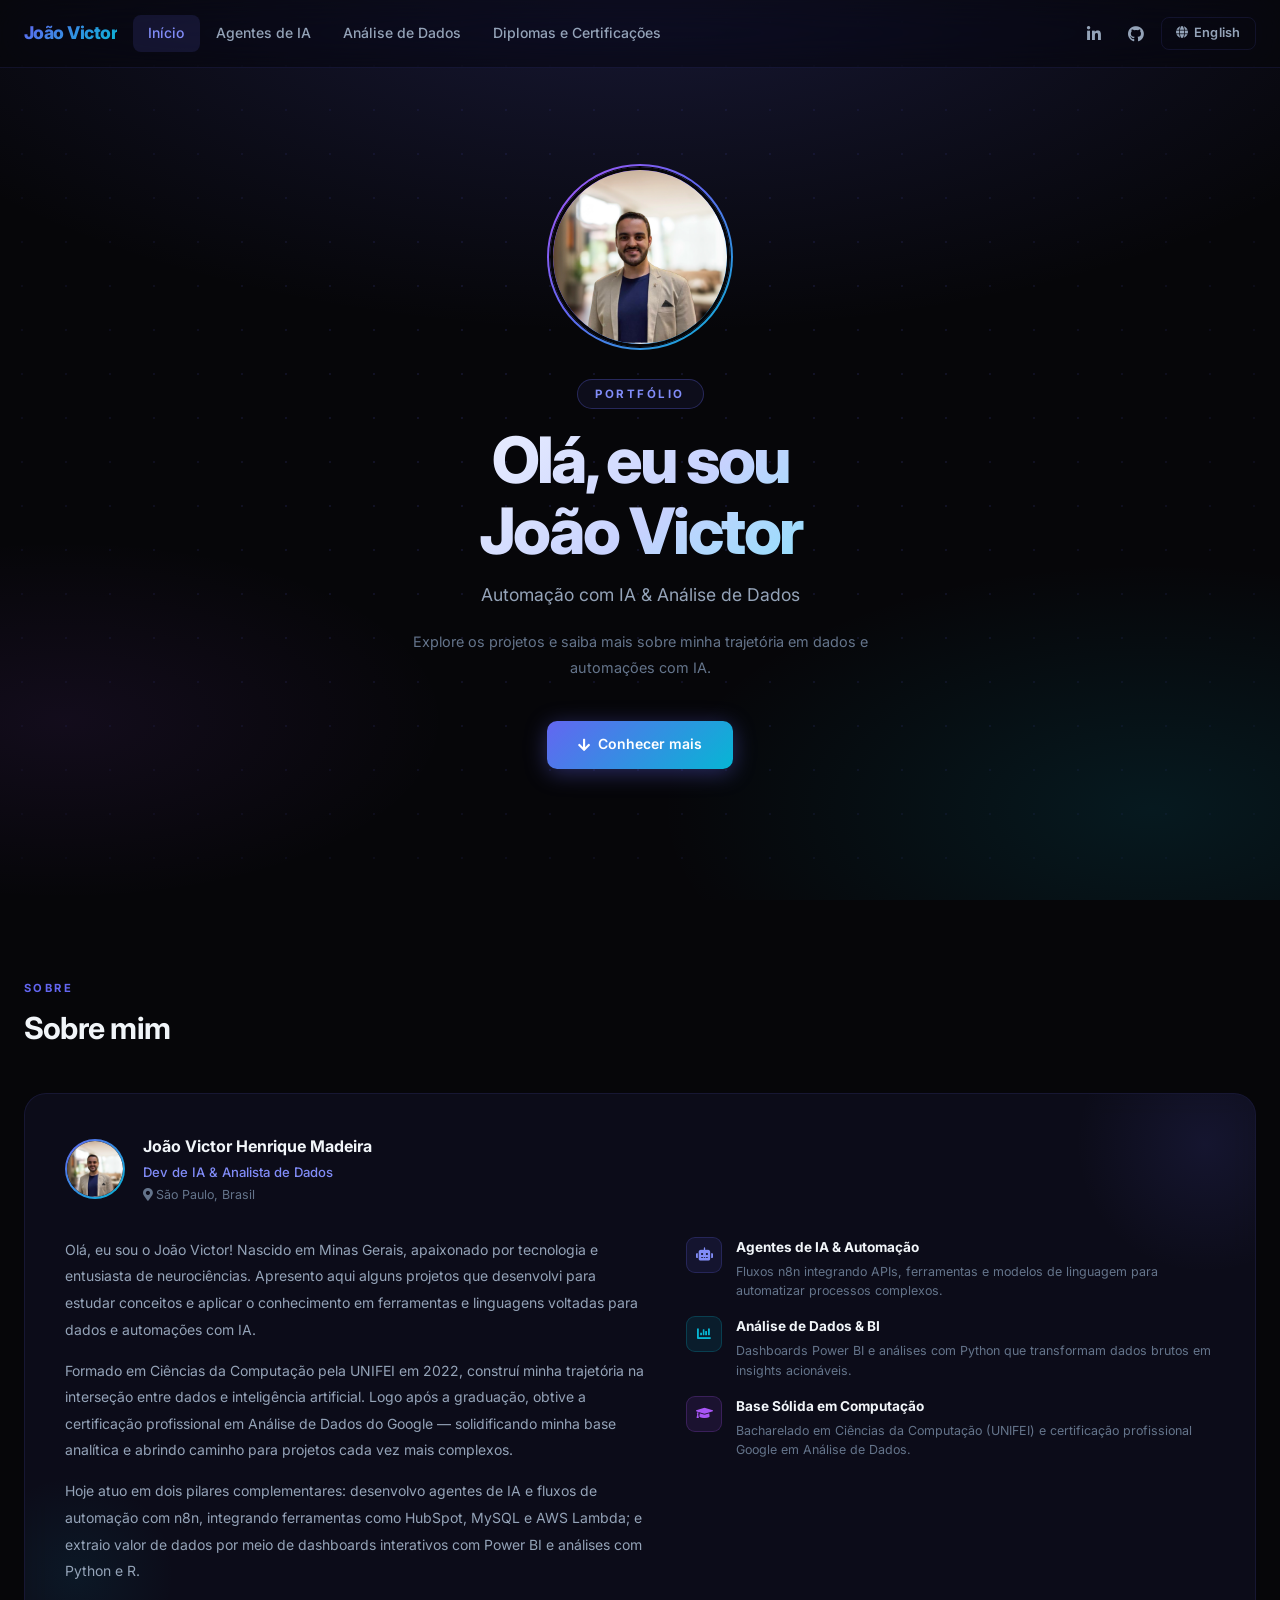
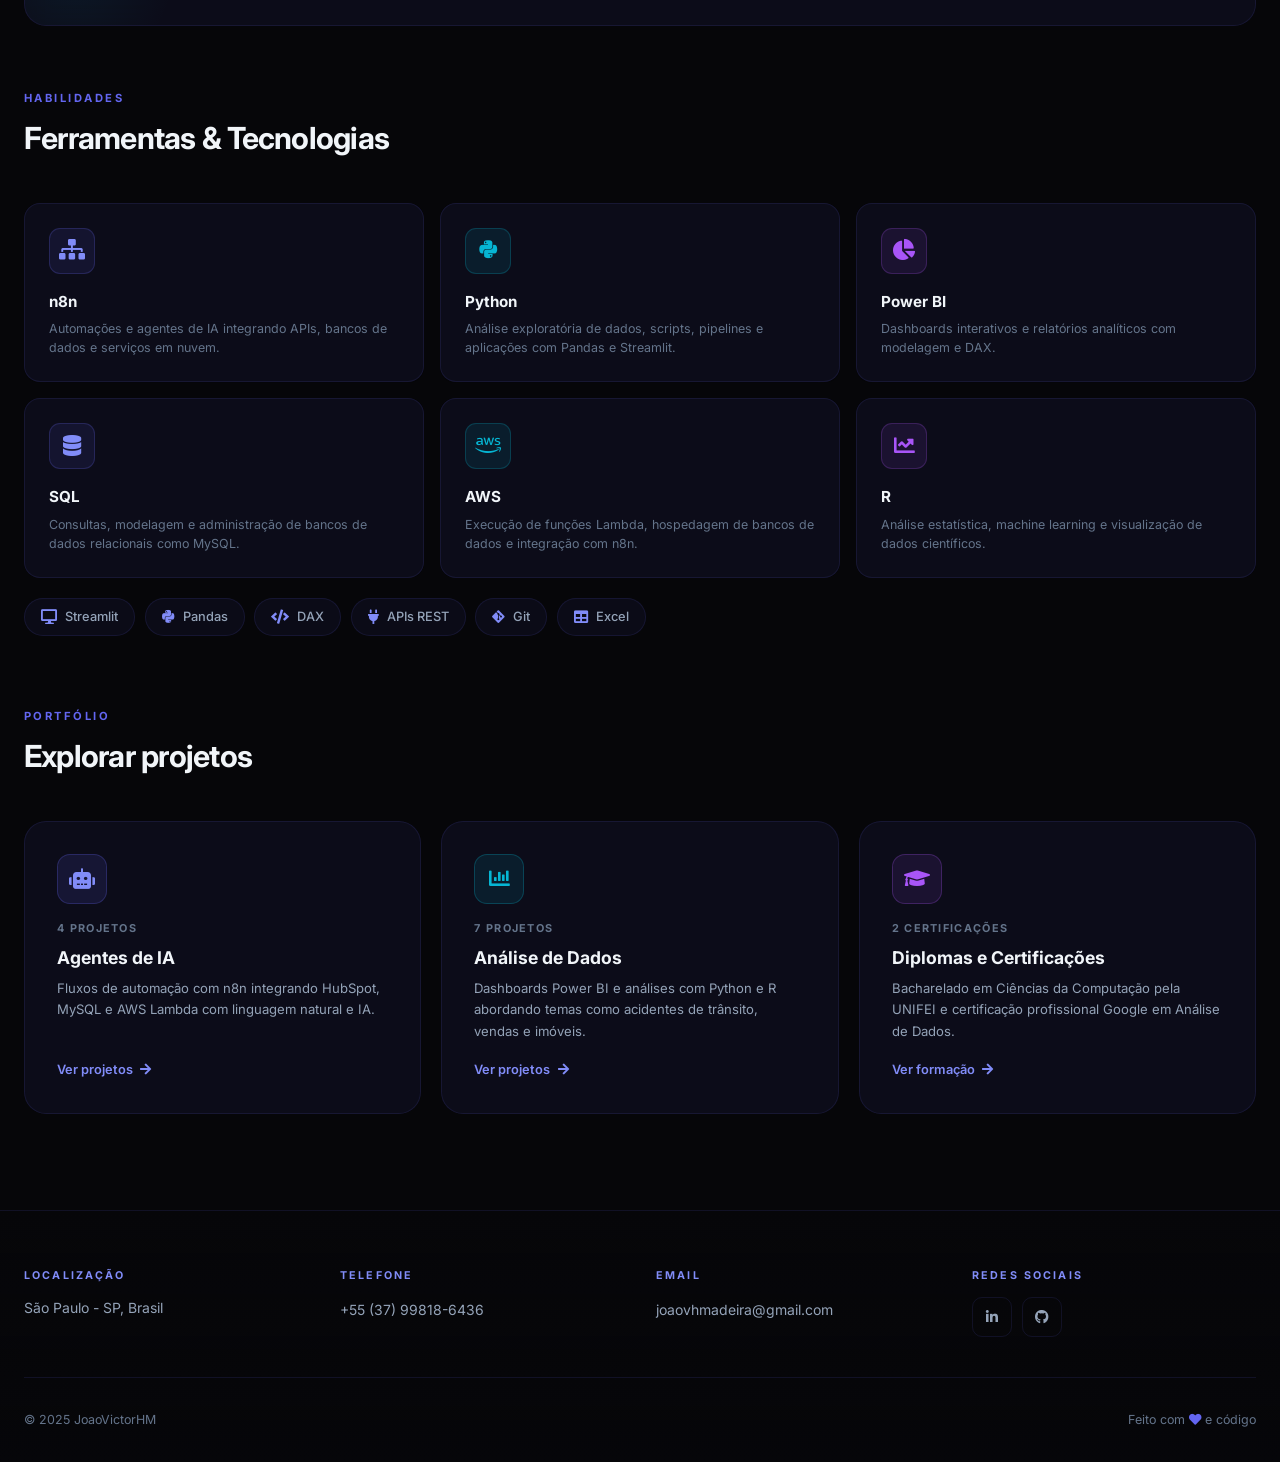
==== commit 6bd234c4: "Atualiza URL do LinkedIn para perfil personalizado Substitui URL antiga (jo%C3%A3o-victor-...-681200" ====
--- a/index.html
+++ b/index.html
@@ -1,4 +1,4 @@
-<!DOCTYPE html>
+﻿<!DOCTYPE html>
 <html lang="pt-BR">
 <head>
   <meta charset="UTF-8" />
@@ -23,11 +23,11 @@
         <li><a href="degrees.html">Diplomas e Certificações</a></li>
       </ul>
       <div class="nav-actions">
-        <a href="https://www.linkedin.com/in/jo%C3%A3o-victor-henrique-madeira-68120015b/" target="_blank" class="nav-icon" title="LinkedIn">
+        <a href="https://www.linkedin.com/in/joaovhmadeira/" target="_blank" class="nav-icon" title="LinkedIn">
           <i class="fab fa-linkedin-in"></i>
           <span class="sr-only">LinkedIn</span>
         </a>
-        <a href="https://github.com/JoaoVictor-HM" target="_blank" class="nav-icon" title="GitHub">
+        <a href="https://github.com/joaovhmadeira-web" target="_blank" class="nav-icon" title="GitHub">
           <i class="fab fa-github"></i>
           <span class="sr-only">GitHub</span>
         </a>
@@ -52,10 +52,10 @@
     </ul>
     <div class="nav-mobile-divider"></div>
     <div class="nav-mobile-actions">
-      <a href="https://www.linkedin.com/in/jo%C3%A3o-victor-henrique-madeira-68120015b/" target="_blank" class="nav-icon" title="LinkedIn">
+      <a href="https://www.linkedin.com/in/joaovhmadeira/" target="_blank" class="nav-icon" title="LinkedIn">
         <i class="fab fa-linkedin-in"></i>
       </a>
-      <a href="https://github.com/JoaoVictor-HM" target="_blank" class="nav-icon" title="GitHub">
+      <a href="https://github.com/joaovhmadeira-web" target="_blank" class="nav-icon" title="GitHub">
         <i class="fab fa-github"></i>
       </a>
       <a href="index_en.html" class="nav-lang" style="margin-left:auto">
@@ -274,10 +274,10 @@
         <div class="footer-col">
           <h4>Redes Sociais</h4>
           <div class="footer-social">
-            <a href="https://www.linkedin.com/in/jo%C3%A3o-victor-henrique-madeira-68120015b/" target="_blank" class="footer-social-btn" title="LinkedIn">
+            <a href="https://www.linkedin.com/in/joaovhmadeira/" target="_blank" class="footer-social-btn" title="LinkedIn">
               <i class="fab fa-linkedin-in"></i>
             </a>
-            <a href="https://github.com/JoaoVictor-HM" target="_blank" class="footer-social-btn" title="GitHub">
+            <a href="https://github.com/joaovhmadeira-web" target="_blank" class="footer-social-btn" title="GitHub">
               <i class="fab fa-github"></i>
             </a>
           </div>
